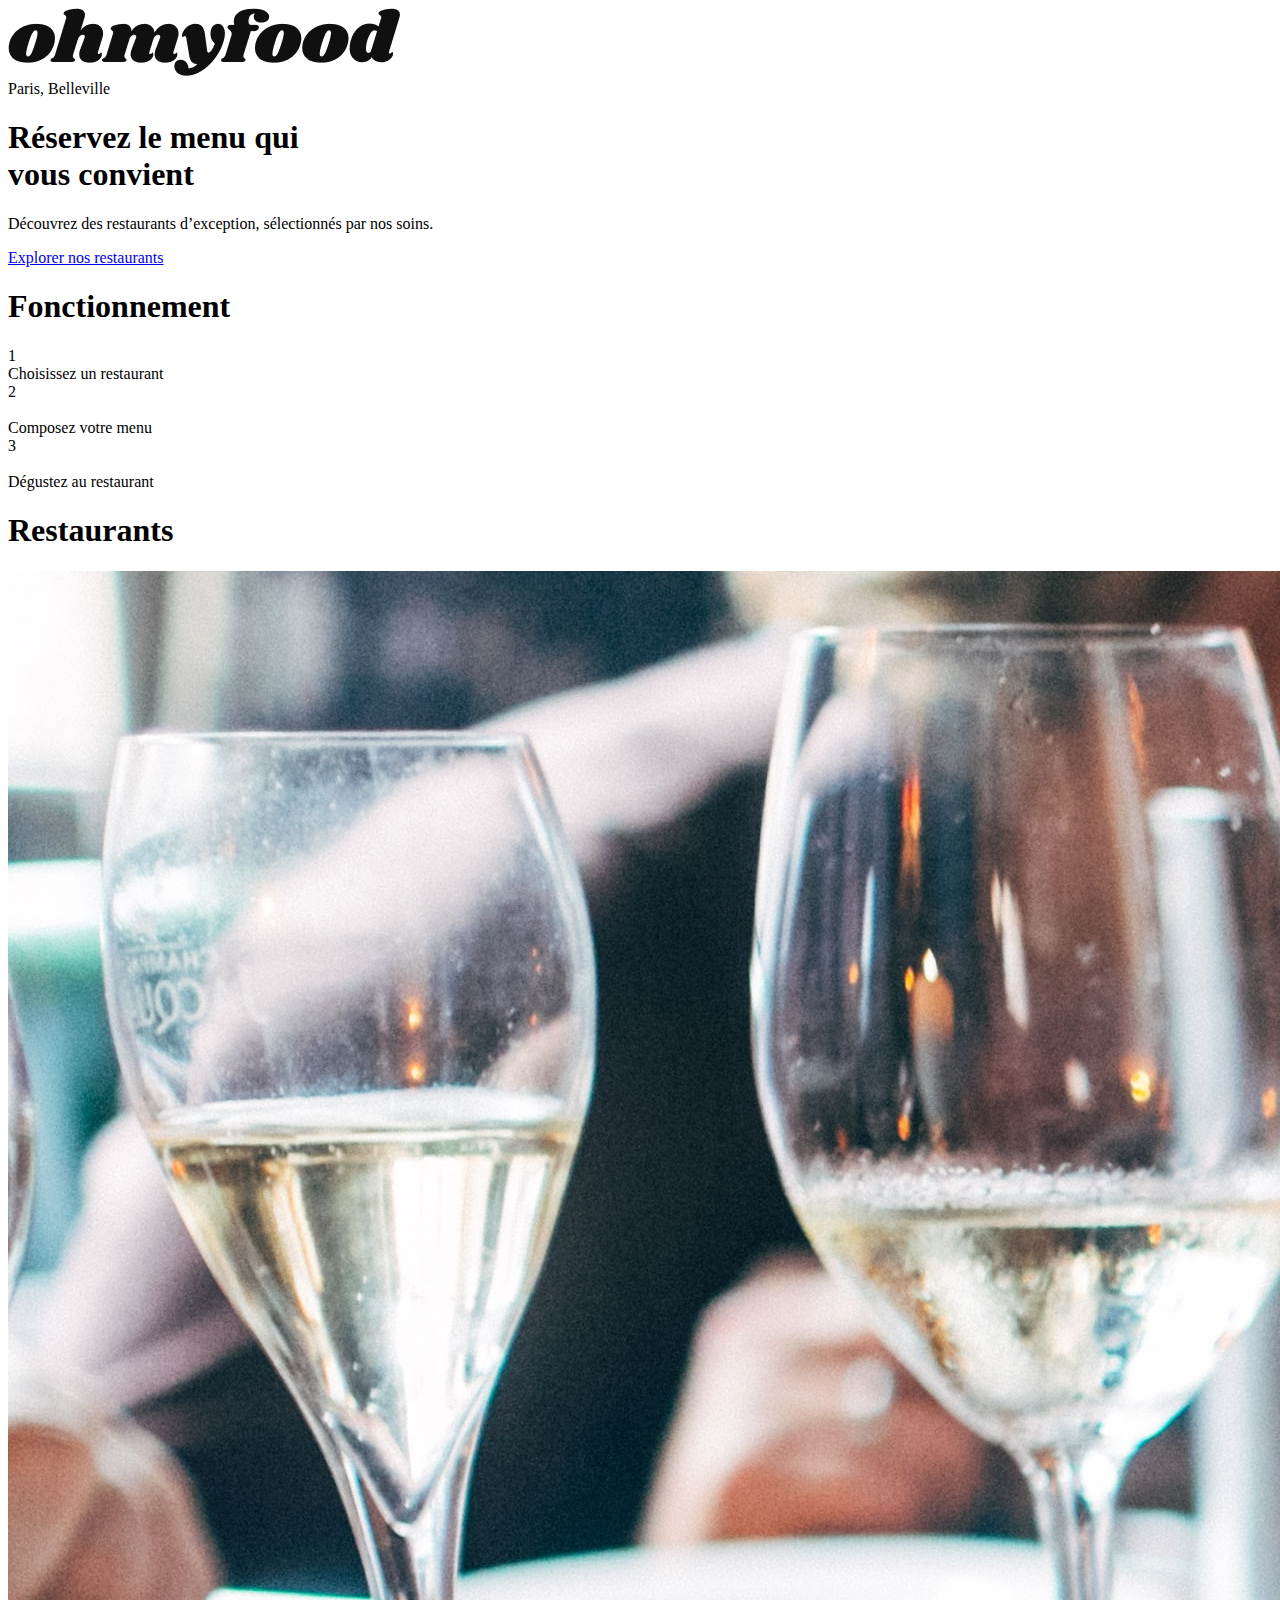
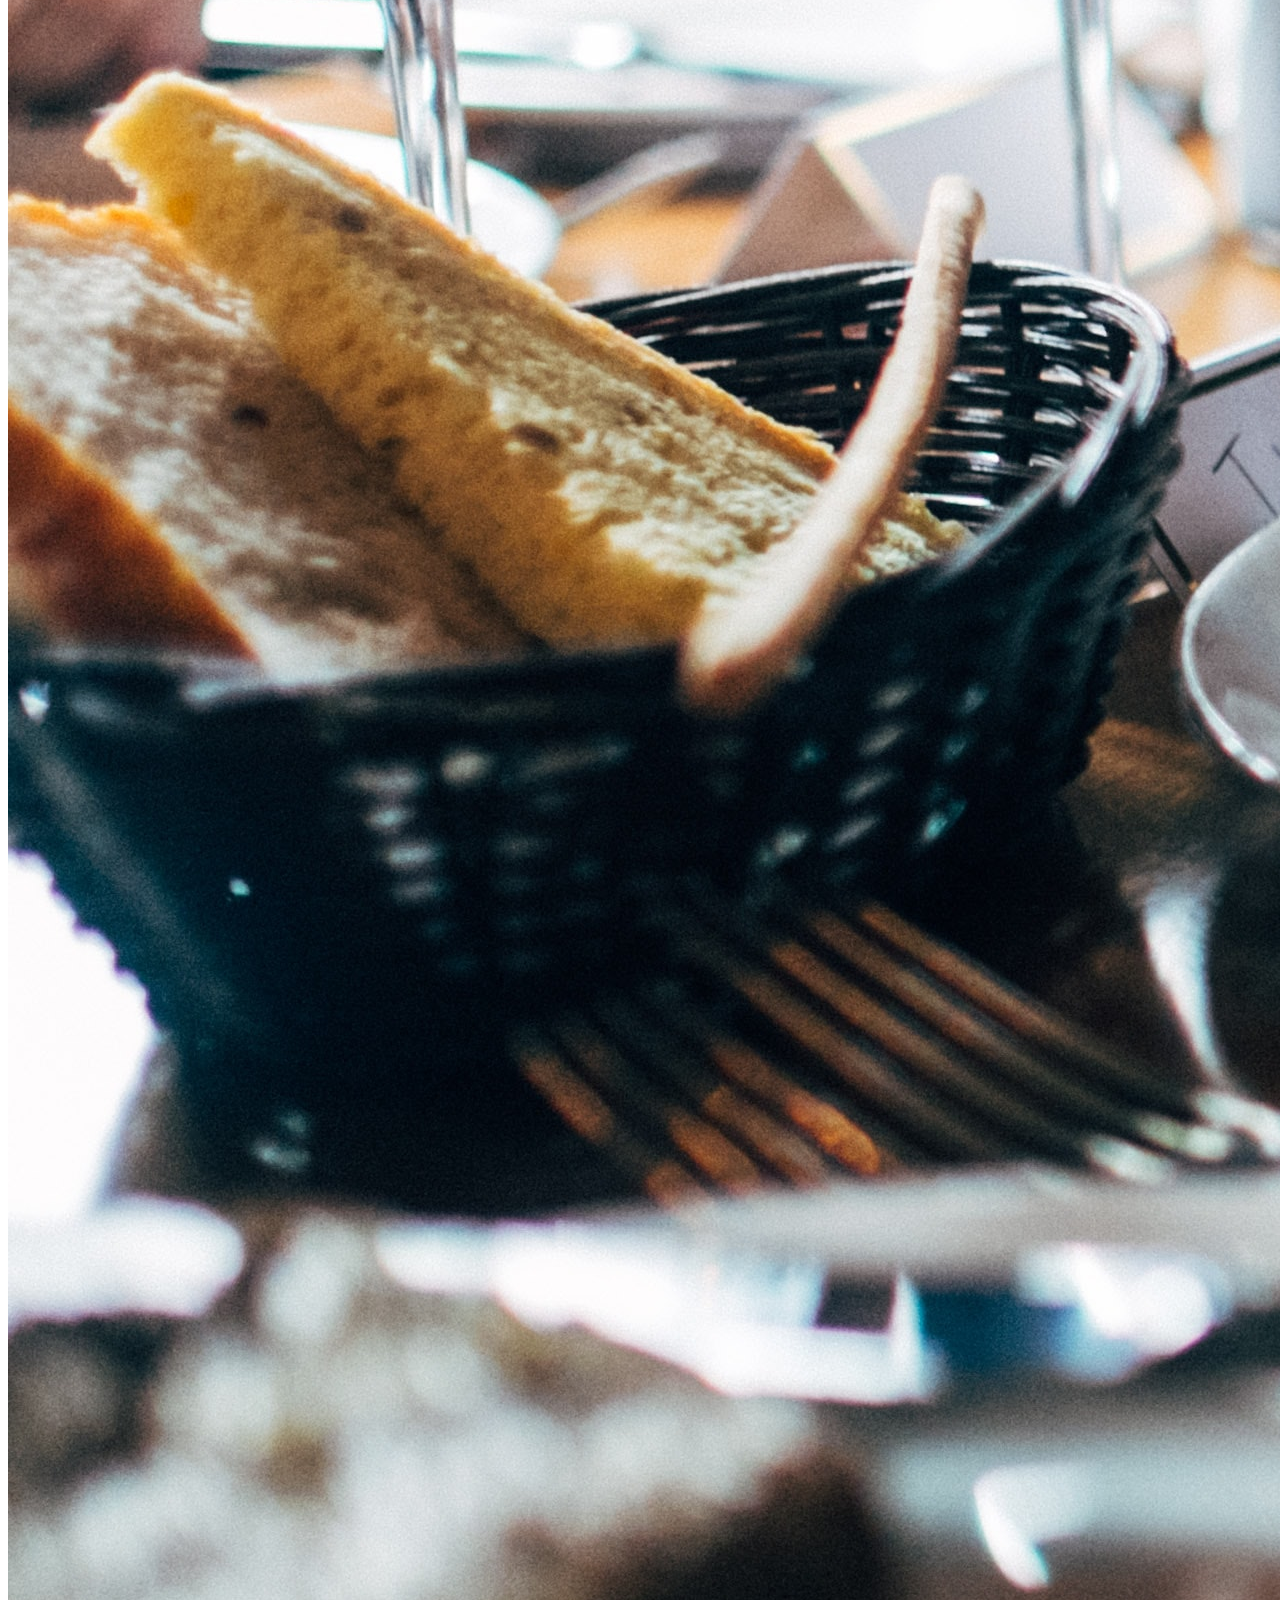
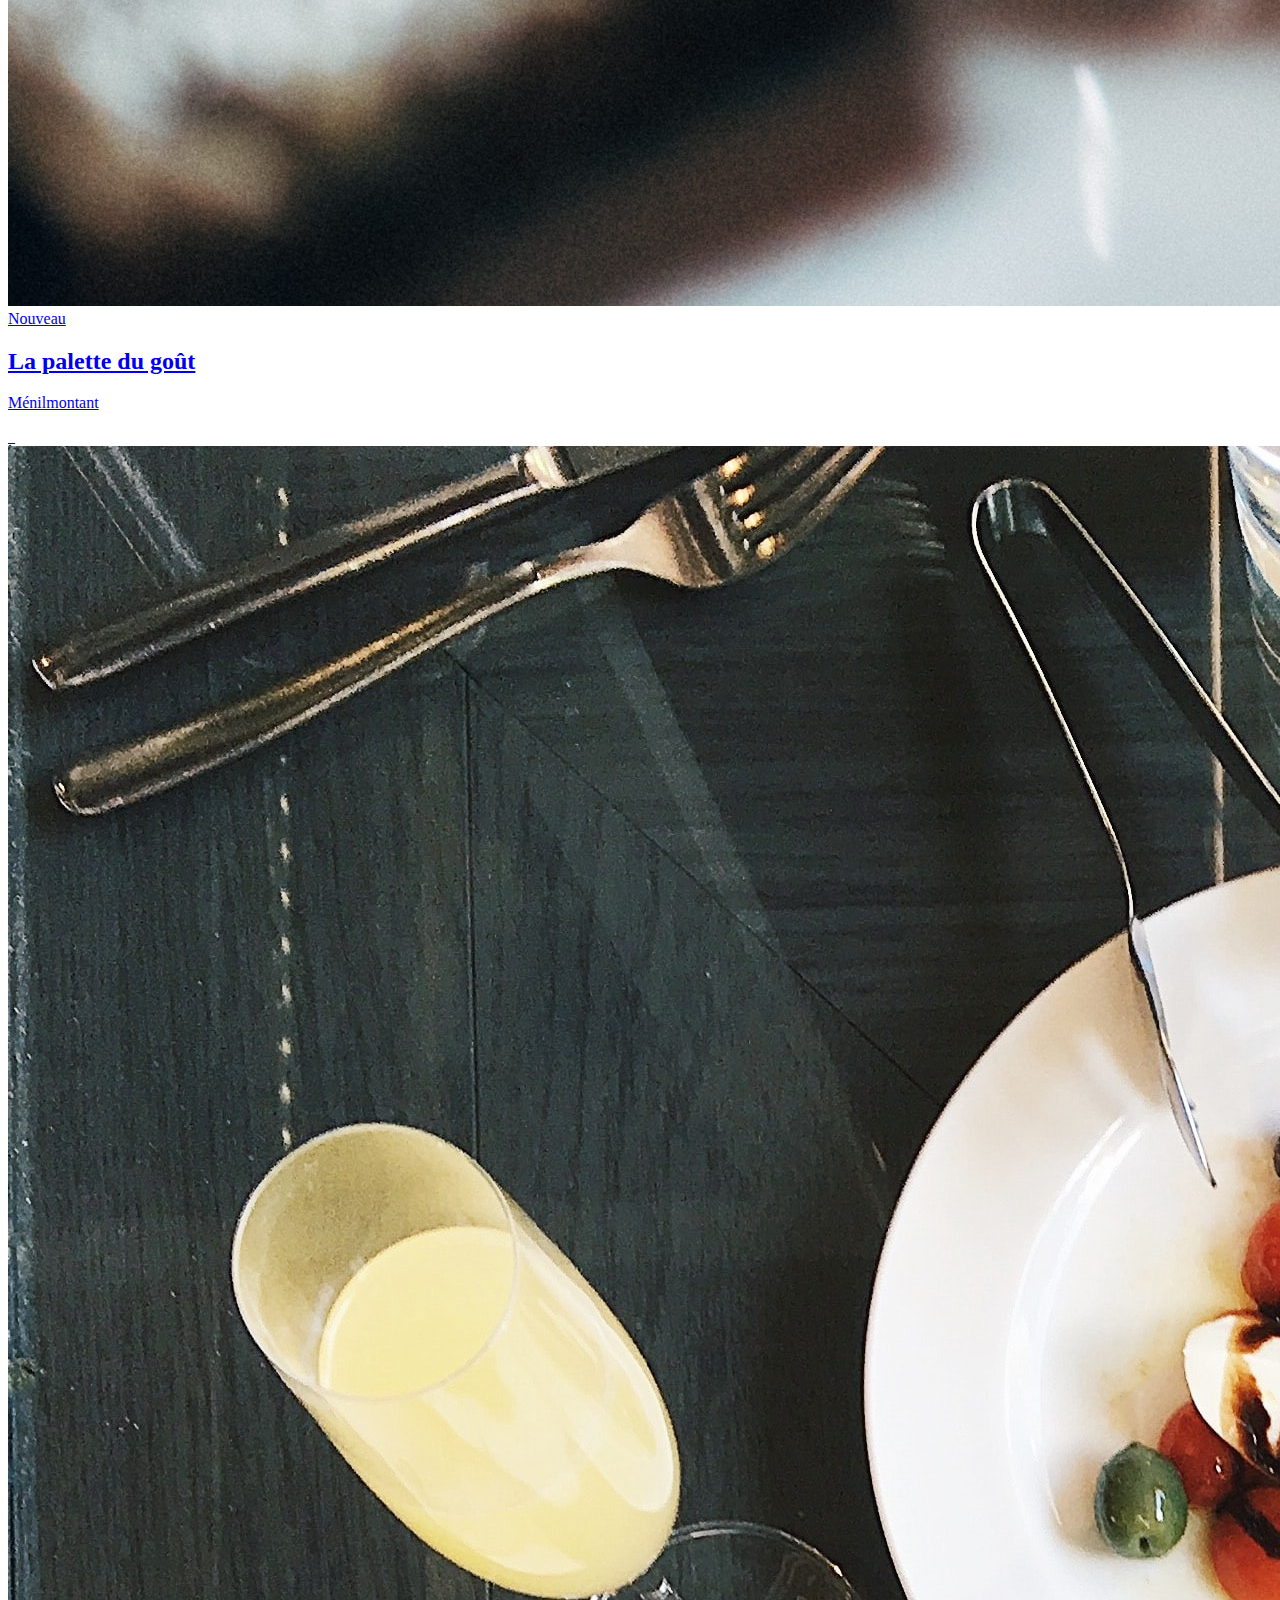
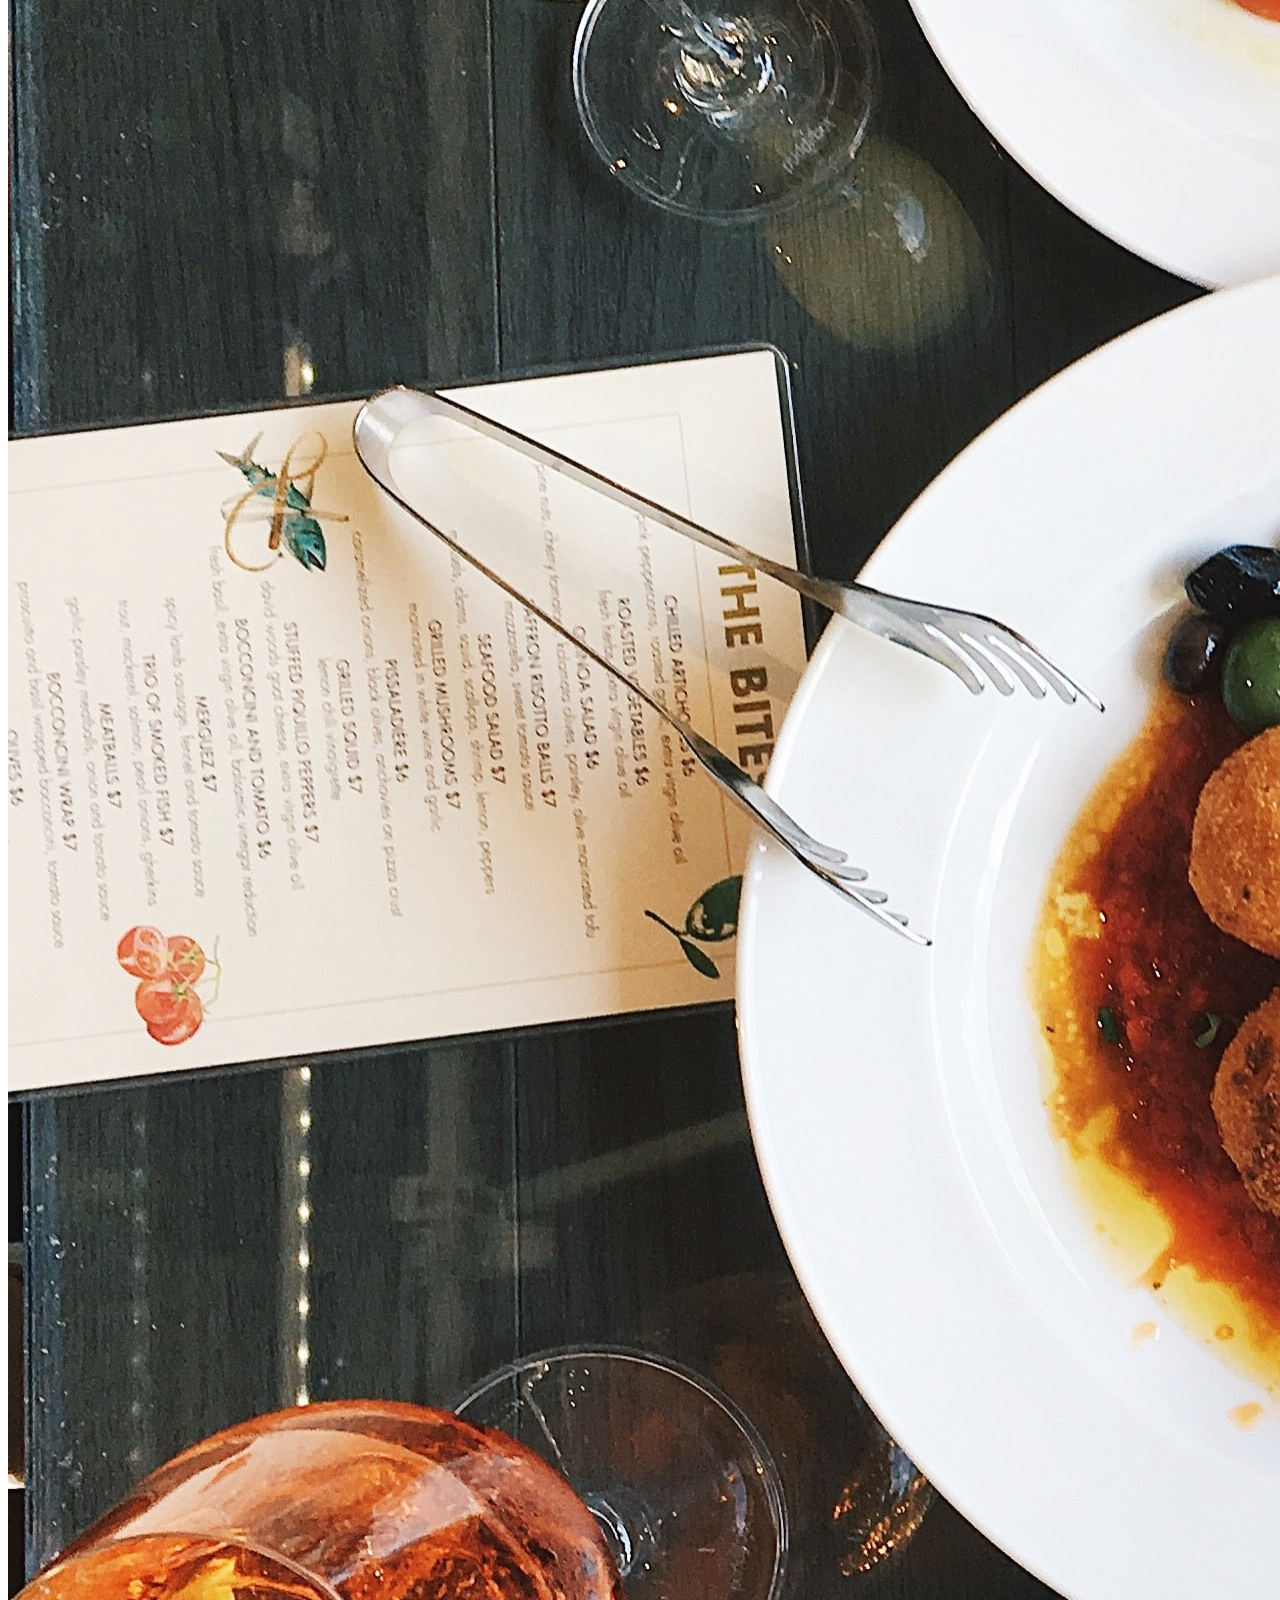
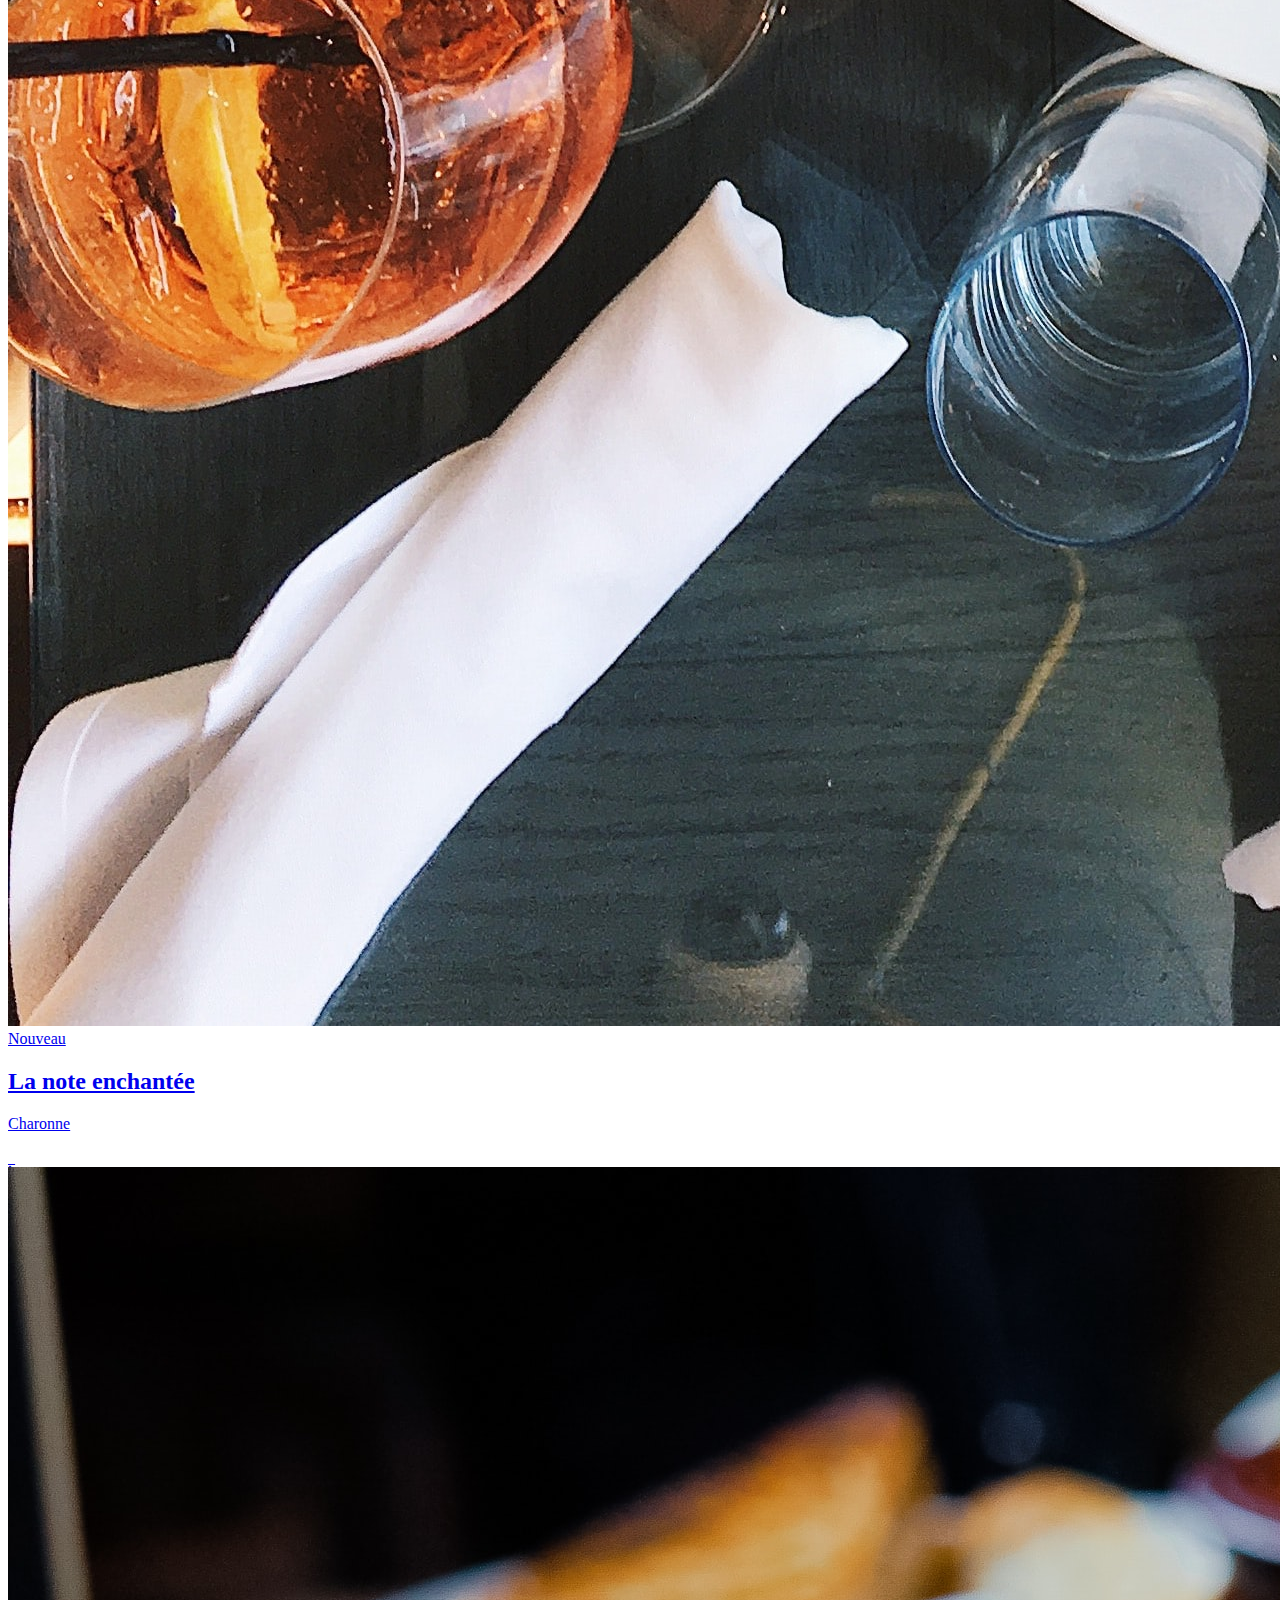
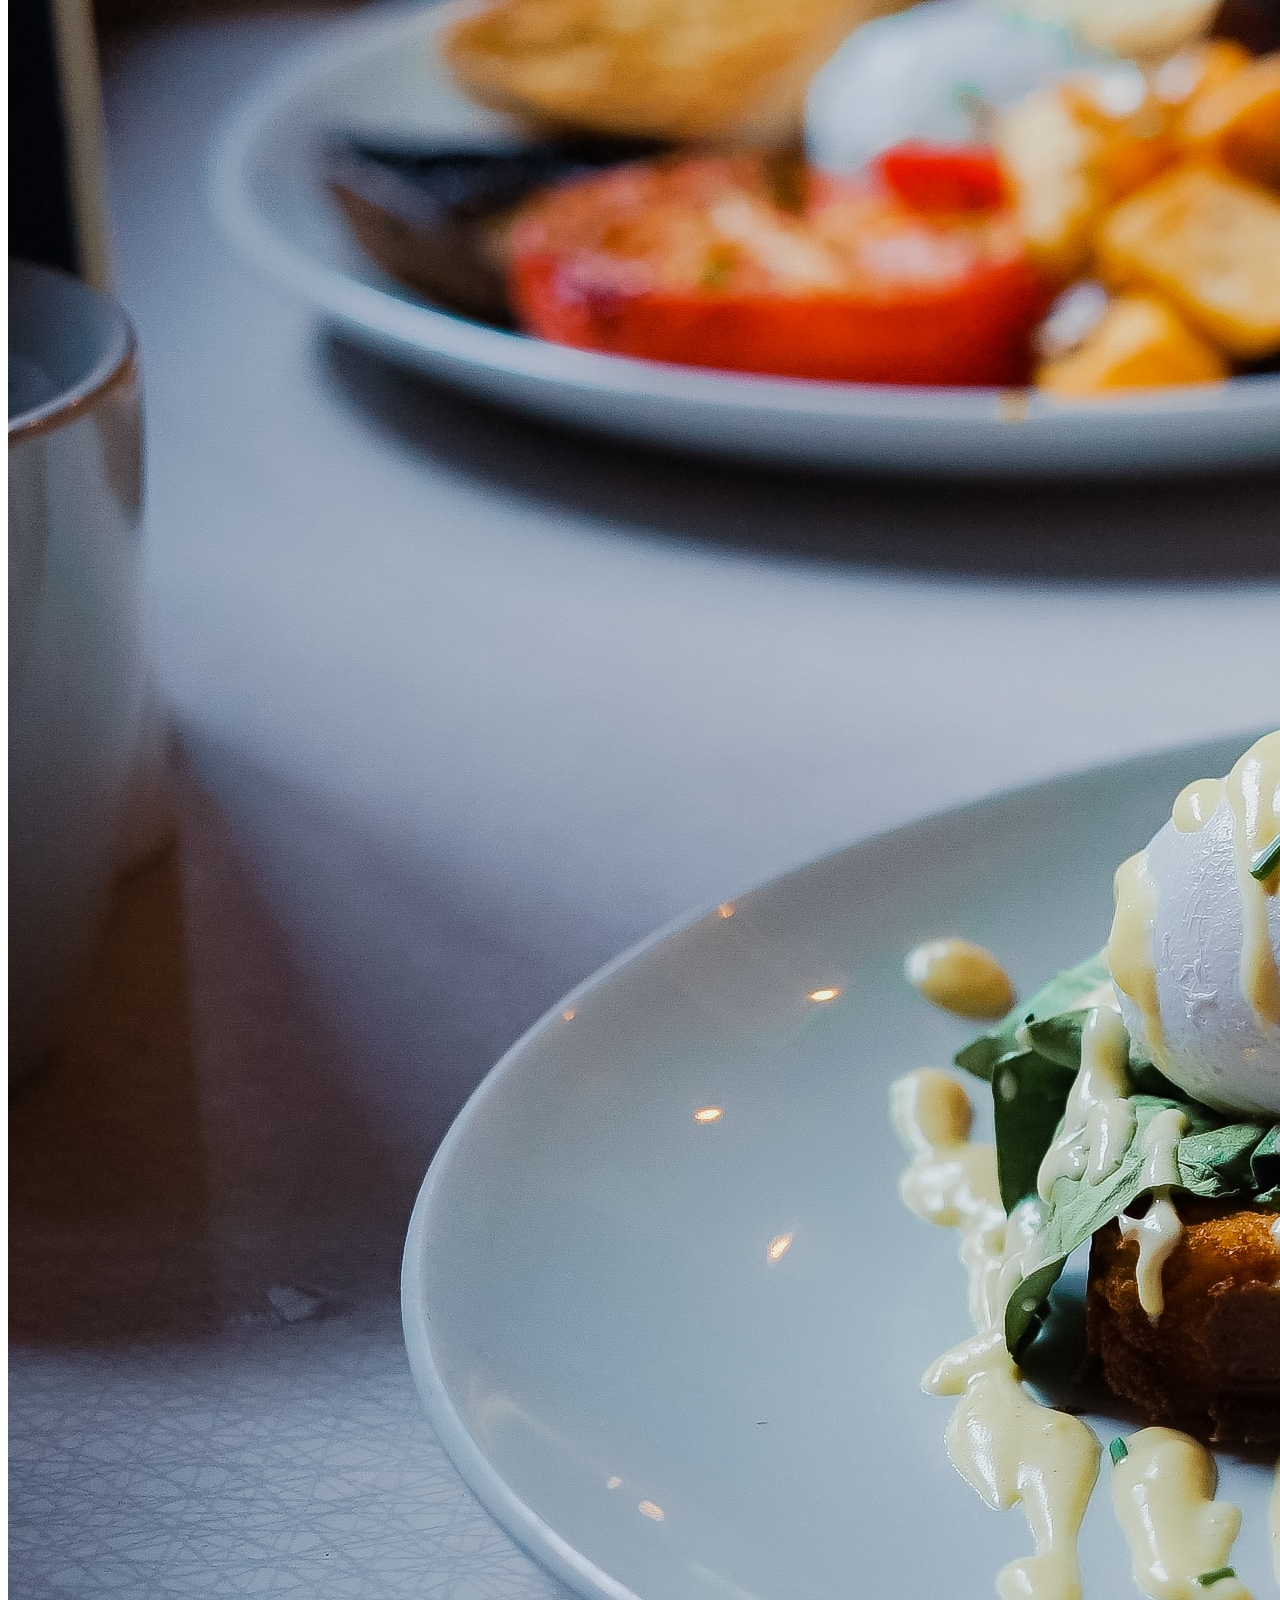
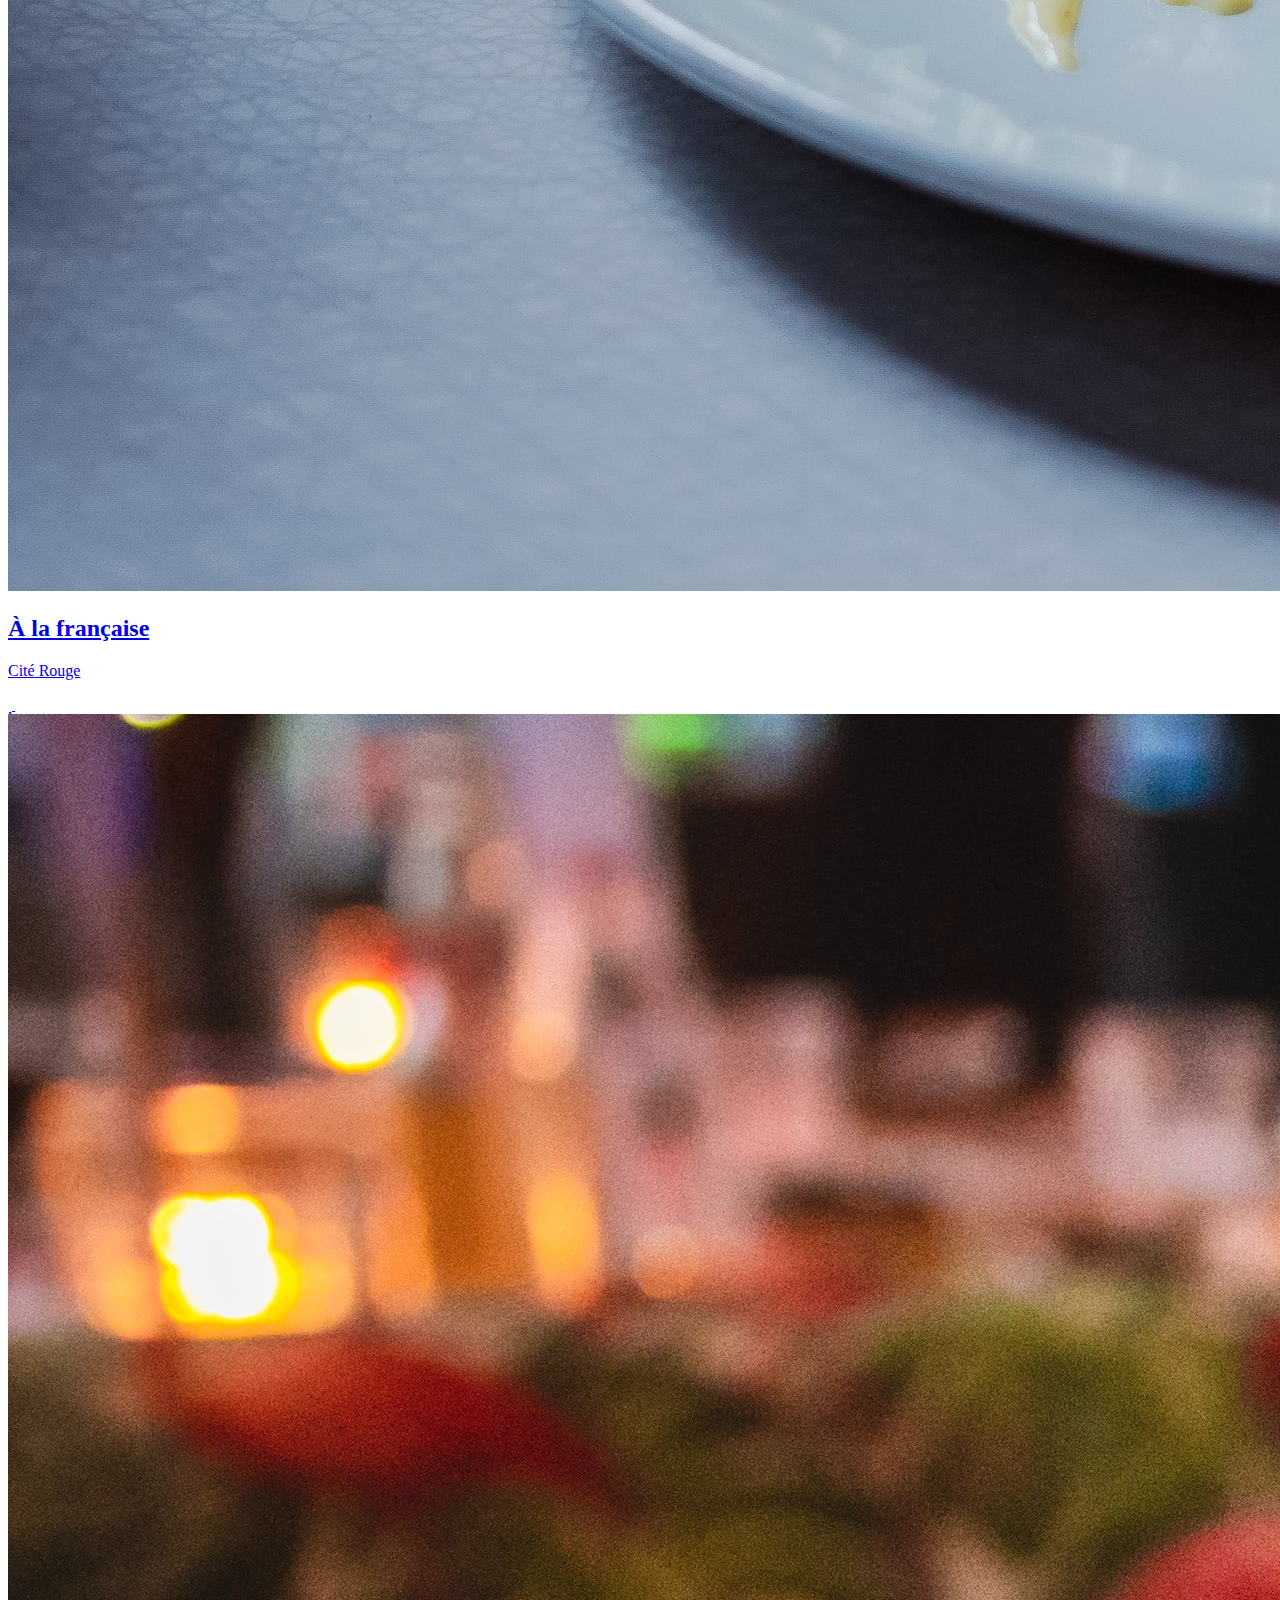
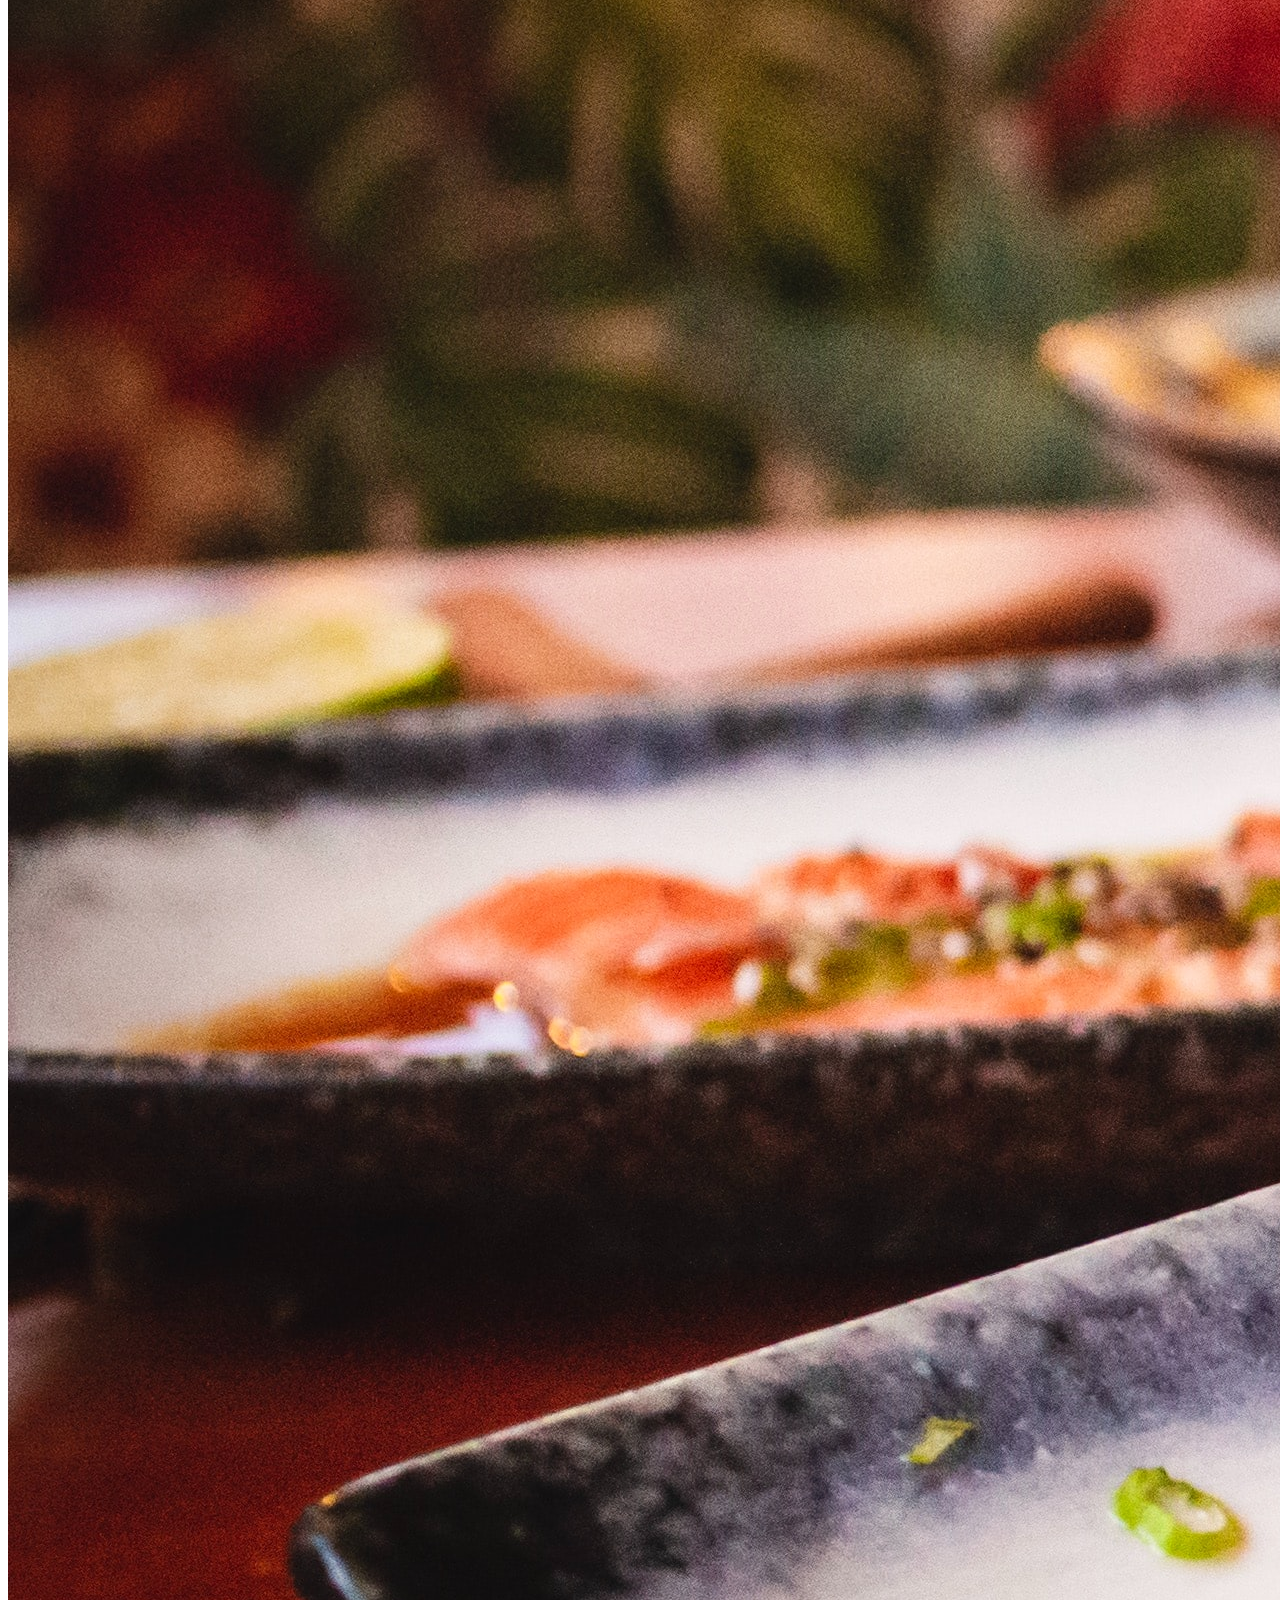
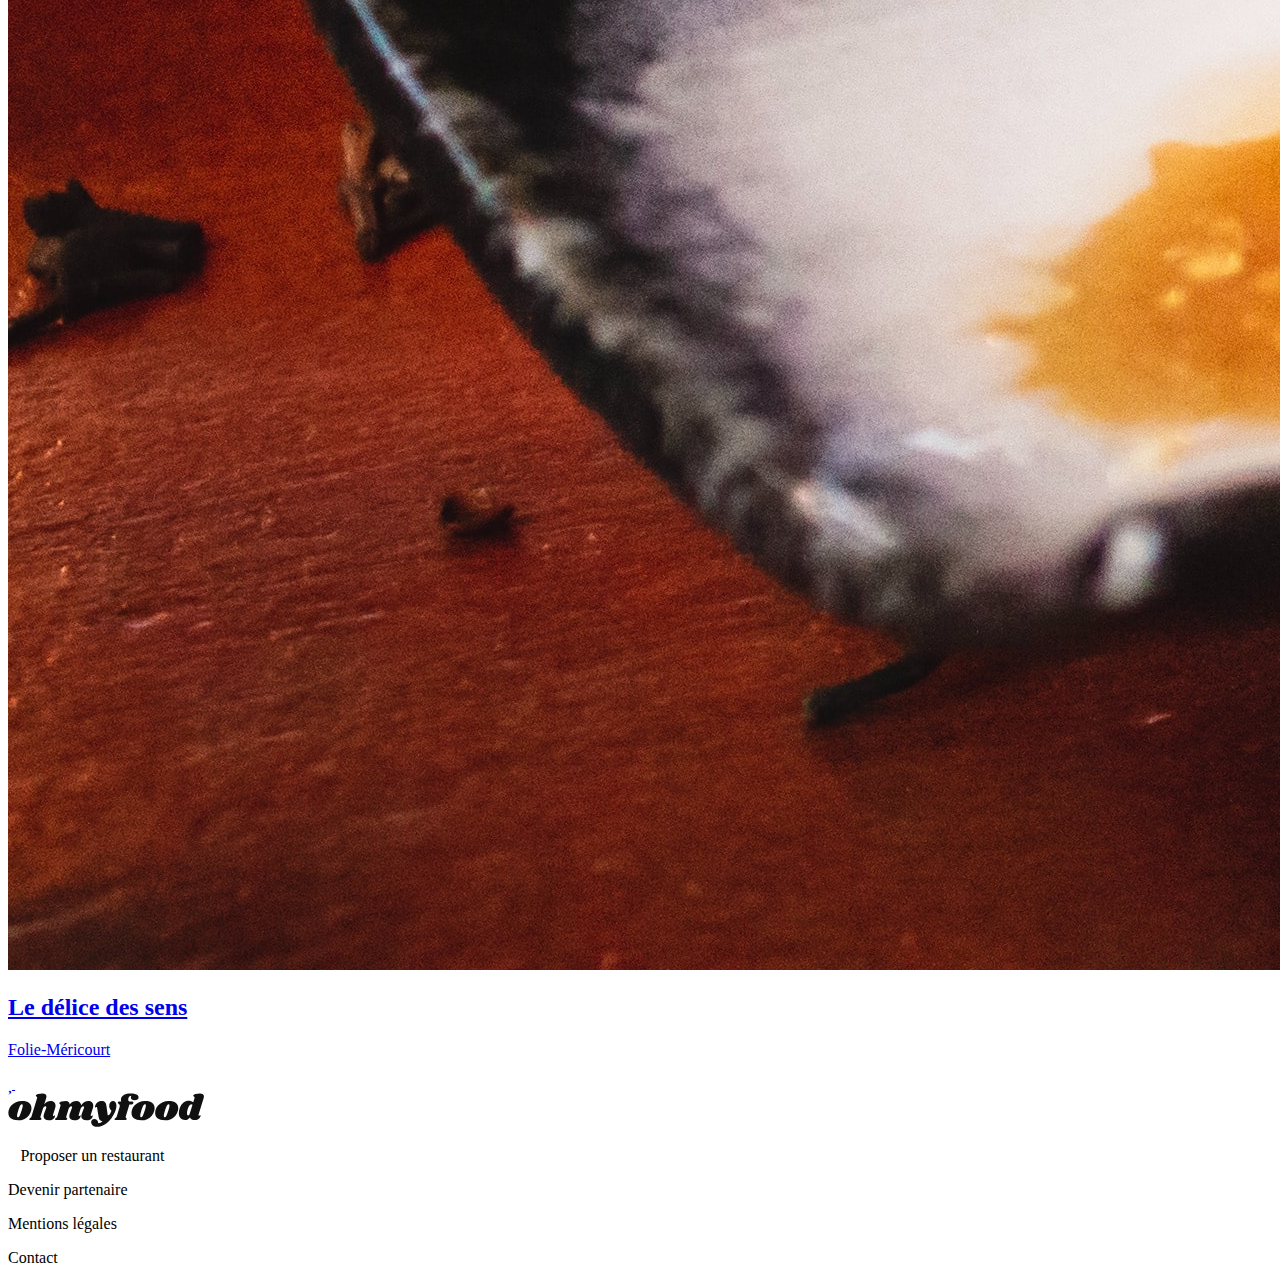
==== Home-page.html @ de5a3b02 "La pallette du gout - header" ====
<!DOCTYPE html>
<html lang="fr">

<head>
    <meta charset="UTF-8">
    <meta name="viewport" content="width=device-width, initial-scale=1.0">
    <title>oh-my-food</title>
    <link rel="stylesheet" type="text/css" href="style.css">
    <link rel="stylesheet" href="https://use.fontawesome.com/releases/v5.1.0/css/all.css">
    <link rel="preconnect" href="https://fonts.googleapis.com">
    <link rel="preconnect" href="https://fonts.gstatic.com" crossorigin>
    <link href="https://fonts.googleapis.com/css2?family=Roboto:wght@300&display=swap" rel="stylesheet">
    <link rel="stylesheet" href="https://cdnjs.cloudflare.com/ajax/libs/font-awesome/6.2.1/css/all.min.css"
        integrity="sha512-MV7K8+y+gLIBoVD59lQIYicR65iaqukzvf/nwasF0nqhPay5w/9lJmVM2hMDcnK1OnMGCdVK+iQrJ7lzPJQd1w=="
        crossorigin="anonymous" referrerpolicy="no-referrer" />   
</head>

<body>
    <div class="container">
        <header class="container-logo">
                <div class="logo"><img src="images/logo/ohmyfood.png" alt="logo-ohmyfood"></div> 
    
            </header>
        <main>

            <div class="location">
                <div class="icon"><i class="fa-solid fa-location-dot"></i></div>
                <div class="location-text">Paris, Belleville</div>
            </div>

            <div class="reservation">
                <h1>Réservez le menu qui <br>vous convient</h1>
                <p class="description">Découvrez des restaurants d’exception, sélectionnés par nos soins.</p>
                <a href="explorer"><div class="btn-explorer">Explorer nos restaurants</div></a>
            </div>

            <div class="fonctionnement">
                <h1>Fonctionnement</h1>
                <div class="fonc-etapes">
                    <div class="cercle">1</div>
                    <div class="fonc-btn">
                        <div class="icon"><i class="fa-solid fa-mobile-screen-button fa-lg"></i></div>
                        <div class="btn-text">Choisissez un restaurant</div>
                    </div>
                </div>

                <div class="fonc-etapes">
                    <div class="cercle">2</div>
                    <div class="fonc-btn">
                        <div class="icon"><i class="fa-solid fa-list-ul"></i></div>
                        <div class="btn-text">Composez votre menu</div>
                    </div>
                </div>

                <div class="fonc-etapes">
                    <div class="cercle">3</div>
                    <div class="fonc-btn">
                        <div class="icon"><i class="fa-solid fa-store"></i></div>
                        <div class="btn-text">Dégustez au restaurant</div>
                    </div>
                </div>

            </div>

            <div class="restaurants">
                <h1>Restaurants</h1>
                    
                <section class="resto-cards">
                    <a href="Menu-La palette du gout.html">
                    <article class="card">
                        <img src="images/restaurants/jay-wennington-N_Y88TWmGwA-unsplash.jpg" alt="La palette du goût" ><div class="nouveau">Nouveau</div>
                        <div class="card-content">
                            <div class="card-txt">
                                    <h2 class="card-title">La palette du goût</h2> 
                                    <p class="card-subtitle">Ménilmontant</p>
                            </div>
                            <div class="heart"><i class="fa-regular fa-heart fa-lg"></i></div>
                        </div>
                    </article>
                    </a>

                    <a href="#">
                    <article class="card">
                        <img src="images/restaurants/stil-u2Lp8tXIcjw-unsplash.jpg" alt="La note enchantée"><div class="nouveau">Nouveau</div>
                        <div class="card-content">
                            <div class="card-txt">
                                    <h2 class="card-title">La note enchantée</h2>
                                    <p class="card-subtitle">Charonne</p>
                            </div> 
                        <div class="heart"><i class="fa-regular fa-heart fa-lg"></i></div>       
                        </div>  
                    </article>
                    </a>

                    <a href="#">
                    <article class="card">
                        <img src="images/restaurants/toa-heftiba-DQKerTsQwi0-unsplash.jpg" alt="À la française">
                        <div class="card-content">
                            <div class="card-txt">
                                    <h2 class="card-title">À la française</h2>
                                    <p class="card-subtitle">Cité Rouge</p> 
                            </div> 
                        <div class="heart"><i class="fa-regular fa-heart fa-lg"></i></div>    
                        </div>
                    </article>
                    </a>

                    <a href="#">
                    <article class="card">
                        <img src="images/restaurants/louis-hansel-shotsoflouis-qNBGVyOCY8Q-unsplash.jpg" alt="Le délice des sens">
                        <div class="card-content">
                            <div class="card-txt">
                                    <h2 class="card-title">Le délice des sens</h2>
                                    <p class="card-subtitle">Folie-Méricourt</p>   
                            </div>
                        <div class="heart"><i class="fa-regular fa-heart fa-lg"></i></div> 
                        </div>
                    </article>
                    </a>
                </section>

            </div>

            

        </main>

        <footer>
            <div class="footer-logo"><img src="images/logo/ohmyfood@2x.svg" alt="logo-ohmyfood"></div>
            <div class="footer-elements">
                <p><i class="fa-solid fa-utensils"></i>Proposer un restaurant</p>
                <p><i class="fa-solid fa-handshake-angle"></i>Devenir partenaire</p>
                <p>Mentions légales</p>
                <p>Contact</p>
            </div>
            
        </footer>

    </div>
</body>

</html>
---- style.css ----
@media (max-width: 767.98px) {
  * {
    font-family: 'Roboto', sans-serif;
  }
  * a {
    text-decoration: none;
  }
  * h1 {
    font-size: 24px;
    font-weight: 900;
    margin: 0;
  }
  * .icon {
    display: flex;
    align-items: center;
  }
  .container {
    display: flex;
    justify-content: center;
    flex-direction: column;
    width: 100%;
  }
  body {
    display: flex;
    justify-content: center;
    display: flex;
    align-items: flex-start;
    gap: 35px;
    align-self: stretch;
    width: 100%;
    margin: 0;
  }
  .container-logo {
    box-shadow: 0px 2px 4px 0px rgba(0, 0, 0, 0.15);
    position: sticky;
    z-index: 999;
  }
  .logo {
    display: flex;
    padding: 14px 89px 13px 89px;
    justify-content: center;
    align-items: center;
  }
  .logo img {
    width: 197px;
    height: 36px;
    padding: 0px 19px 0px 16px;
  }
  .location {
    display: flex;
    justify-content: center;
    background: var(--Grey-2, #EAEAEA);
    width: 100%;
    height: 50px;
    gap: 17px;
    align-content: center;
  }
  .fa-location-dot {
    display: flex;
    width: 22px;
    height: 16px;
    fill: var(--Grey, #353535);
  }
  .location-text {
    display: flex;
    font-family: Roboto;
    font-size: 16px;
    font-style: normal;
    font-weight: 500;
    line-height: normal;
    align-items: center;
  }
  .reservation {
    display: flex;
    align-items: center;
    justify-content: center;
    flex-direction: column;
    align-content: center;
    background: var(--Background, #F6F6F6);
    height: 300px;
  }
  .reservation h1 {
    width: 275px;
    height: 68px;
    text-align: center;
  }
  .reservation .description {
    width: 315px;
    height: 46px;
    font-size: 18px;
    font-style: normal;
    text-align: center;
    font-weight: 300;
    color: var(--Grey, #353535);
    margin: 0;
  }
  .reservation .btn-explorer {
    width: 218px;
    height: 50px;
    border-radius: 25px;
    background: var(--Button-Gradient, linear-gradient(360deg, #9356DC -11.44%, #FF79DA 123.93%));
    box-shadow: 0px 4px 10px 0px rgba(0, 0, 0, 0.25);
    display: flex;
    color: var(--White, #FFF);
    text-align: center;
    flex-direction: column;
    justify-content: center;
    margin-top: 30px;
  }
  /*Section fontionnement*/
  .fonctionnement {
    display: flex;
    padding-left: 20px;
    flex-direction: column;
  }
  .fonctionnement h1 {
    width: 275px;
    height: 31px;
    padding-top: 48px;
  }
  .fonctionnement .fonc-etapes {
    display: flex;
    gap: 15px;
    flex-direction: row;
    align-items: center;
    padding: 15px;
  }
  .fonctionnement .fonc-etapes .cercle {
    width: 24px;
    height: 24px;
    border-radius: 20px;
    background: #9356DC;
    position: absolute;
    z-index: 1;
    display: flex;
    justify-content: center;
    align-items: center;
    color: white;
    margin: -10px;
  }
  .fonctionnement .fonc-etapes .fonc-btn {
    display: flex;
    height: 72.379px;
    width: 100%;
    gap: 25px;
    padding-left: 30px;
    border-radius: 20px;
    background: var(--Background, #F6F6F6);
    box-shadow: 0px 4px 15px 0px rgba(0, 0, 0, 0.15);
  }
  .fonctionnement .fonc-etapes .fonc-btn .btn-text {
    display: flex;
    align-items: center;
  }
  .fonctionnement .fonc-etapes .fonc-btn .icon i {
    color: #7E7E7E;
  }
  /*Section restaurants*/
  .restaurants {
    display: flex;
    flex-direction: column;
    padding: 50px 20px 50px;
    background: #F6F6F6;
    gap: 20px;
  }
  .restaurants a {
    text-decoration: none;
    color: black;
    width: 100%;
  }
  .restaurants .resto-cards {
    display: flex;
    width: 100%;
    flex-wrap: wrap;
    gap: 20px;
  }
  .restaurants .resto-cards .card {
    background-color: white;
    border-radius: 20px;
    filter: drop-shadow(0px 3px 15px rgba(0, 0, 0, 0.1));
    width: 100%;
  }
  .restaurants .resto-cards .card .nouveau {
    position: absolute;
    margin-top: -220px;
    margin-left: 70%;
    z-index: 1;
    color: green;
    width: 80px;
    height: 29px;
    background: var(--Green, #99E2D0);
    box-shadow: 0px 2px 4px 0px rgba(0, 0, 0, 0.15);
    border-radius: 2px;
    display: flex;
    align-items: center;
    justify-content: center;
    font-size: 14px;
    font-weight: 500;
  }
  .restaurants .resto-cards .card img {
    width: 100%;
    height: 231px;
    object-fit: cover;
    border-top-right-radius: 20px;
    border-top-left-radius: 20px;
  }
  .restaurants .resto-cards .card .card-content {
    display: flex;
    flex-direction: row;
  }
  .restaurants .resto-cards .card .card-content .card-txt {
    display: flex;
    flex-direction: column;
    padding: 13px;
    gap: 7px;
    width: 80%;
  }
  .restaurants .resto-cards .card .card-content .card-txt .card-title {
    font-size: 18px;
    font-weight: 700;
    margin: 0;
  }
  .restaurants .resto-cards .card .card-content .card-txt .card-subtitle {
    font-size: 17px;
    font-weight: 300;
    margin: 0;
  }
  .restaurants .resto-cards .card .card-content .heart {
    display: flex;
    align-self: center;
    justify-content: flex-end;
  }
  /*FOOTER*/
  footer {
    display: flex;
    flex-direction: column;
    background: var(--Grey, #353535);
    color: white;
    padding: 22px 25px;
    gap: 16px;
  }
  footer .footer-logo {
    display: flex;
    width: 139px;
    height: 27px;
    color: white;
    margin-left: -20px;
  }
  footer .footer-elements {
    display: flex;
    flex-direction: column;
    align-items: flex-start;
    gap: 7px;
  }
  footer .footer-elements p {
    margin: 0;
  }
  footer i {
    padding-right: 10px;
  }
  /*Page Menu*/
  .arrow {
    display: flex;
    align-items: center;
    align-content: center;
    padding-left: 10px;
  }
  .arrow a {
    text-decoration: none;
    color: black;
  }
  .header-image {
    display: flex;
    width: 375px;
    height: 275px;
  }
  .main-container {
    fill: var(--Background, #F6F6F6);
    display: inline-flex;
    flex-direction: column;
    align-items: center;
    gap: 40px;
    border-top-right-radius: 30px;
  }
  .main-container .container-title {
    display: flex;
    flex-direction: row;
    align-items: center;
    gap: 20px;
    padding: 20px;
  }
  .main-container .container-title .nom-resto {
    color: var(--Black, #101010);
    font-family: Shrikhand;
    font-size: 28px;
    font-weight: 400;
  }
  .entrees {
    display: flex;
    width: 100%;
    flex-direction: column;
  }
  .fonc-etapes {
    display: flex;
    gap: 15px;
    flex-direction: row;
    align-items: center;
    padding: 15px;
  }
  .fonc-btn {
    display: flex;
    height: 72.379px;
    width: 100%;
    gap: 25px;
    padding-left: 30px;
    border-radius: 20px;
    background: white;
    box-shadow: 0px 4px 15px 0px rgba(0, 0, 0, 0.15);
  }
  .fonc-btn .btn-text {
    display: flex;
    align-items: center;
  }
}
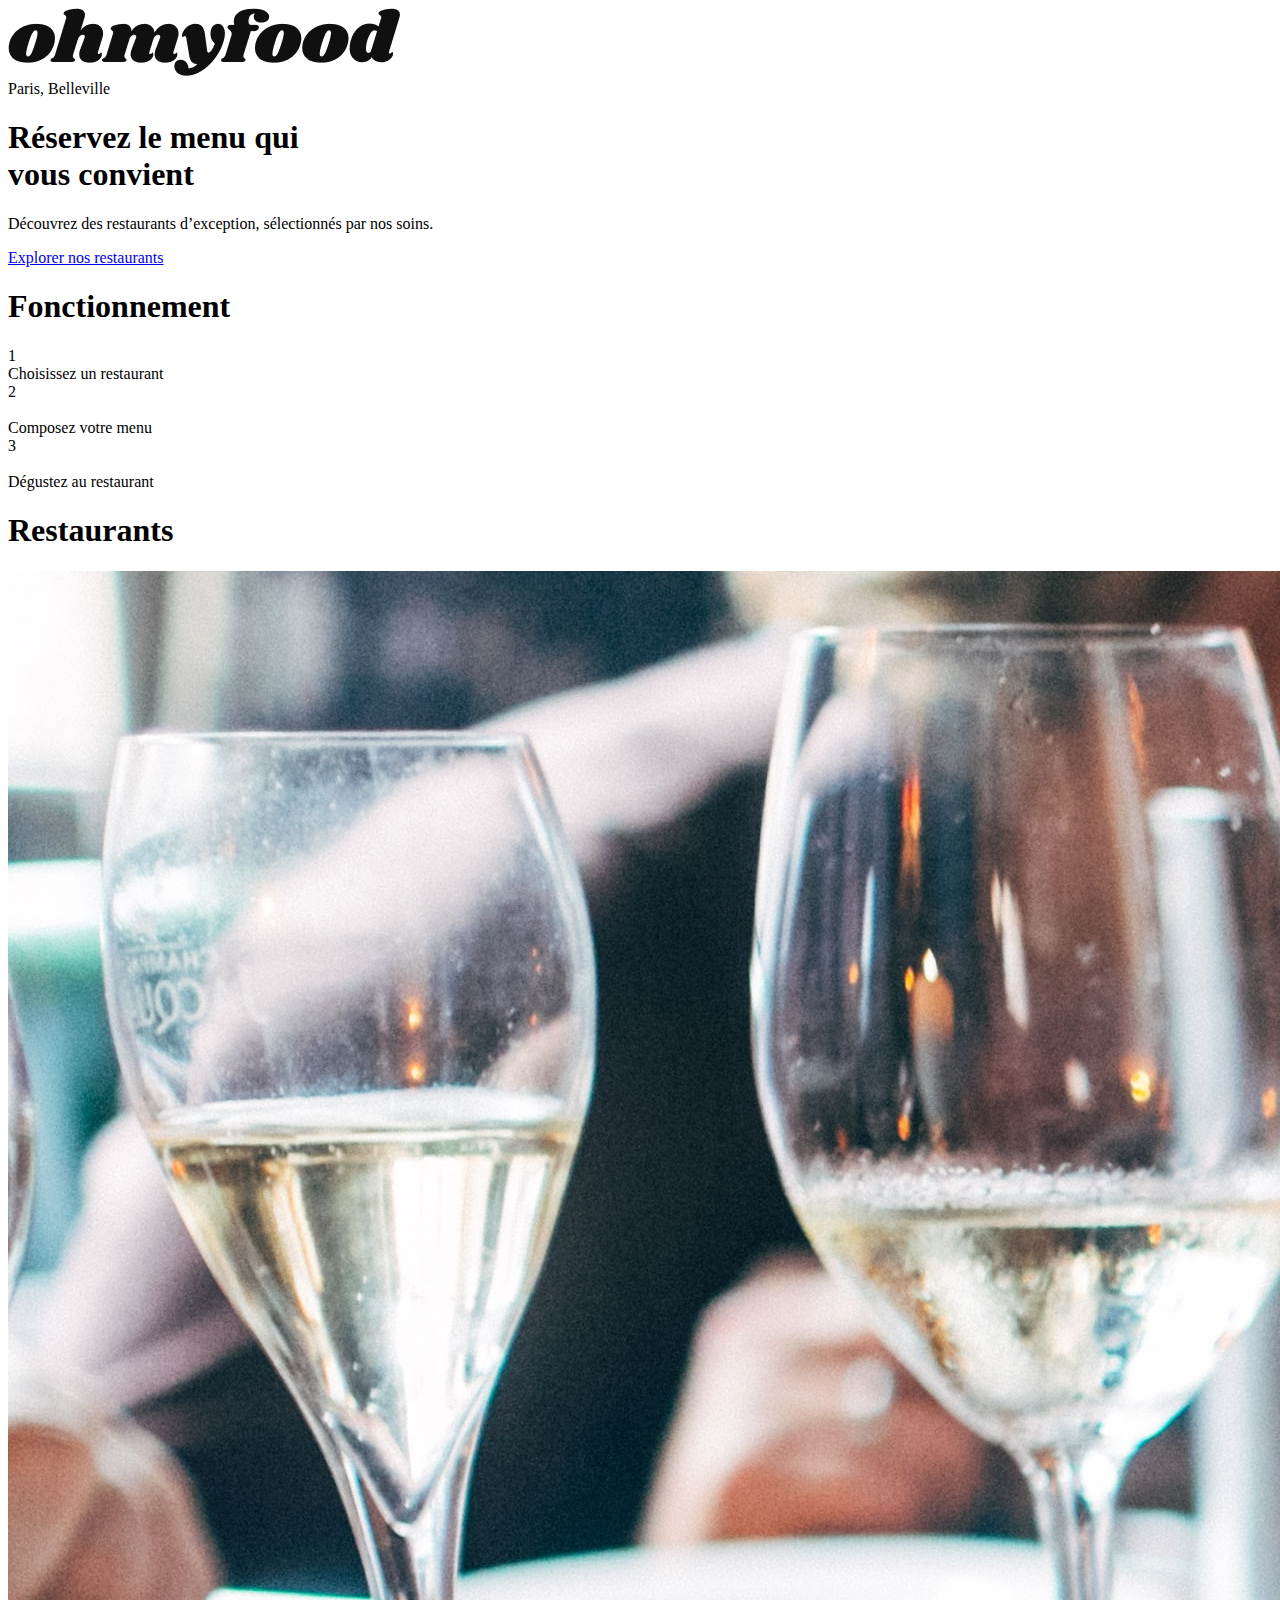
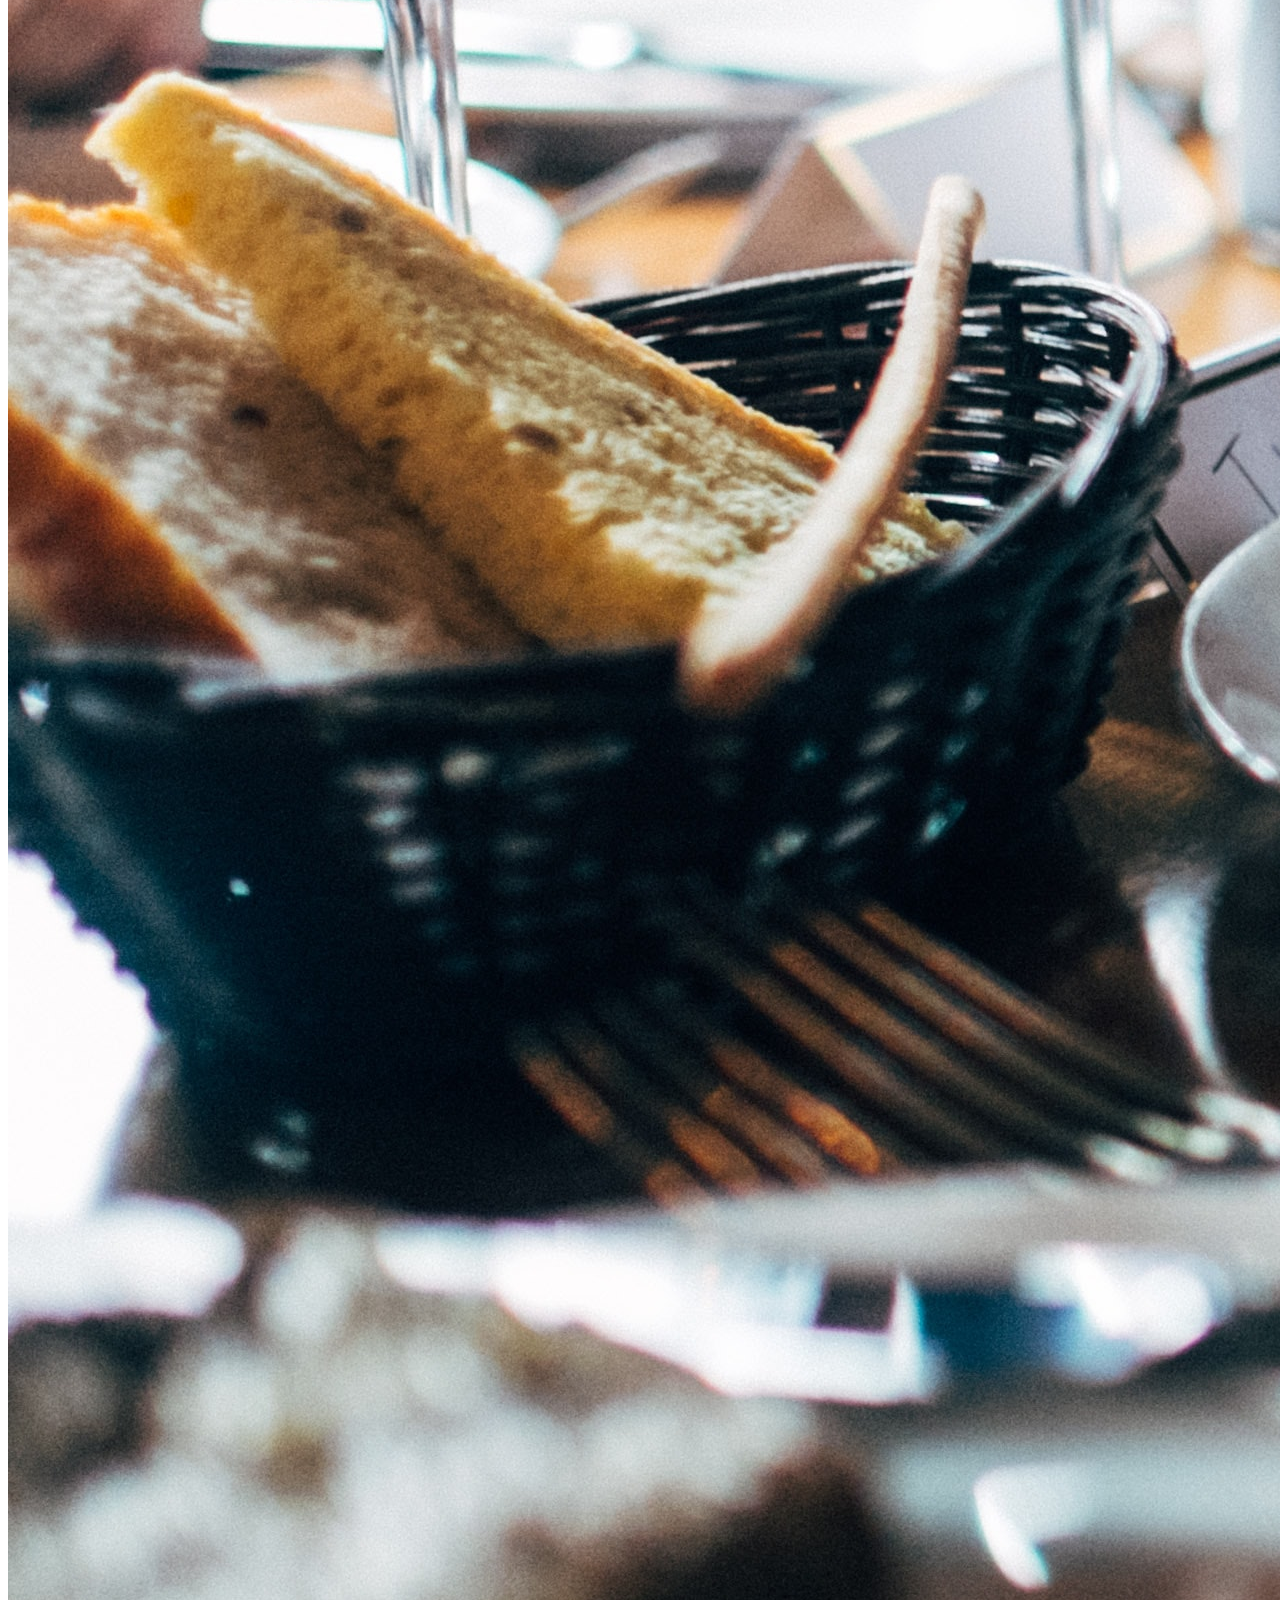
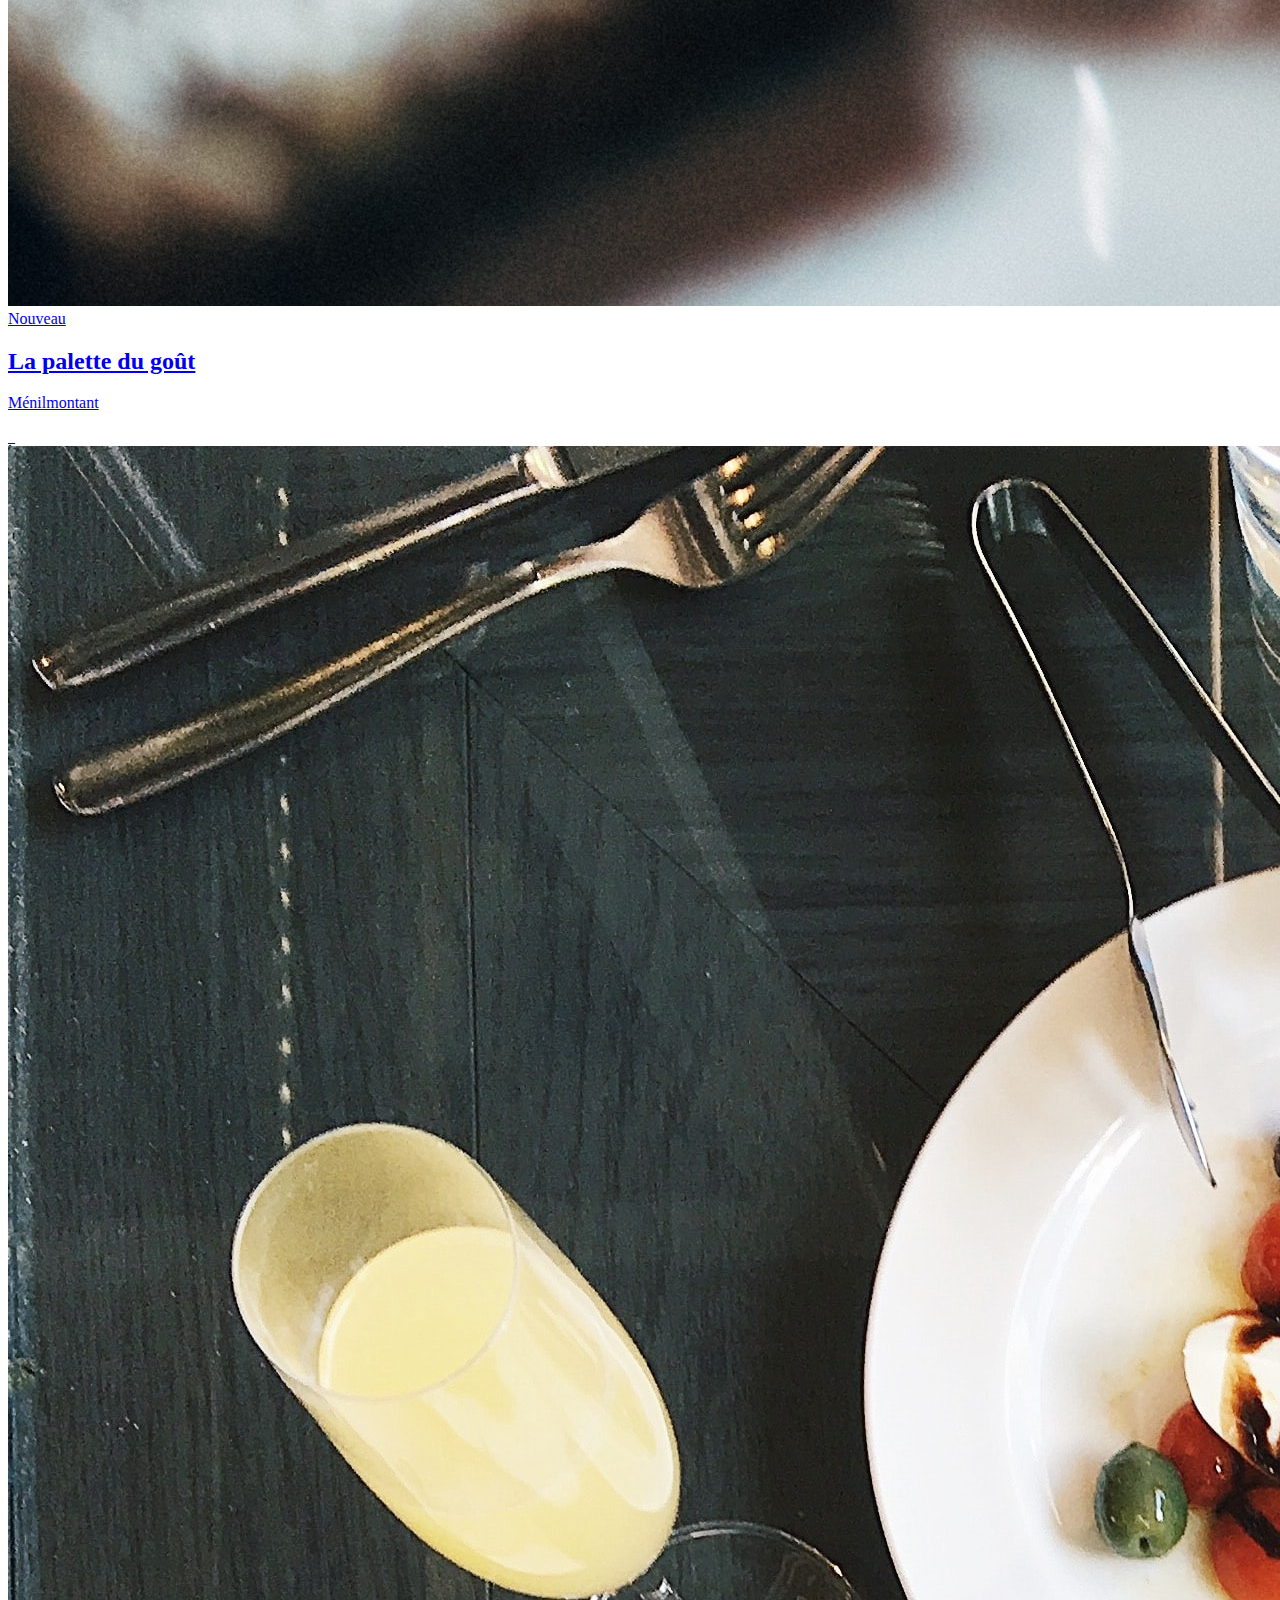
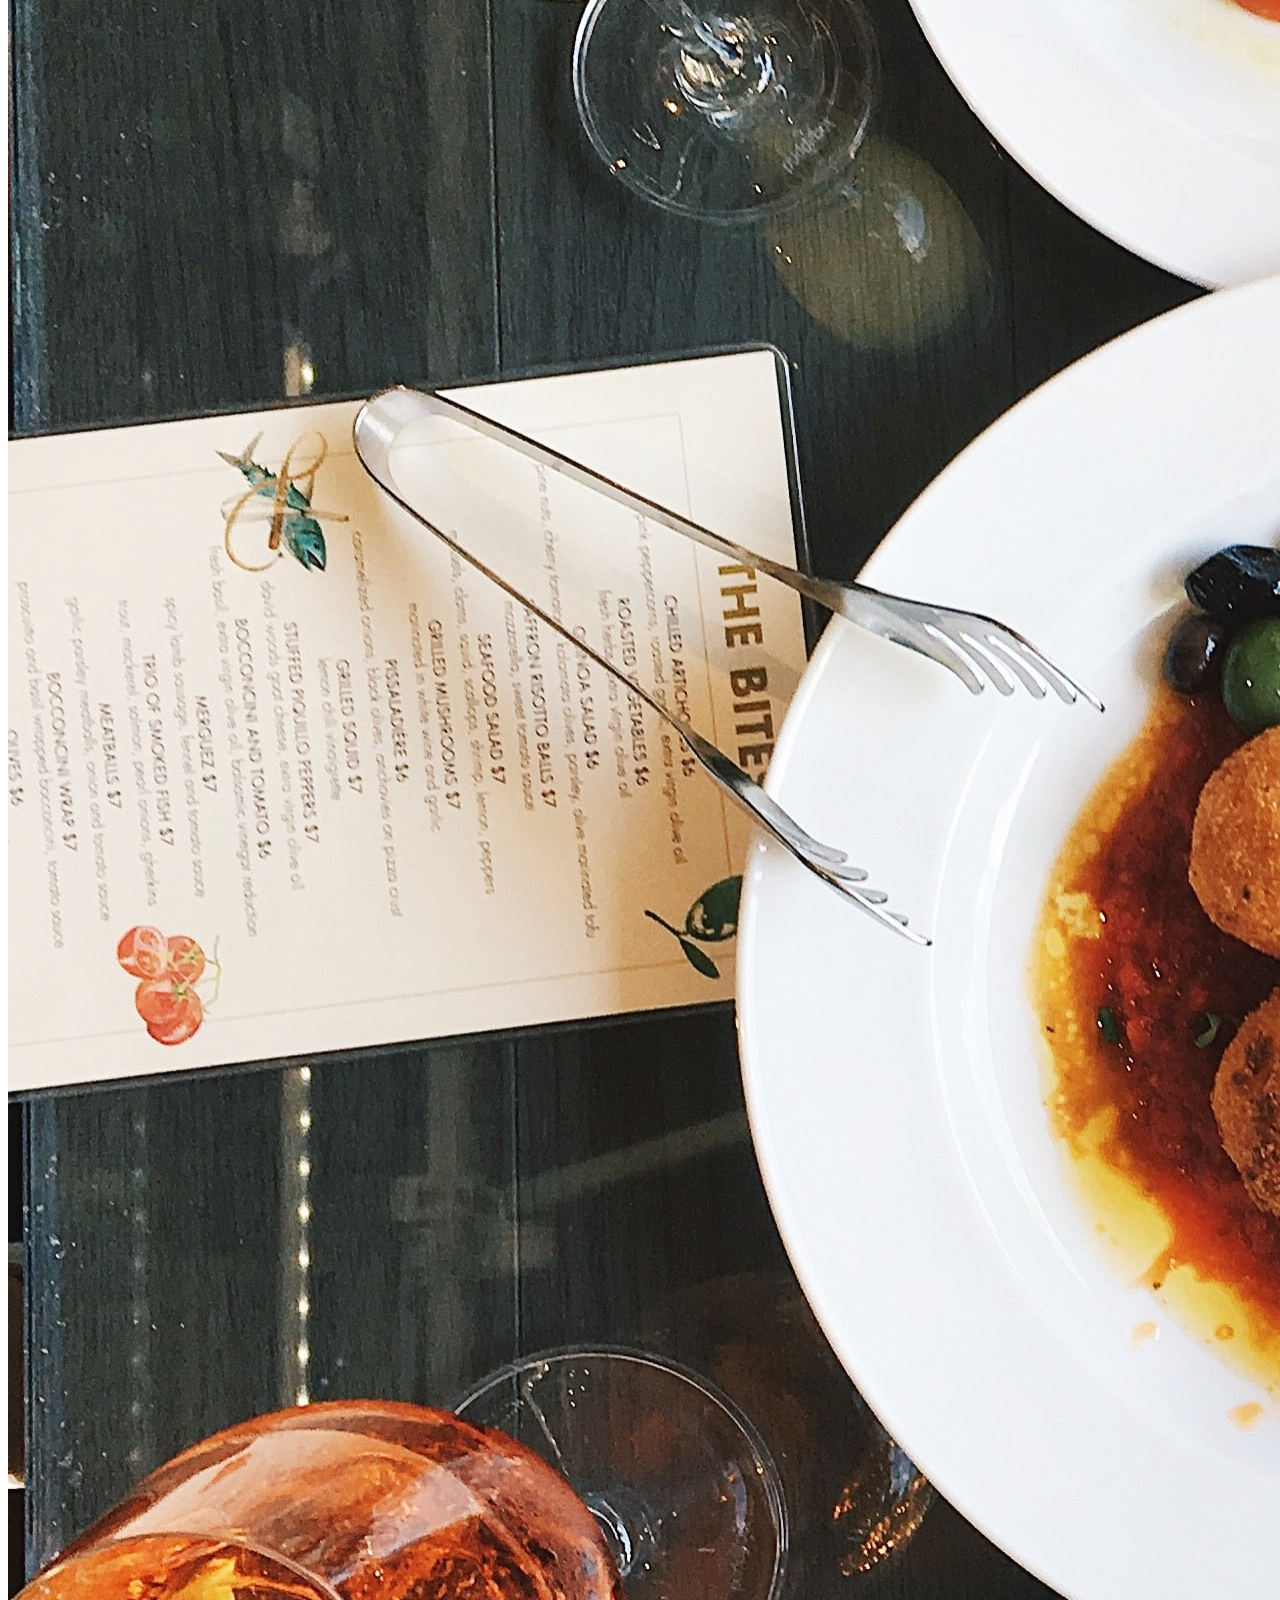
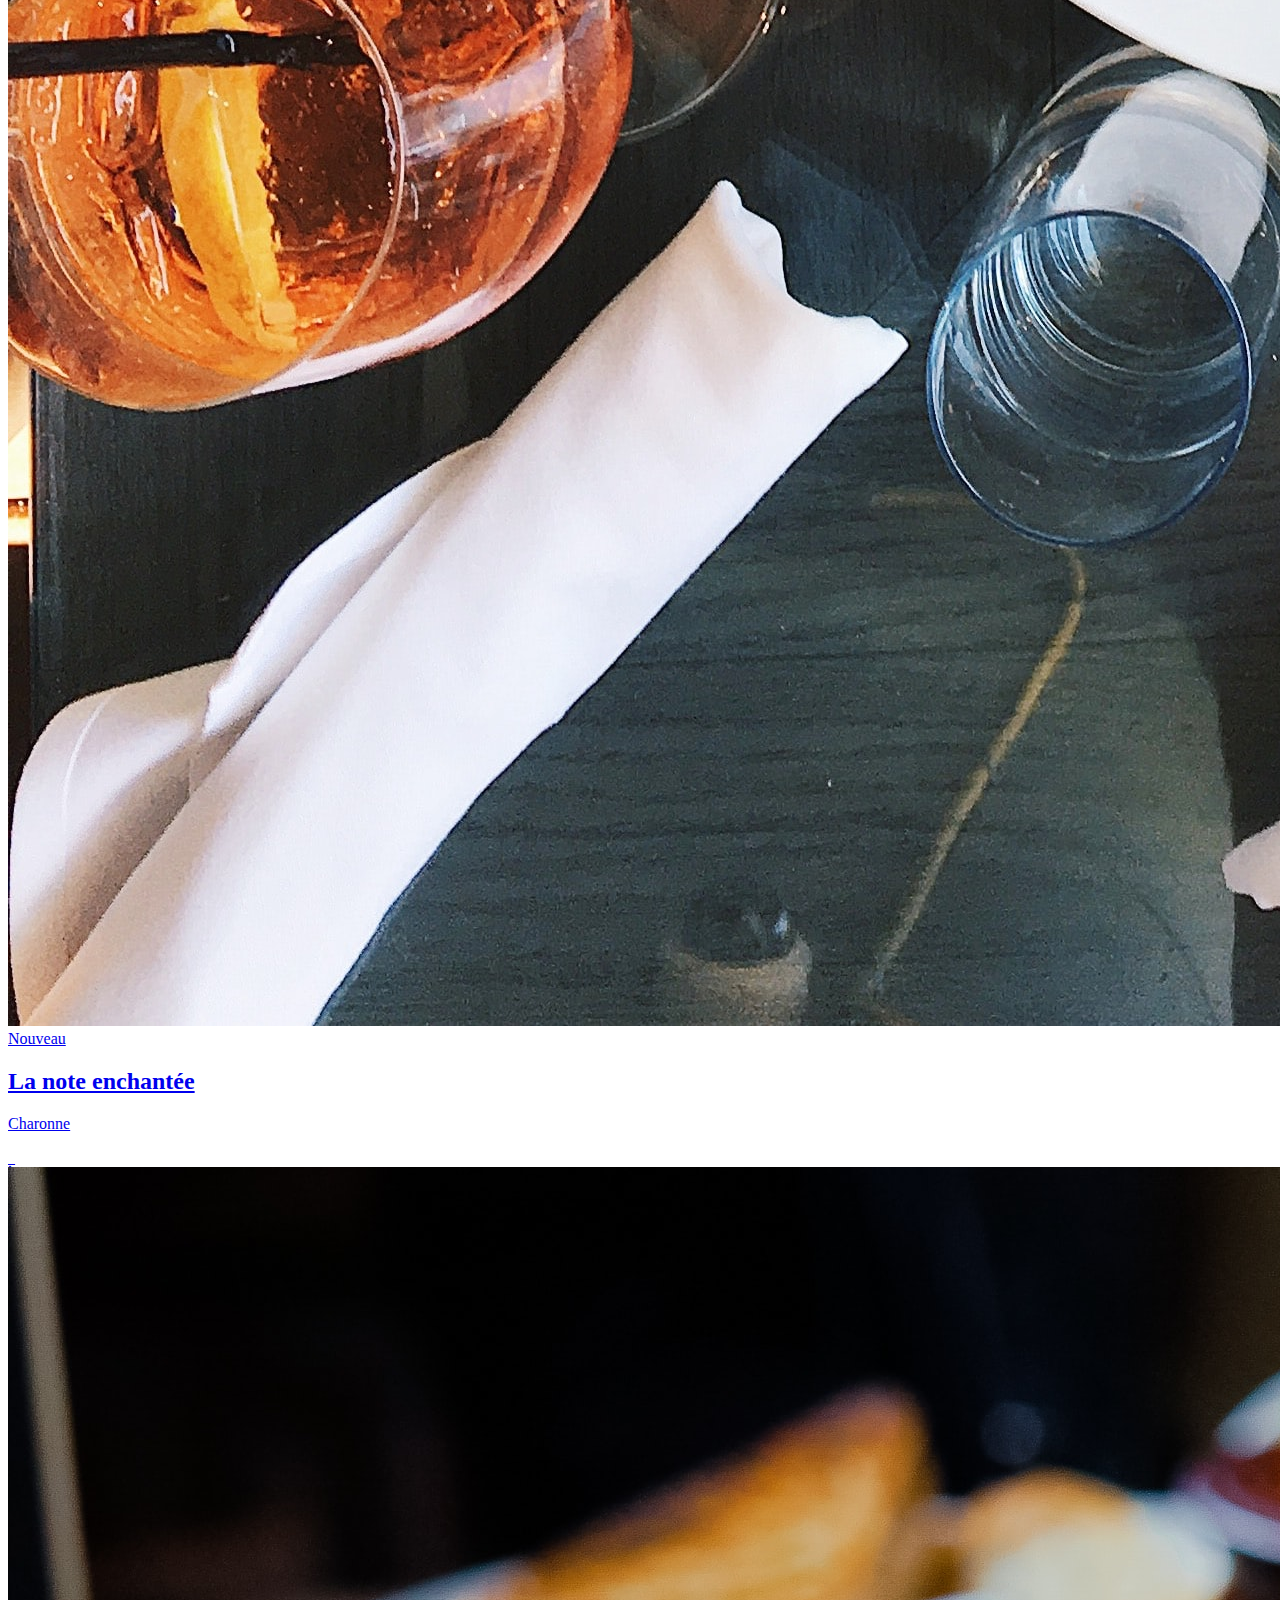
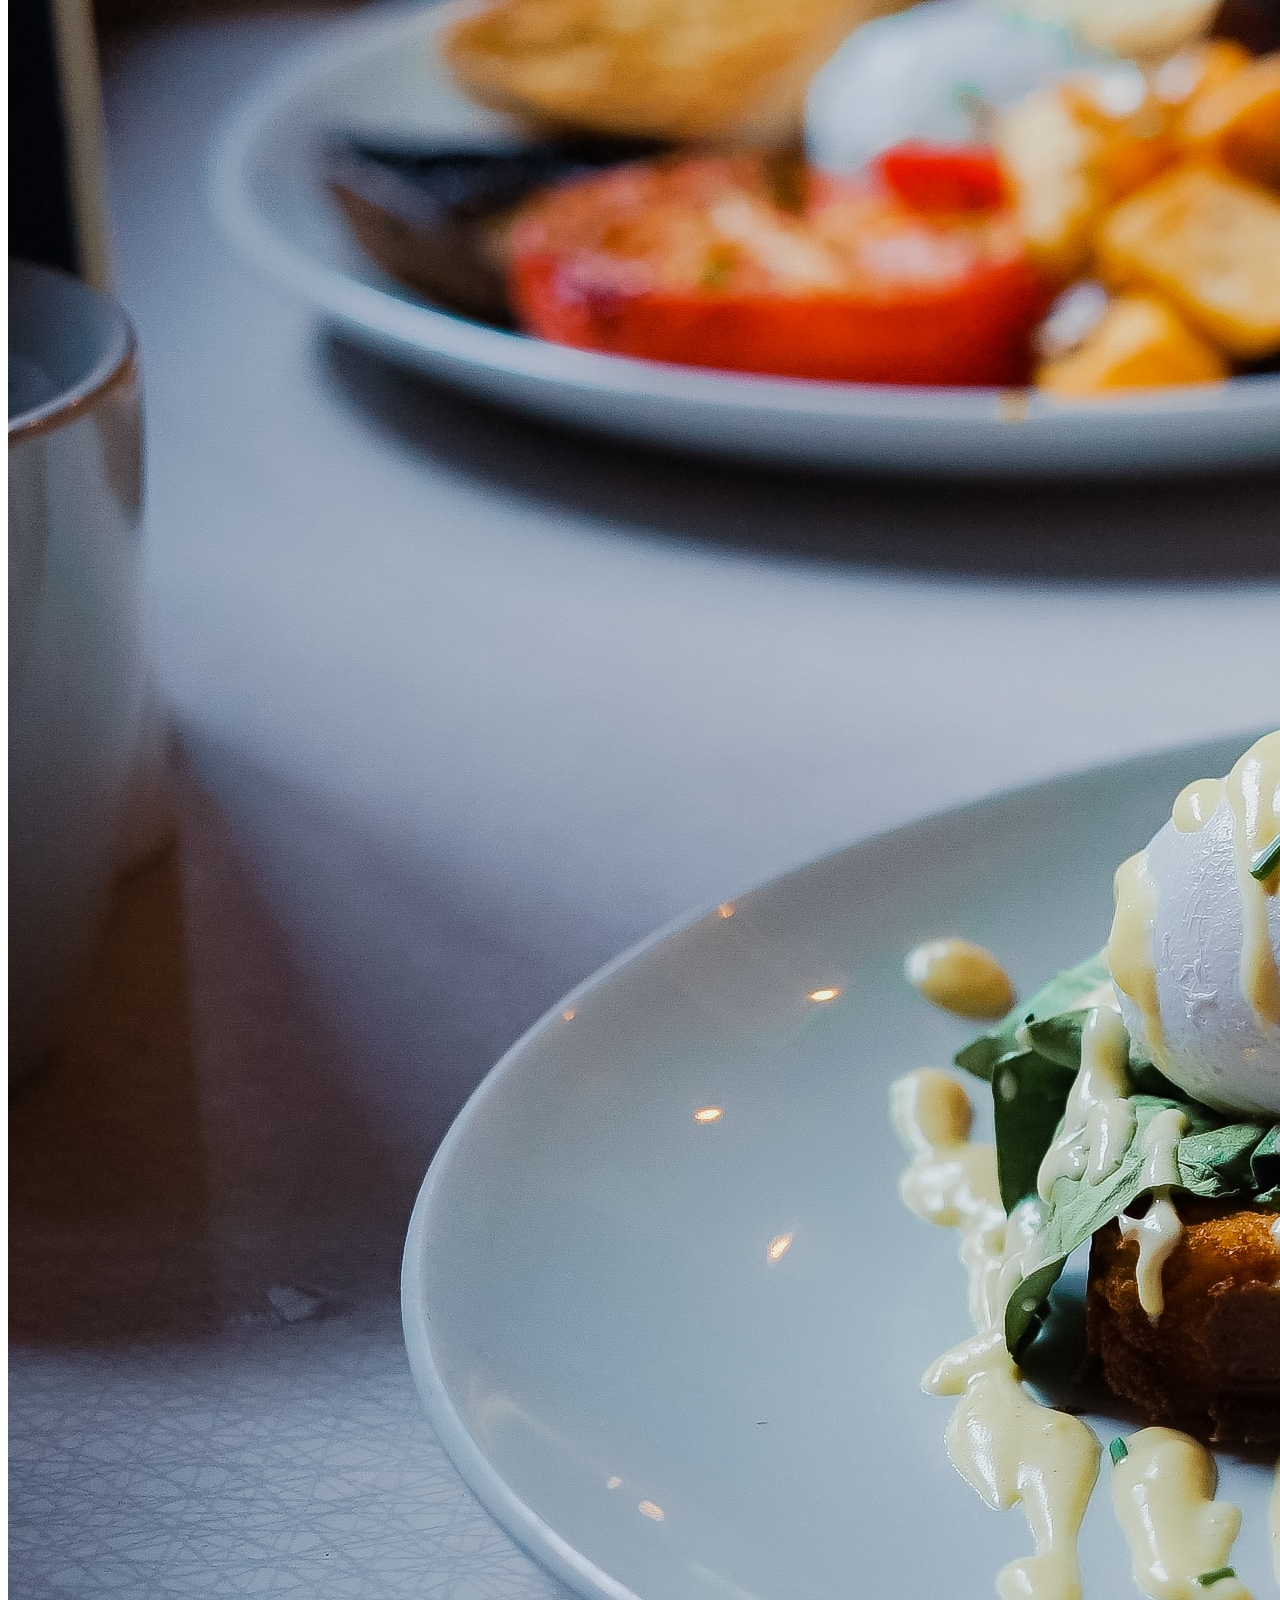
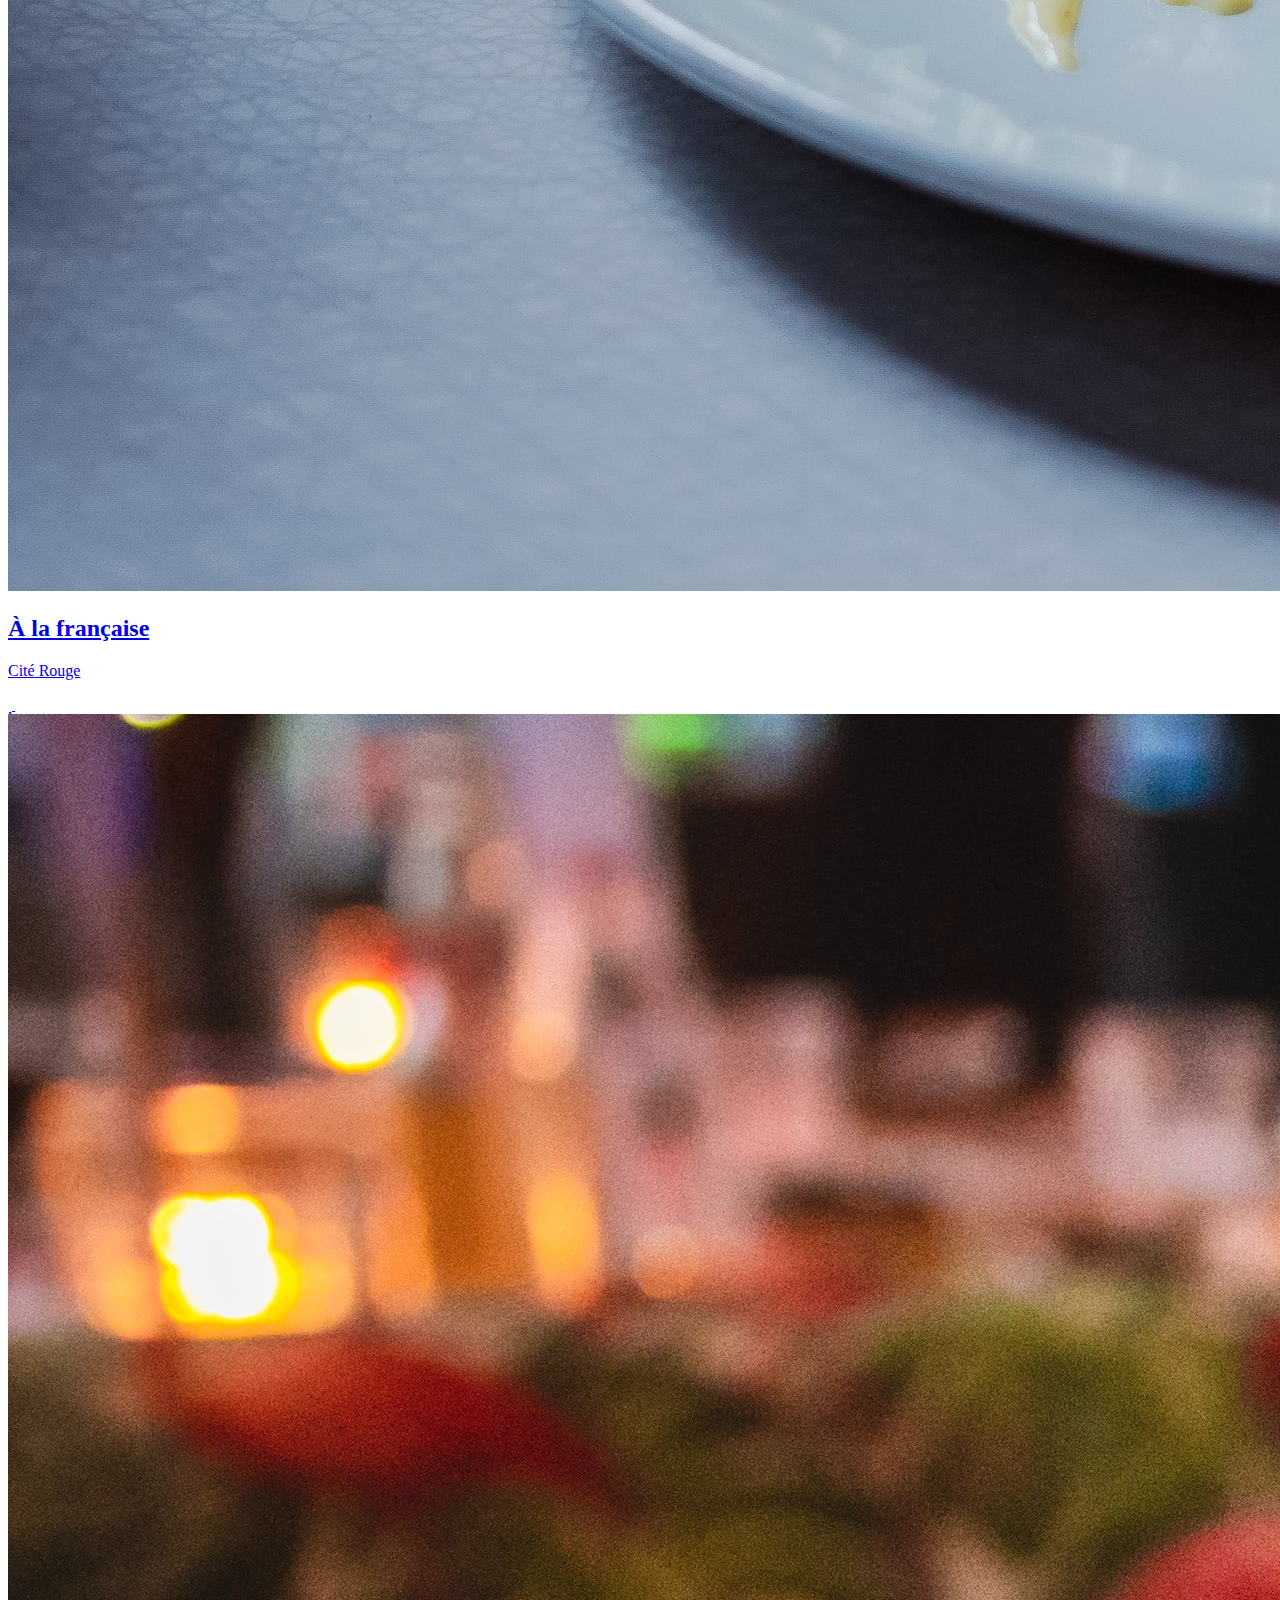
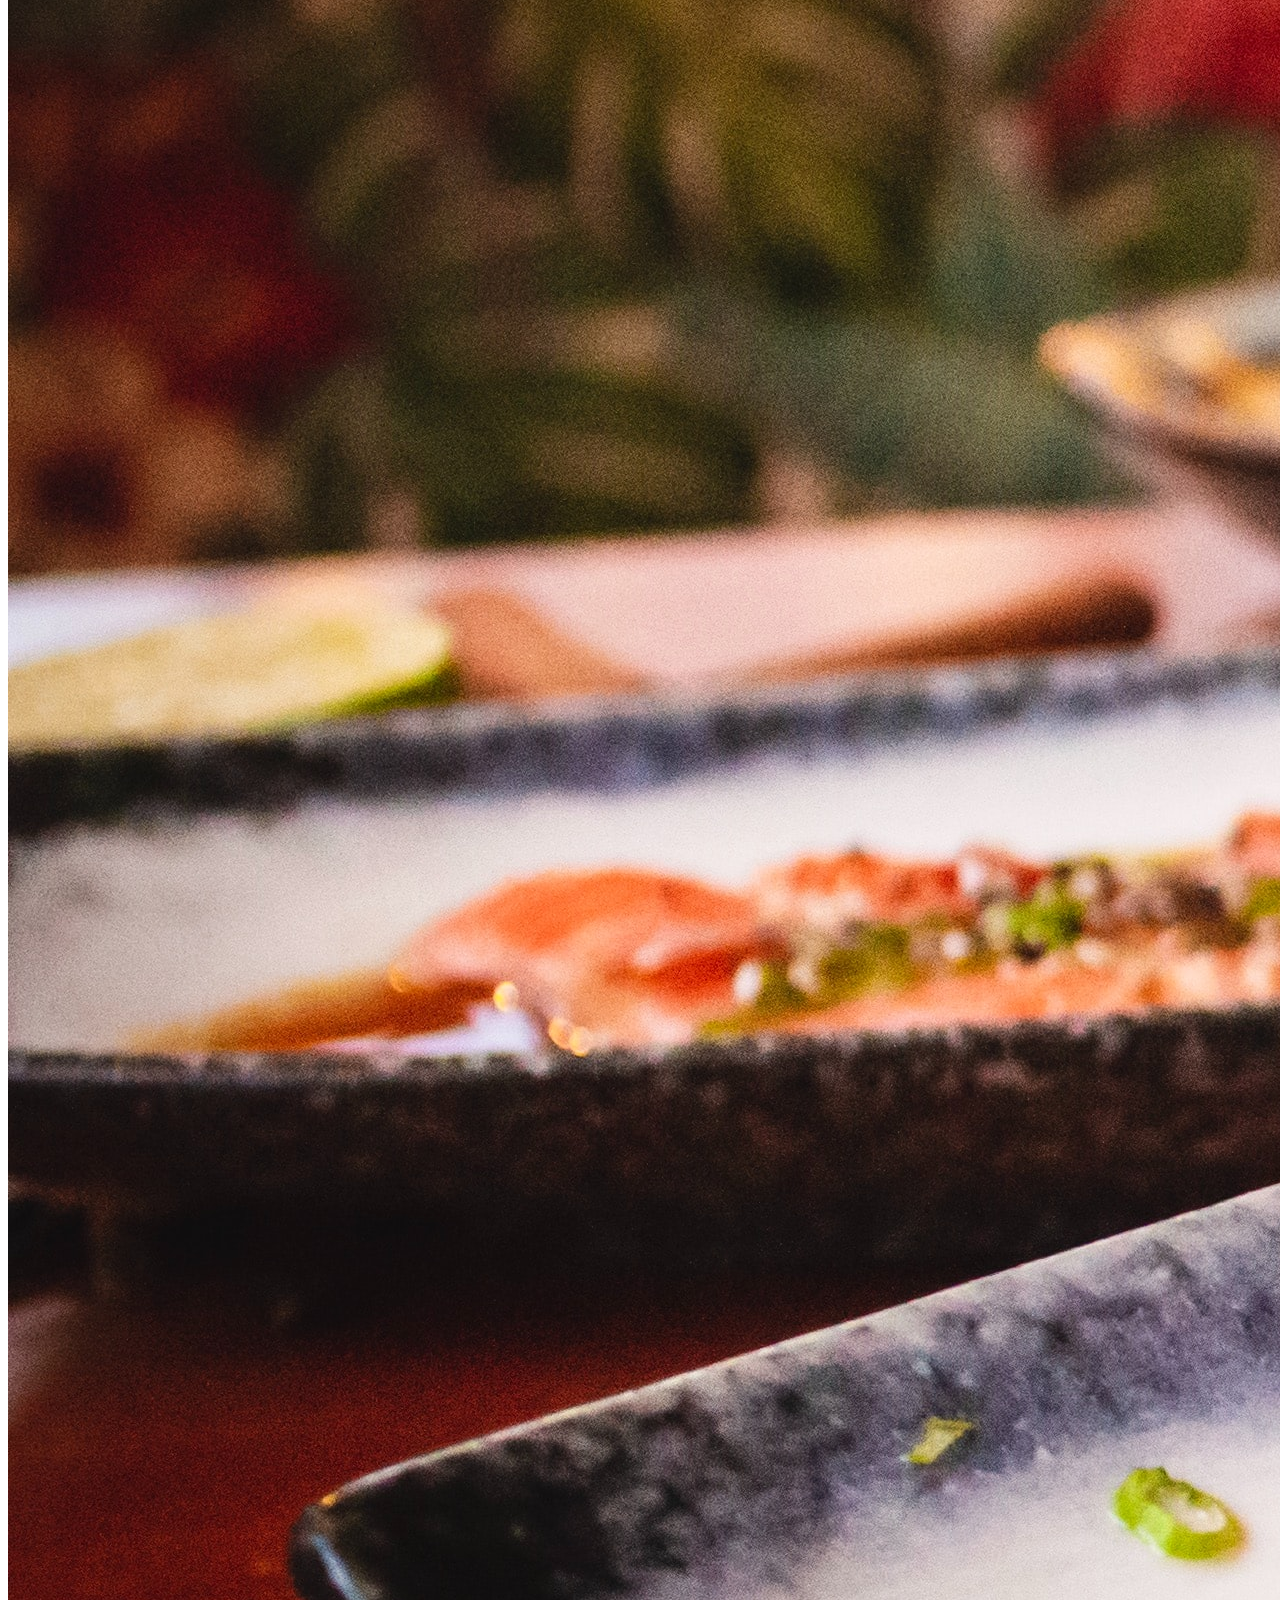
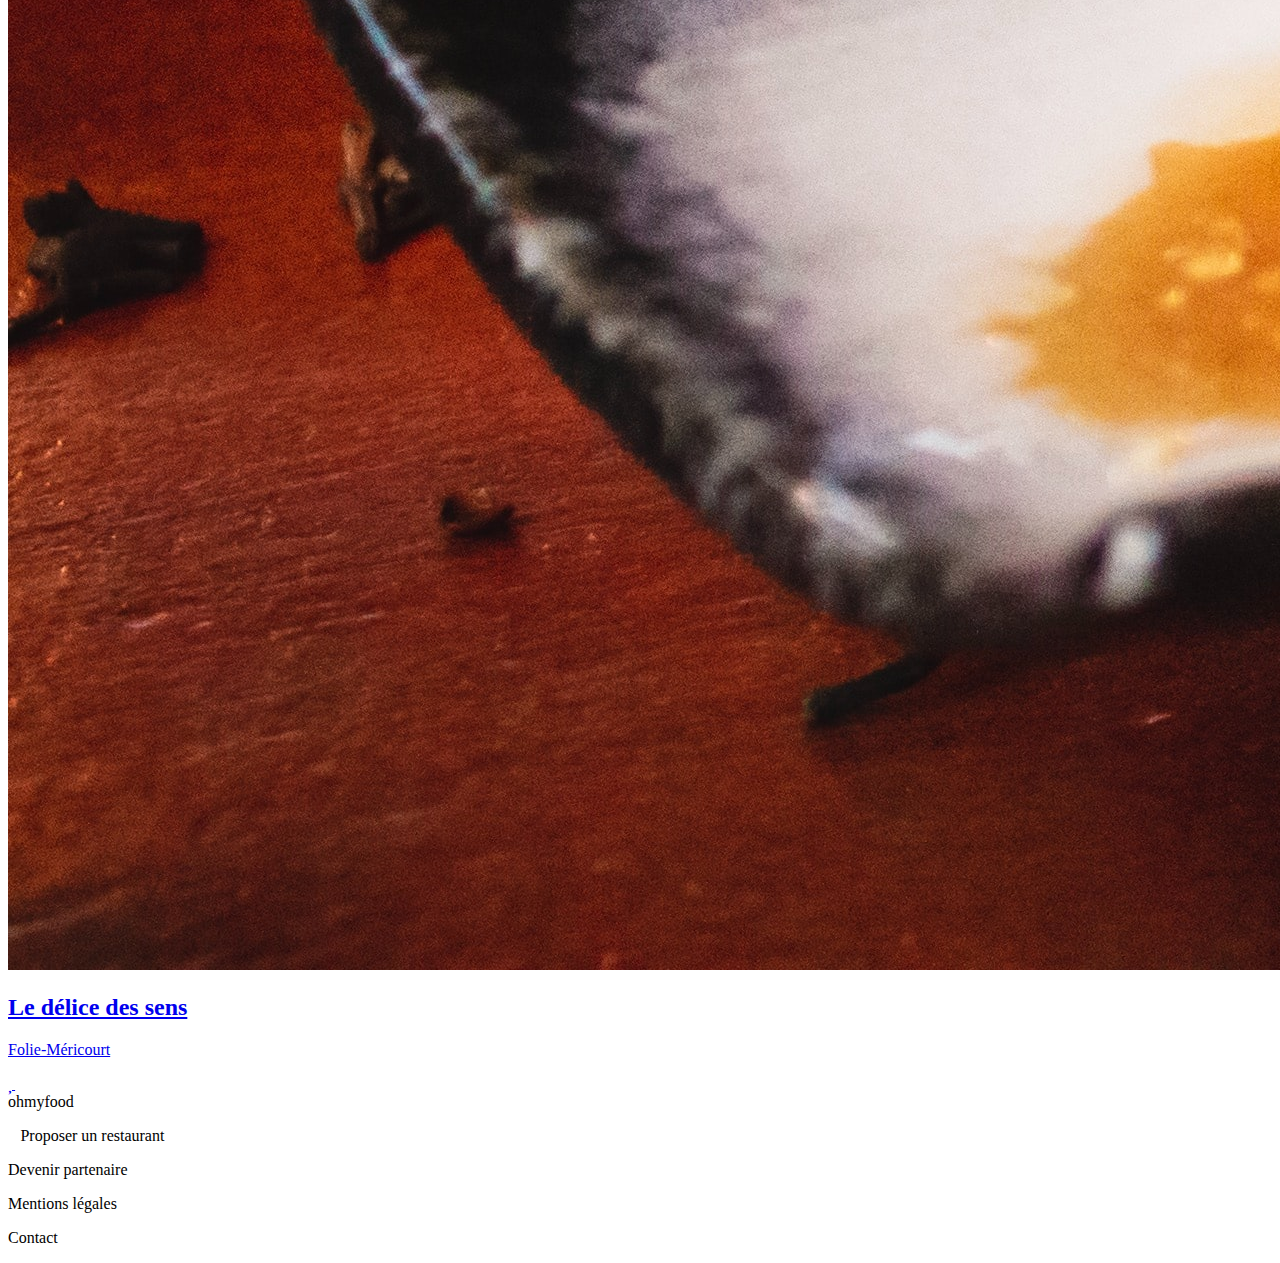
==== commit 93908a29: "5pages-mobile" ====
--- a/Home-page.html
+++ b/Home-page.html
@@ -13,6 +13,12 @@
     <link rel="stylesheet" href="https://cdnjs.cloudflare.com/ajax/libs/font-awesome/6.2.1/css/all.min.css"
         integrity="sha512-MV7K8+y+gLIBoVD59lQIYicR65iaqukzvf/nwasF0nqhPay5w/9lJmVM2hMDcnK1OnMGCdVK+iQrJ7lzPJQd1w=="
         crossorigin="anonymous" referrerpolicy="no-referrer" />   
+        <link rel="preconnect" href="https://fonts.googleapis.com">
+        <link rel="preconnect" href="https://fonts.gstatic.com" crossorigin>
+        <link href="https://fonts.googleapis.com/css2?family=Roboto:wght@100&display=swap" rel="stylesheet">
+        <link rel="preconnect" href="https://fonts.googleapis.com">
+        <link rel="preconnect" href="https://fonts.gstatic.com" crossorigin>
+        <link href="https://fonts.googleapis.com/css2?family=Shrikhand&display=swap" rel="stylesheet">
 </head>
 
 <body>
@@ -79,7 +85,7 @@
                     </article>
                     </a>
 
-                    <a href="#">
+                    <a href="Menu-La note enchantee.html">
                     <article class="card">
                         <img src="images/restaurants/stil-u2Lp8tXIcjw-unsplash.jpg" alt="La note enchantée"><div class="nouveau">Nouveau</div>
                         <div class="card-content">
@@ -92,7 +98,7 @@
                     </article>
                     </a>
 
-                    <a href="#">
+                    <a href="Menu-A la francaise.html">
                     <article class="card">
                         <img src="images/restaurants/toa-heftiba-DQKerTsQwi0-unsplash.jpg" alt="À la française">
                         <div class="card-content">
@@ -105,7 +111,7 @@
                     </article>
                     </a>
 
-                    <a href="#">
+                    <a href="Menu-Le delice des sens.html">
                     <article class="card">
                         <img src="images/restaurants/louis-hansel-shotsoflouis-qNBGVyOCY8Q-unsplash.jpg" alt="Le délice des sens">
                         <div class="card-content">
@@ -126,7 +132,7 @@
         </main>
 
         <footer>
-            <div class="footer-logo"><img src="images/logo/ohmyfood@2x.svg" alt="logo-ohmyfood"></div>
+            <div class="footer-logo">ohmyfood</div>
             <div class="footer-elements">
                 <p><i class="fa-solid fa-utensils"></i>Proposer un restaurant</p>
                 <p><i class="fa-solid fa-handshake-angle"></i>Devenir partenaire</p>
--- a/style.css
+++ b/style.css
@@ -1,3 +1,4 @@
+@charset "UTF-8";
 @media (max-width: 767.98px) {
   * {
     font-family: 'Roboto', sans-serif;
@@ -37,9 +38,10 @@
   }
   .logo {
     display: flex;
-    padding: 14px 89px 13px 89px;
-    justify-content: center;
-    align-items: center;
+    justify-content: center;
+    align-items: center;
+    gap: 40px;
+    margin: 15px;
   }
   .logo img {
     width: 197px;
@@ -94,7 +96,7 @@
     color: var(--Grey, #353535);
     margin: 0;
   }
-  .reservation .btn-explorer {
+  .btn-explorer {
     width: 218px;
     height: 50px;
     border-radius: 25px;
@@ -241,10 +243,8 @@
   }
   footer .footer-logo {
     display: flex;
-    width: 139px;
-    height: 27px;
     color: white;
-    margin-left: -20px;
+    font-family: Shrikhand;
   }
   footer .footer-elements {
     display: flex;
@@ -261,9 +261,6 @@
   /*Page Menu*/
   .arrow {
     display: flex;
-    align-items: center;
-    align-content: center;
-    padding-left: 10px;
   }
   .arrow a {
     text-decoration: none;
@@ -271,16 +268,22 @@
   }
   .header-image {
     display: flex;
-    width: 375px;
+    width: 100%;
     height: 275px;
   }
+  .header-image img {
+    width: 100%;
+  }
   .main-container {
-    fill: var(--Background, #F6F6F6);
+    background-color: #F6F6F6;
     display: inline-flex;
     flex-direction: column;
     align-items: center;
-    gap: 40px;
-    border-top-right-radius: 30px;
+    border-top-right-radius: 40px;
+    border-top-left-radius: 40px;
+    width: 100%;
+    margin-top: -60px;
+    padding-bottom: 40px;
   }
   .main-container .container-title {
     display: flex;
@@ -288,6 +291,8 @@
     align-items: center;
     gap: 20px;
     padding: 20px;
+    justify-content: space-between;
+    width: 85%;
   }
   .main-container .container-title .nom-resto {
     color: var(--Black, #101010);
@@ -295,23 +300,49 @@
     font-size: 28px;
     font-weight: 400;
   }
-  .entrees {
-    display: flex;
-    width: 100%;
-    flex-direction: column;
+  .menu-plats {
+    display: flex;
+    width: 100%;
+    flex-direction: column;
+    gap: 12px;
+  }
+  .menu-plats .type-plat-txt {
+    text-transform: uppercase;
+    font-family: 'Roboto';
+    font-size: 16px;
+    font-weight: 500;
+    padding-right: 20px;
+    padding-left: 20px;
+    margin-bottom: 0;
+  }
+  .menu-plats .type-plat-txt::after {
+    content: "";
+    position: absolute;
+    background-color: #99E2D0;
+    height: 2px;
+    width: 40px;
+    display: flex;
+  }
+  .menu-plats .btn-tex† {
+    font-weight: 500;
   }
   .fonc-etapes {
     display: flex;
     gap: 15px;
     flex-direction: row;
     align-items: center;
-    padding: 15px;
+    padding-left: 15px;
+    padding-right: 15px;
+    width: 93%;
   }
   .fonc-btn {
-    display: flex;
+    align-items: center;
+    display: flex;
+    flex-direction: row;
+    justify-content: flex-start;
+    gap: 5px;
     height: 72.379px;
     width: 100%;
-    gap: 25px;
     padding-left: 30px;
     border-radius: 20px;
     background: white;
@@ -320,5 +351,22 @@
   .fonc-btn .btn-text {
     display: flex;
     align-items: center;
+    font-size: 17px;
+  }
+  .fonc-btn .description {
+    margin: 0;
+    font-size: 14px;
+  }
+  .fonc-btn .plat-info-prix {
+    display: flex;
+    flex-direction: row;
+    justify-content: space-between;
+  }
+  .fonc-btn .plat-info-prix .prix {
+    font-size: 13px;
+    font-weight: 700;
+  }
+  .fonc-btn .fonc-btn-menu {
+    width: 93%;
   }
 }
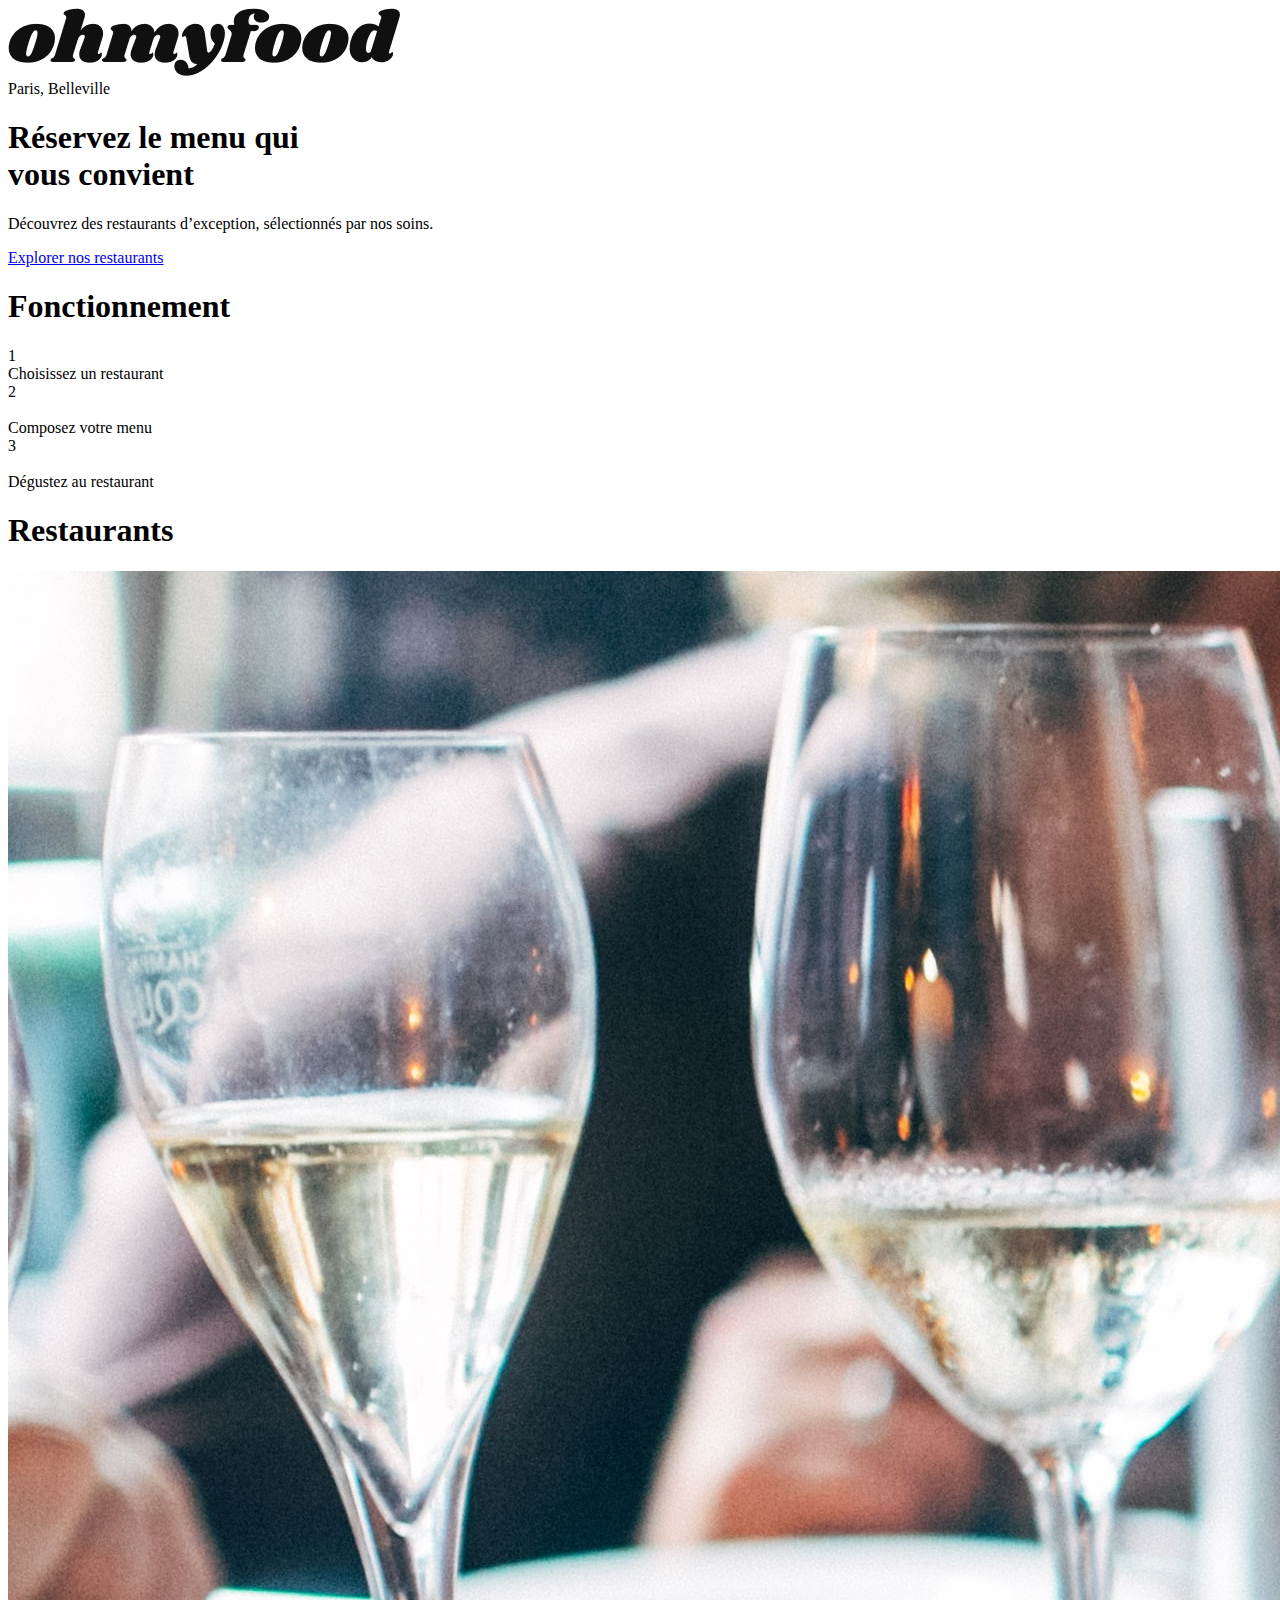
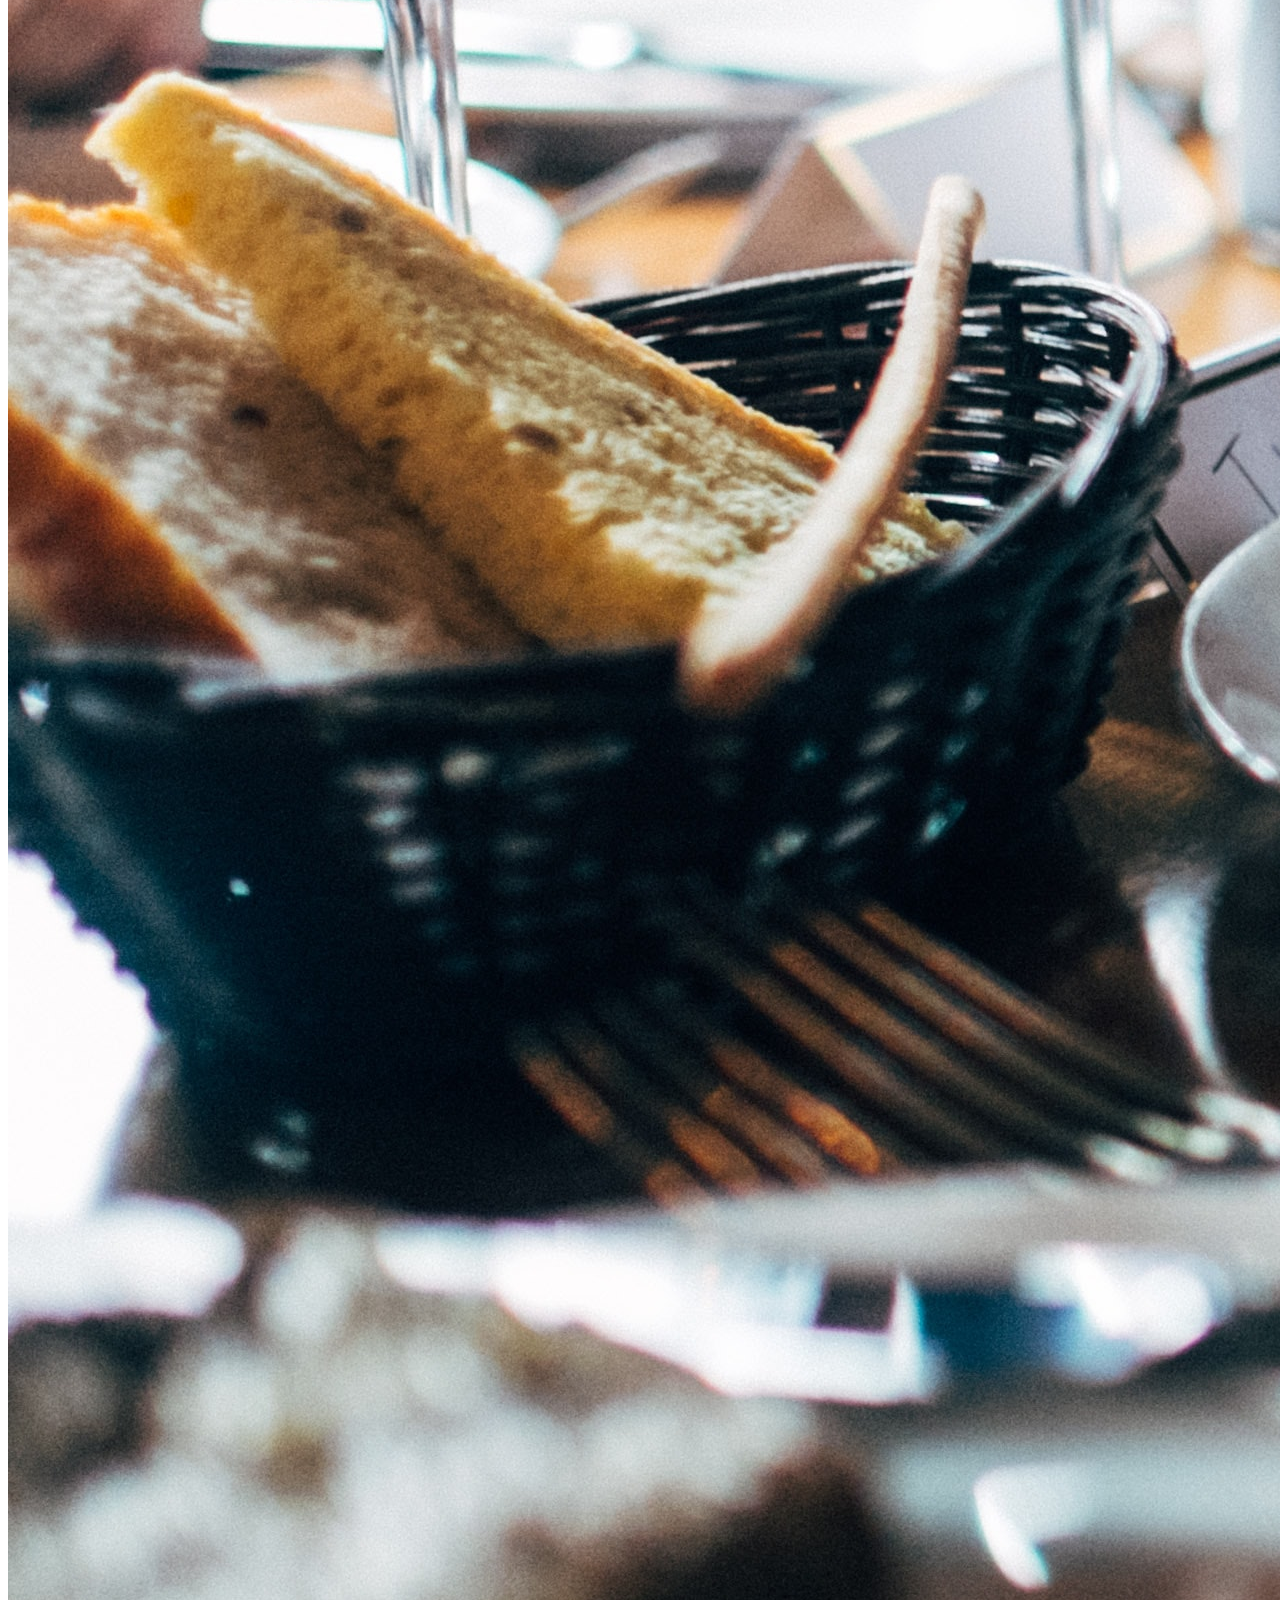
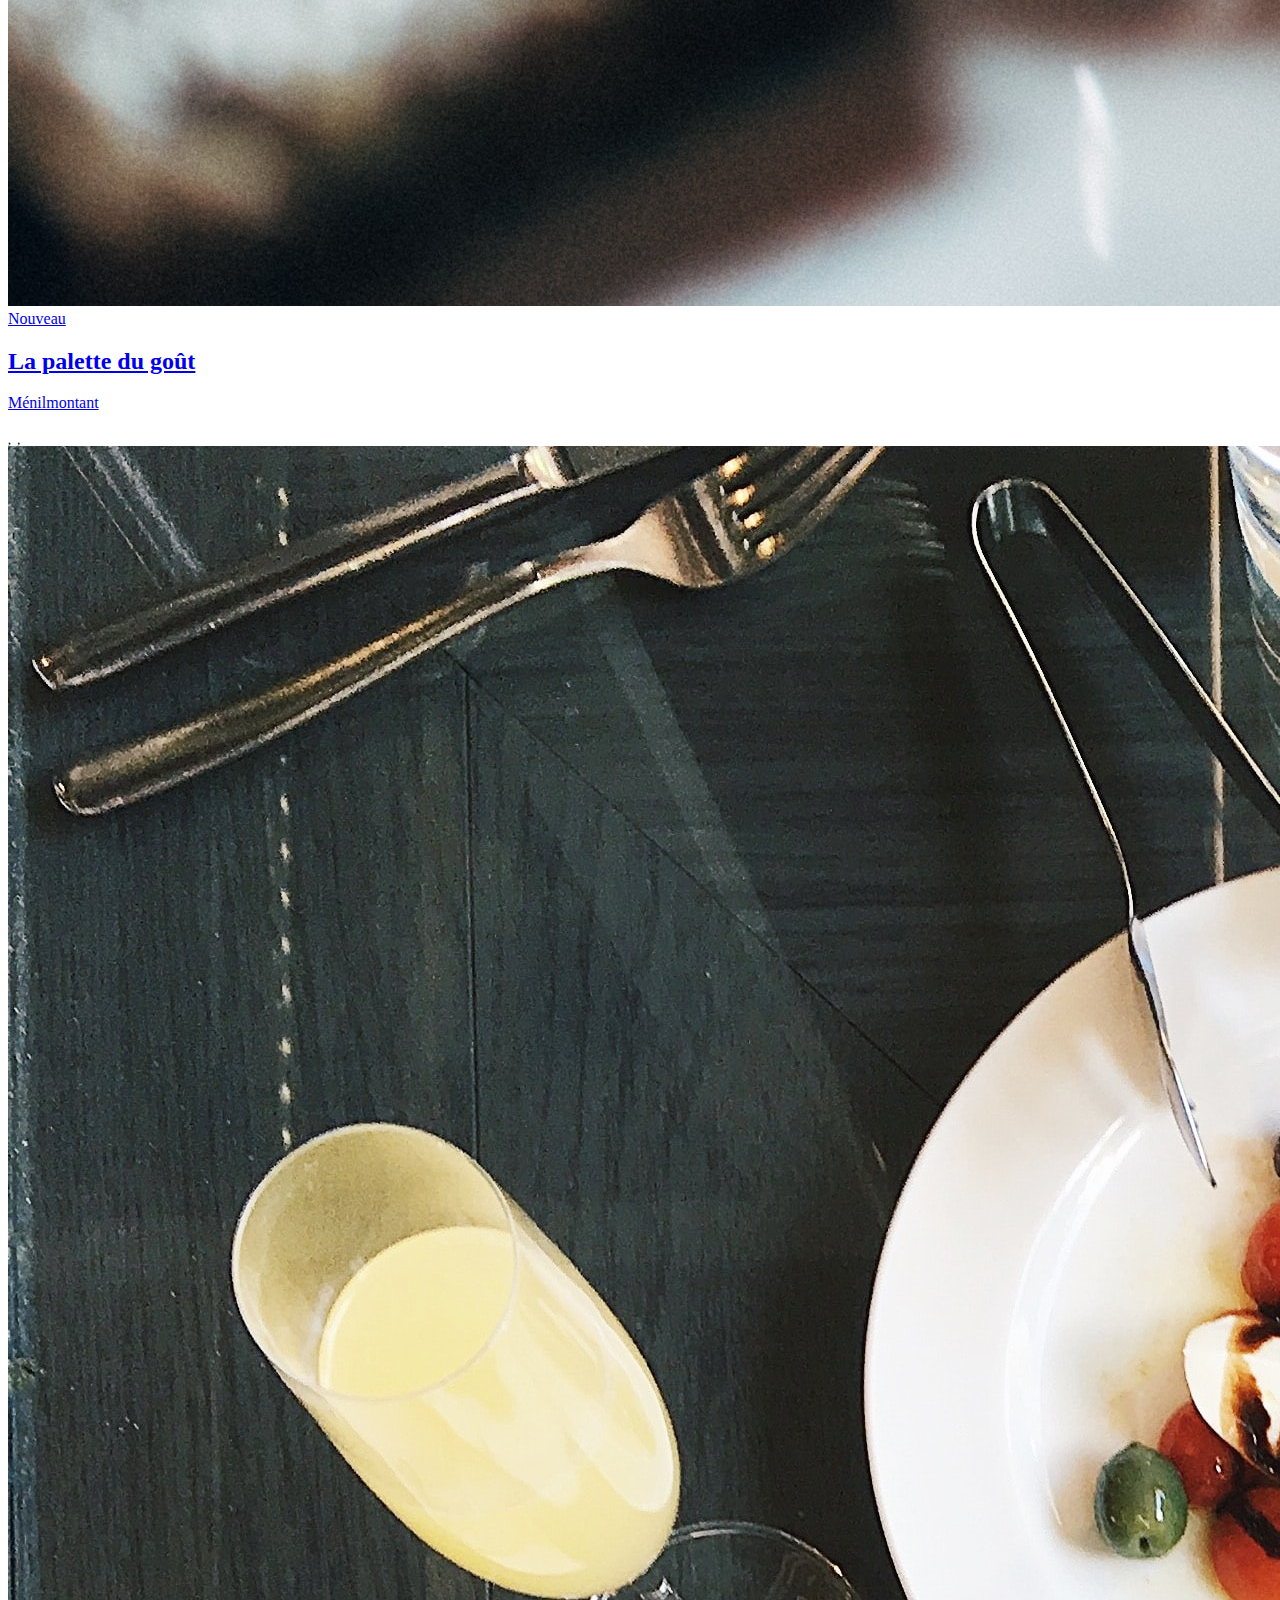
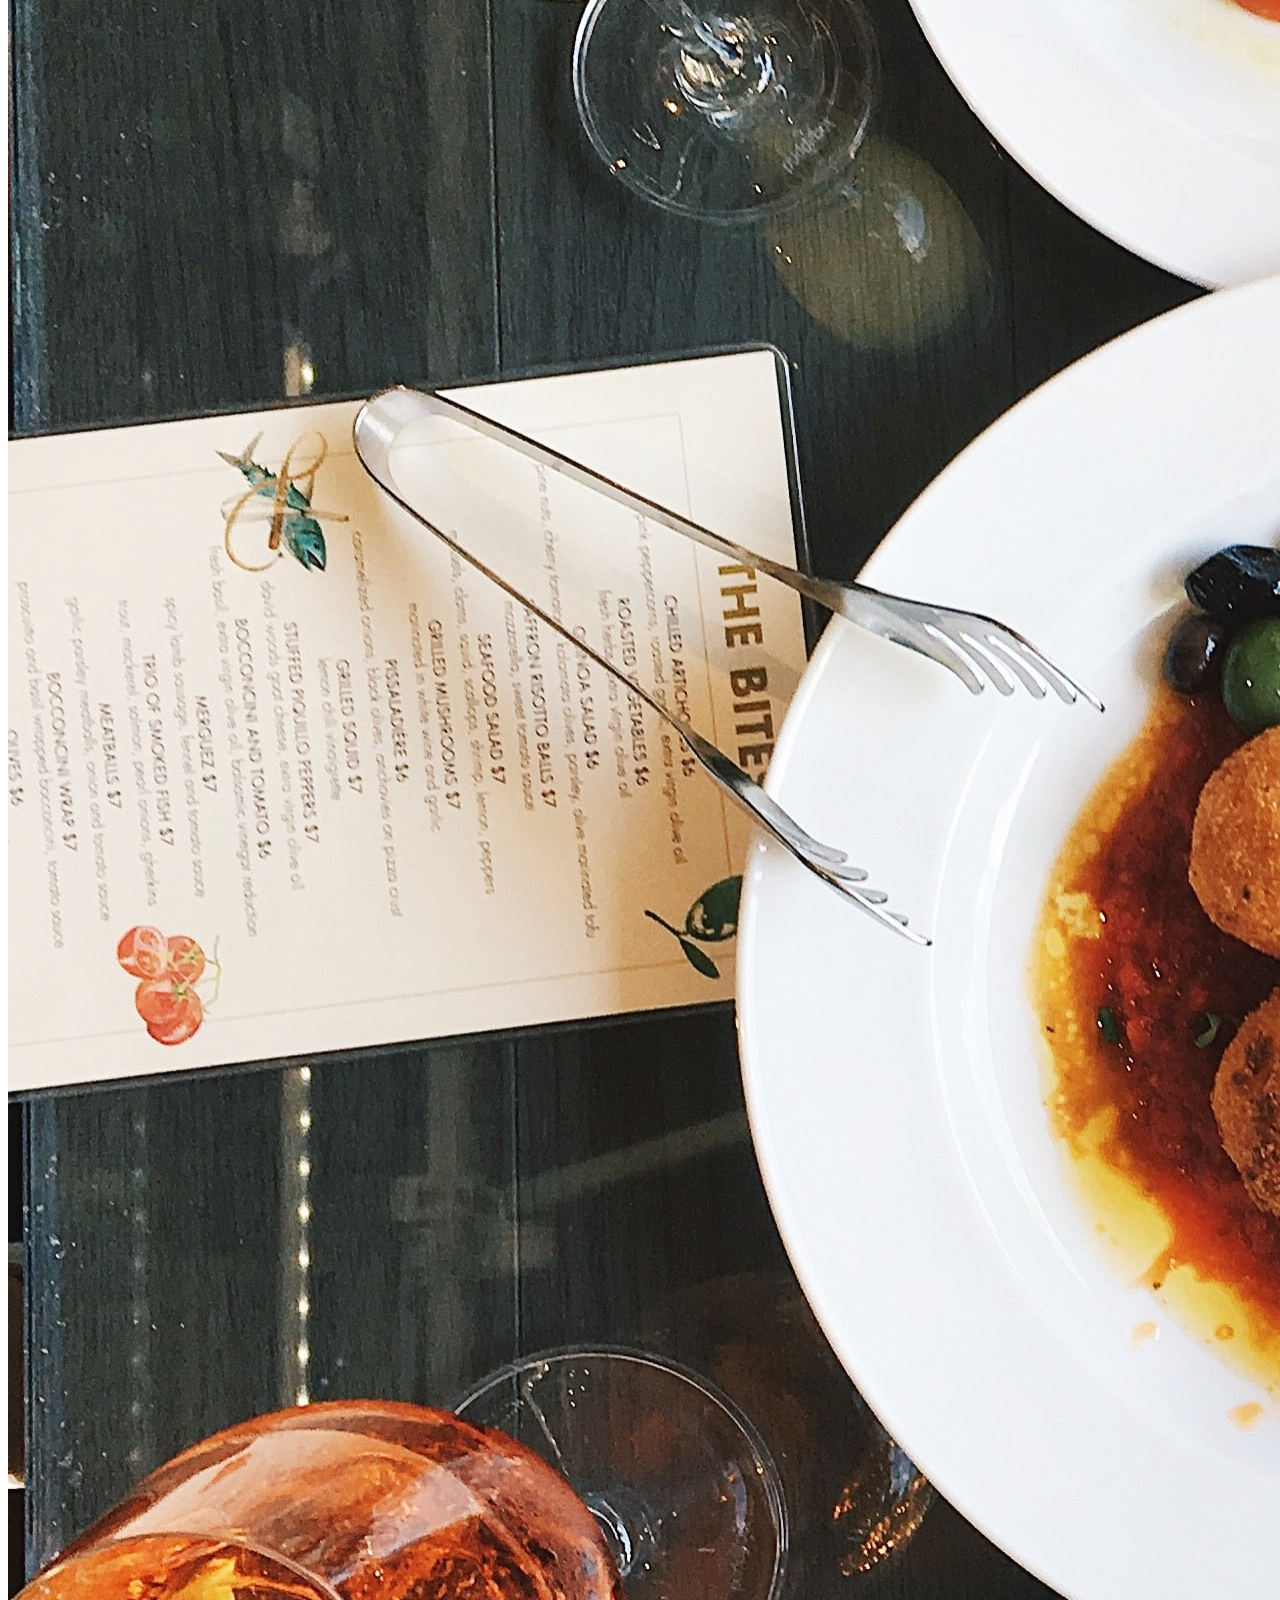
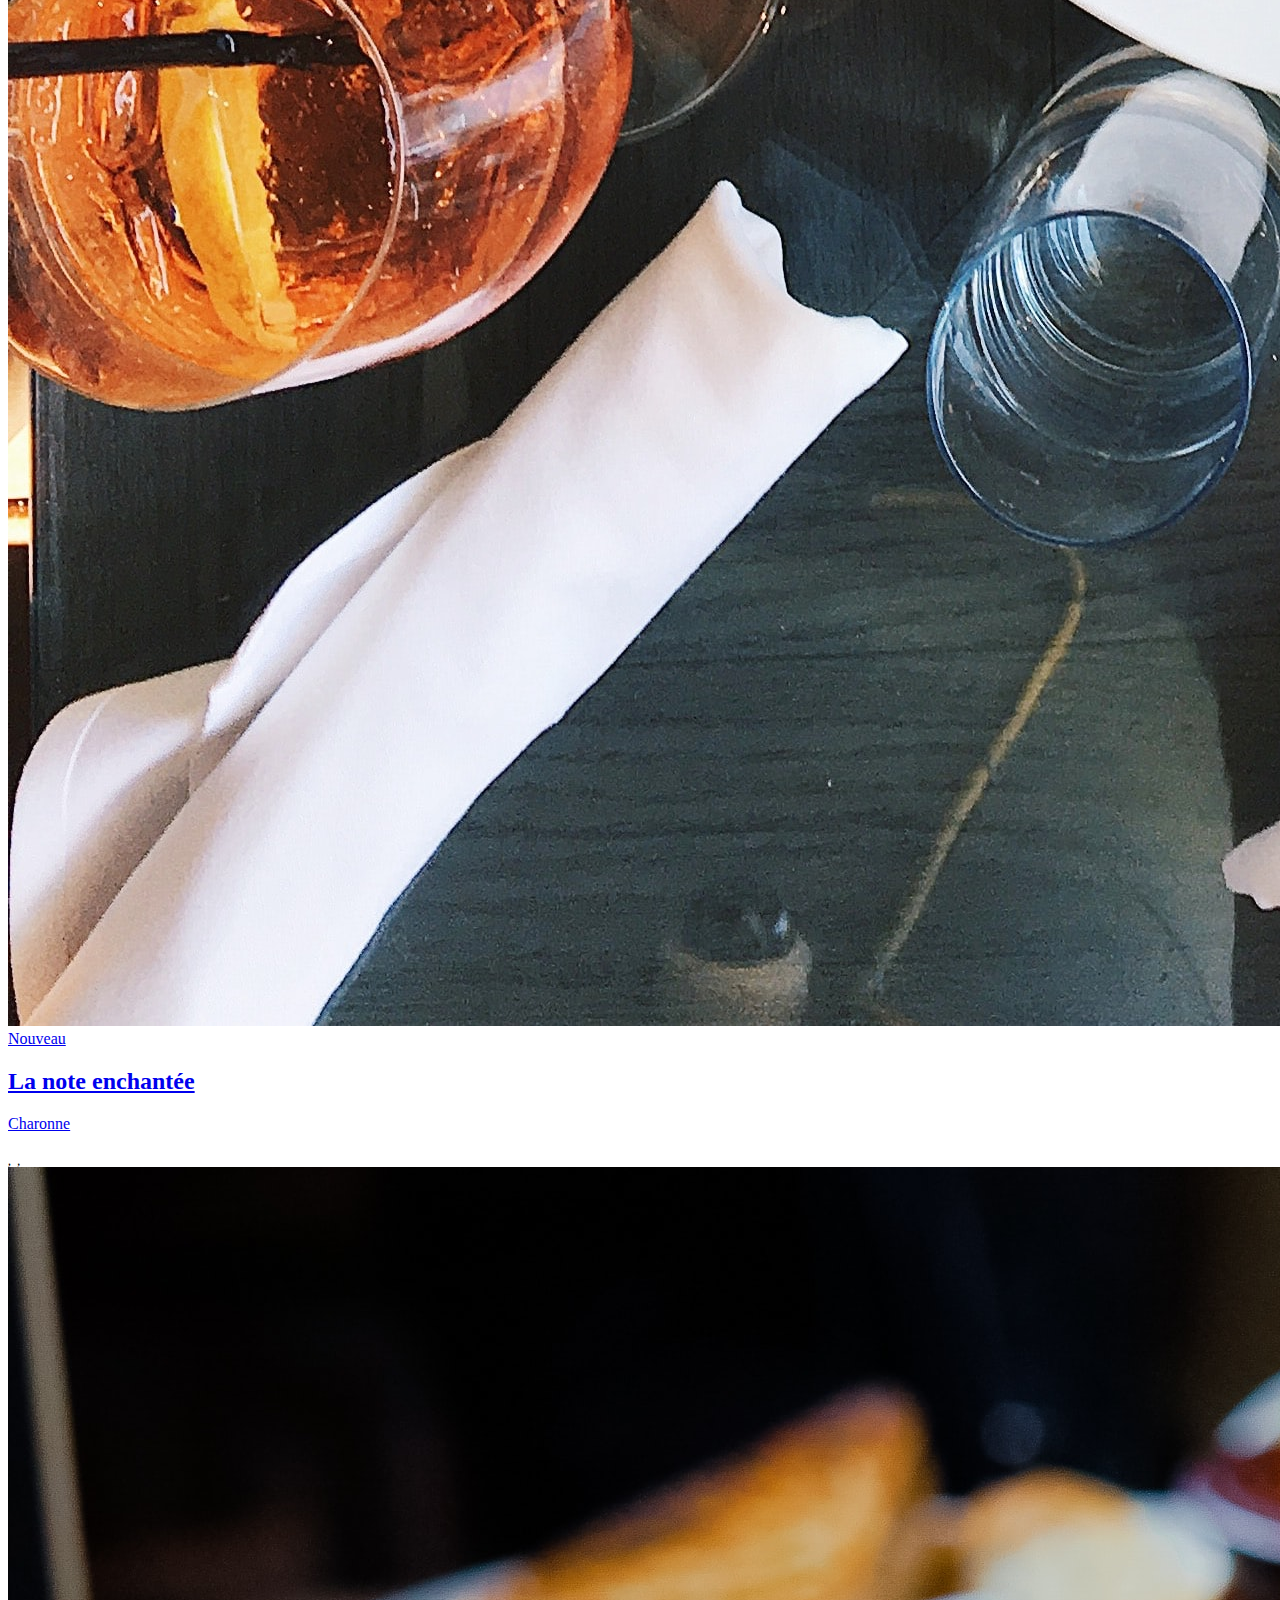
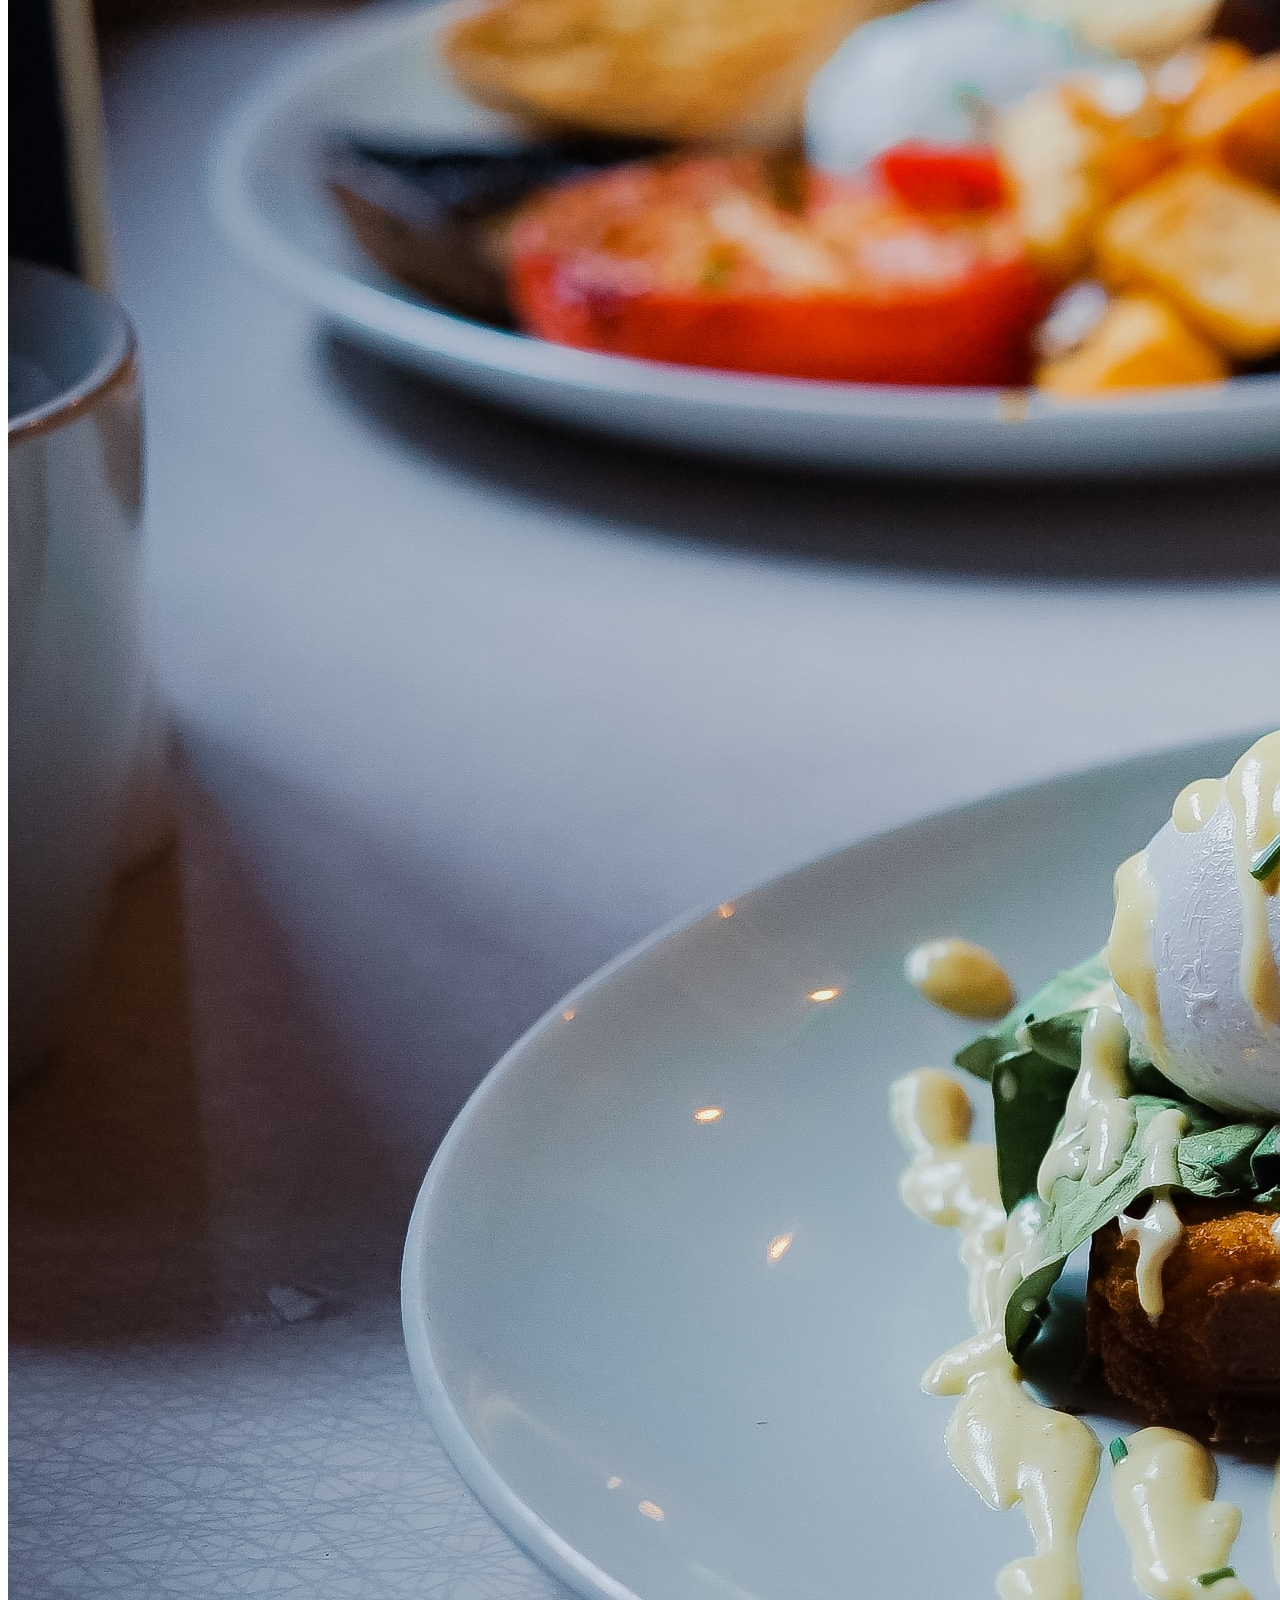
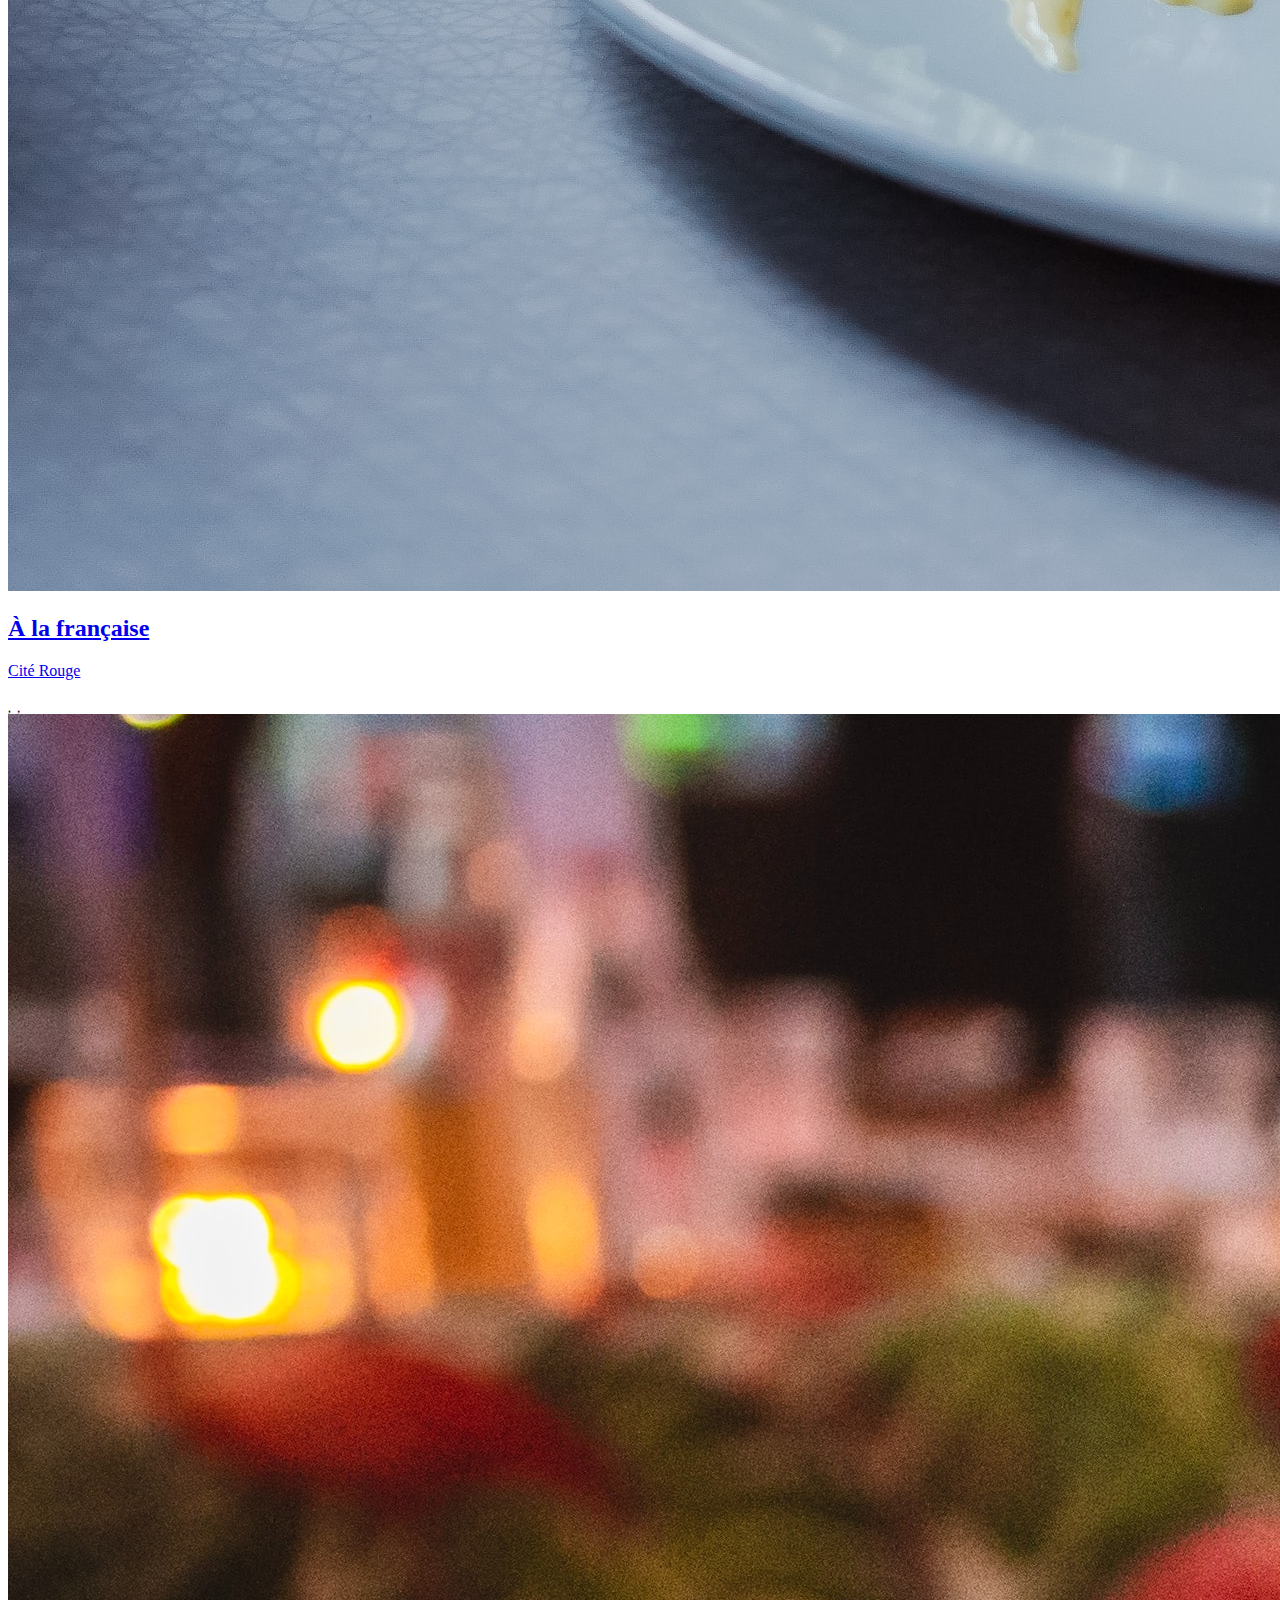
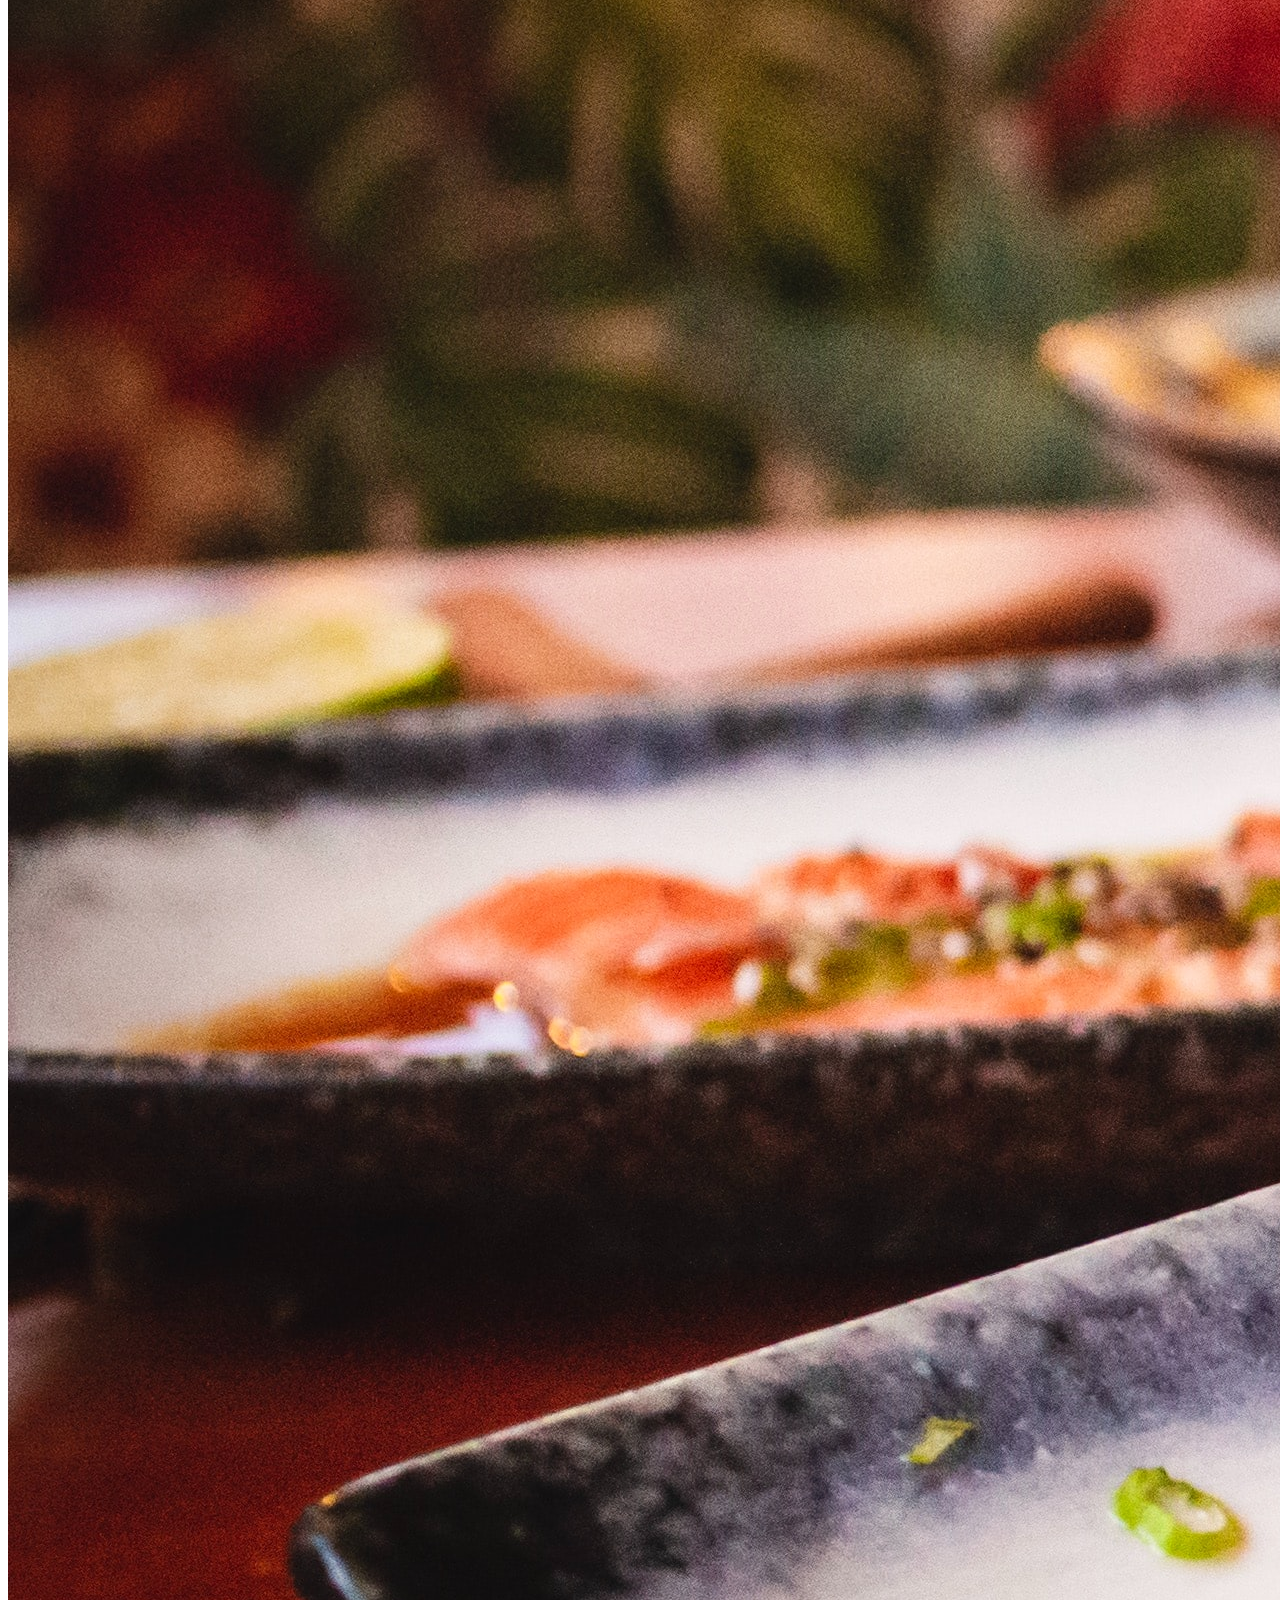
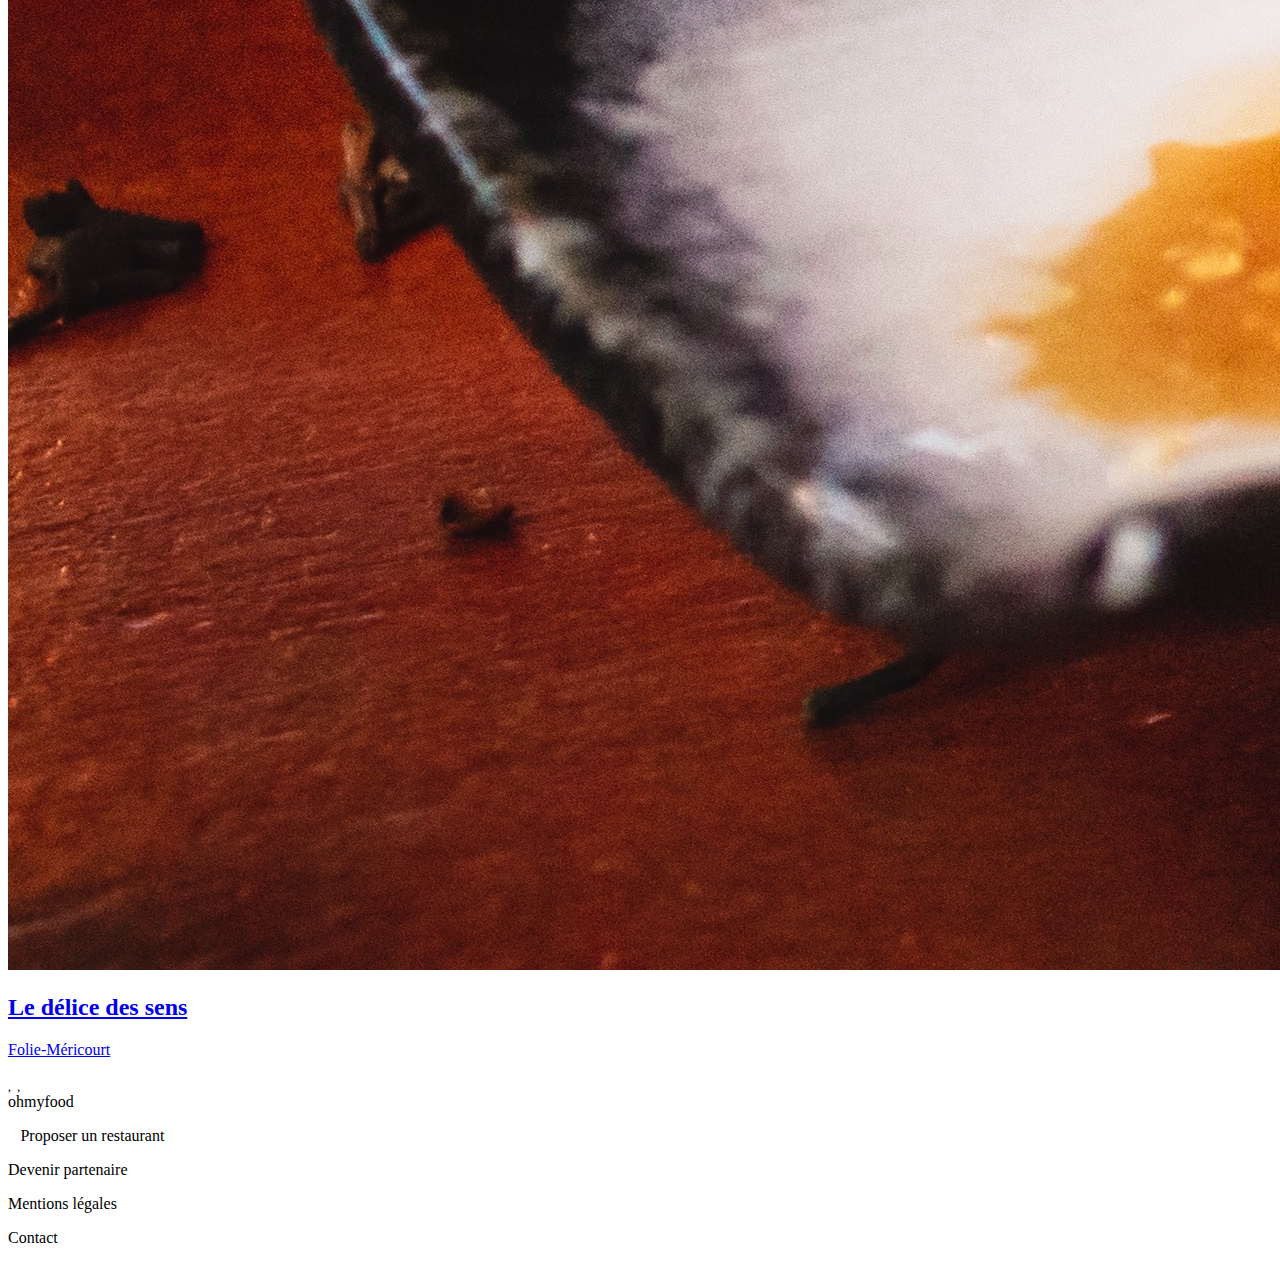
==== commit 6a07fbf4: "transition-1" ====
--- a/Home-page.html
+++ b/Home-page.html
@@ -80,10 +80,16 @@
                                     <h2 class="card-title">La palette du goût</h2> 
                                     <p class="card-subtitle">Ménilmontant</p>
                             </div>
-                            <div class="heart"><i class="fa-regular fa-heart fa-lg"></i></div>
+                        </a>
+                    
+                            <div class="heart">
+                                <i class="fa-regular fa-heart  heart-empty"></i>
+                                <i class="fa-solid fa-heart  heart-full"></i>
+                            </div>
+                            
                         </div>
                     </article>
-                    </a>
+                    
 
                     <a href="Menu-La note enchantee.html">
                     <article class="card">
@@ -93,10 +99,15 @@
                                     <h2 class="card-title">La note enchantée</h2>
                                     <p class="card-subtitle">Charonne</p>
                             </div> 
-                        <div class="heart"><i class="fa-regular fa-heart fa-lg"></i></div>       
+                    </a>
+                    <div class="heart">
+                        <i class="fa-regular fa-heart  heart-empty"></i>
+                        <i class="fa-solid fa-heart  heart-full"></i>
+                    </div>
+                         
                         </div>  
                     </article>
-                    </a>
+                    
 
                     <a href="Menu-A la francaise.html">
                     <article class="card">
@@ -106,10 +117,15 @@
                                     <h2 class="card-title">À la française</h2>
                                     <p class="card-subtitle">Cité Rouge</p> 
                             </div> 
-                        <div class="heart"><i class="fa-regular fa-heart fa-lg"></i></div>    
+                        </a>
+                        <div class="heart">
+                            <i class="fa-regular fa-heart  heart-empty"></i>
+                            <i class="fa-solid fa-heart  heart-full"></i>
+                        </div>
+
                         </div>
                     </article>
-                    </a>
+                    
 
                     <a href="Menu-Le delice des sens.html">
                     <article class="card">
@@ -119,10 +135,16 @@
                                     <h2 class="card-title">Le délice des sens</h2>
                                     <p class="card-subtitle">Folie-Méricourt</p>   
                             </div>
-                        <div class="heart"><i class="fa-regular fa-heart fa-lg"></i></div> 
+                    </a>
+
+                        <div class="heart">
+                                <i class="fa-regular fa-heart  heart-empty"></i>
+                                <i class="fa-solid fa-heart  heart-full"></i>
+                            </div>
+
                         </div>
                     </article>
-                    </a>
+                    
                 </section>
 
             </div>
--- a/style.css
+++ b/style.css
@@ -101,13 +101,18 @@
     height: 50px;
     border-radius: 25px;
     background: var(--Button-Gradient, linear-gradient(360deg, #9356DC -11.44%, #FF79DA 123.93%));
-    box-shadow: 0px 4px 10px 0px rgba(0, 0, 0, 0.25);
+    box-shadow: 0px 4px 20px 0px rgba(0, 0, 0, 0.25);
     display: flex;
     color: var(--White, #FFF);
     text-align: center;
     flex-direction: column;
     justify-content: center;
     margin-top: 30px;
+    transition: opacity 2s, box-shadow 2s;
+  }
+  .btn-explorer:hover {
+    opacity: 0.7;
+    box-shadow: 0px 4px 15px 0px rgba(0, 0, 0, 0.5);
   }
   /*Section fontionnement*/
   .fonctionnement {
@@ -227,10 +232,34 @@
     font-weight: 300;
     margin: 0;
   }
-  .restaurants .resto-cards .card .card-content .heart {
-    display: flex;
+  .heart-empty {
+    display: flex;
+    position: absolute;
     align-self: center;
     justify-content: flex-end;
+    font-size: 20px;
+    -webkit-text-stroke-color: black;
+    right: 25px;
+    margin-top: 25px;
+  }
+  .heart-empty:hover {
+    overflow: hidden;
+  }
+  .heart-full {
+    display: flex;
+    position: absolute;
+    align-self: center;
+    justify-content: flex-end;
+    -webkit-text-fill-color: transparent;
+    margin-top: 25px;
+    font-size: 20px;
+    -webkit-text-stroke-color: black;
+    -webkit-background-clip: text;
+    right: 25px;
+    transition: background-image 3s, padding-top 2s;
+  }
+  .heart-full:active {
+    background-image: linear-gradient(#9356DC, #FF79DA);
   }
   /*FOOTER*/
   footer {
@@ -335,6 +364,9 @@
     padding-right: 15px;
     width: 93%;
   }
+  .fonc-etapes a {
+    width: 93%;
+  }
   .fonc-btn {
     align-items: center;
     display: flex;
@@ -356,6 +388,10 @@
   .fonc-btn .description {
     margin: 0;
     font-size: 14px;
+    max-width: 70%;
+    overflow: hidden;
+    text-overflow: ellipsis;
+    white-space: nowrap;
   }
   .fonc-btn .plat-info-prix {
     display: flex;
@@ -369,4 +405,36 @@
   .fonc-btn .fonc-btn-menu {
     width: 93%;
   }
+  .check-mark-button {
+    position: relative;
+    display: flex;
+    justify-content: center;
+    align-items: center;
+    width: 59px;
+    height: 73px;
+    background: #99E2D0;
+    border-radius: 0px 15px 15px 0px;
+    overflow: hidden;
+    visibility: hidden;
+    margin-right: -50px;
+    animation: reverse__check-mark-button__appear 0.8s;
+    z-index: 0;
+  }
+  .check-mark-button i {
+    display: flex;
+    justify-content: center;
+    align-items: center;
+    background-color: #fff;
+    height: 20px;
+    width: 20px;
+    border-radius: 50%;
+    color: #99E2D0;
+  }
+  .fonc-btn:active {
+    margin-right: 1px;
+  }
+  a {
+    text-decoration: none;
+    color: #000;
+  }
 }
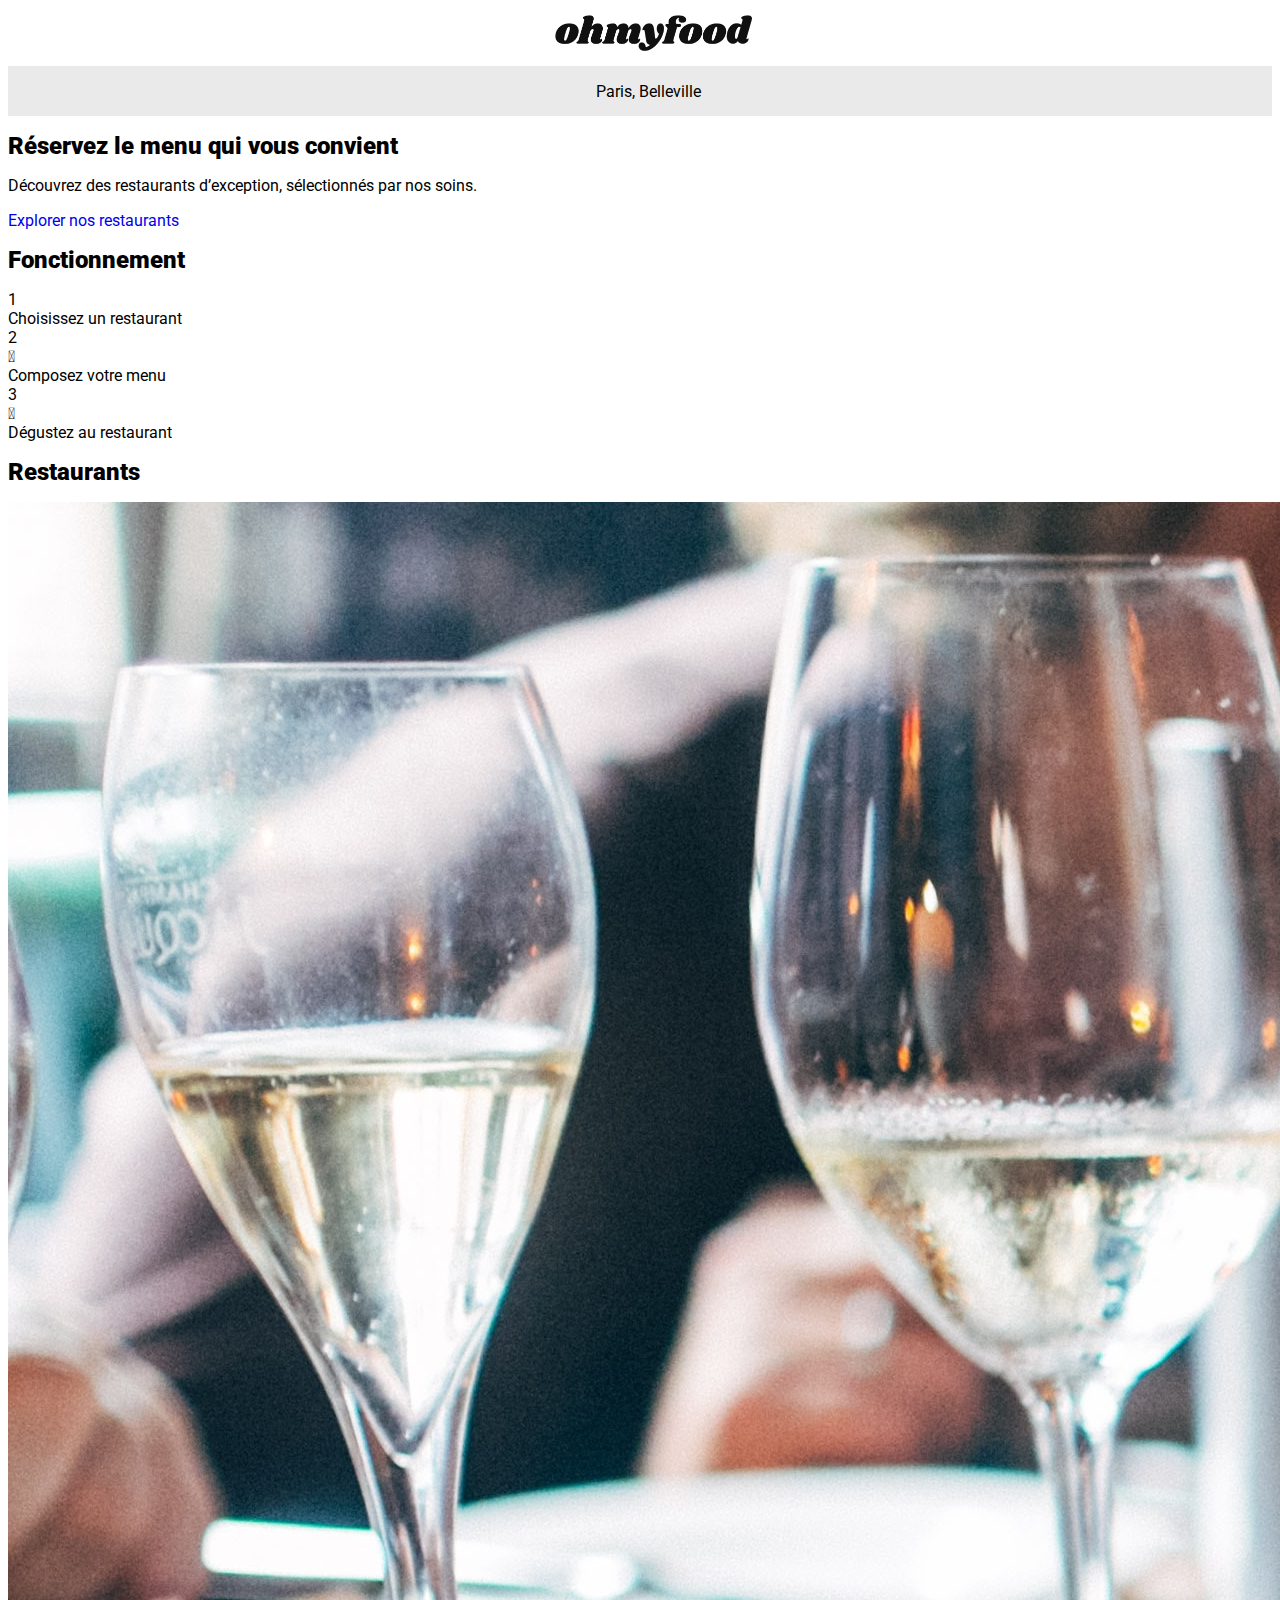
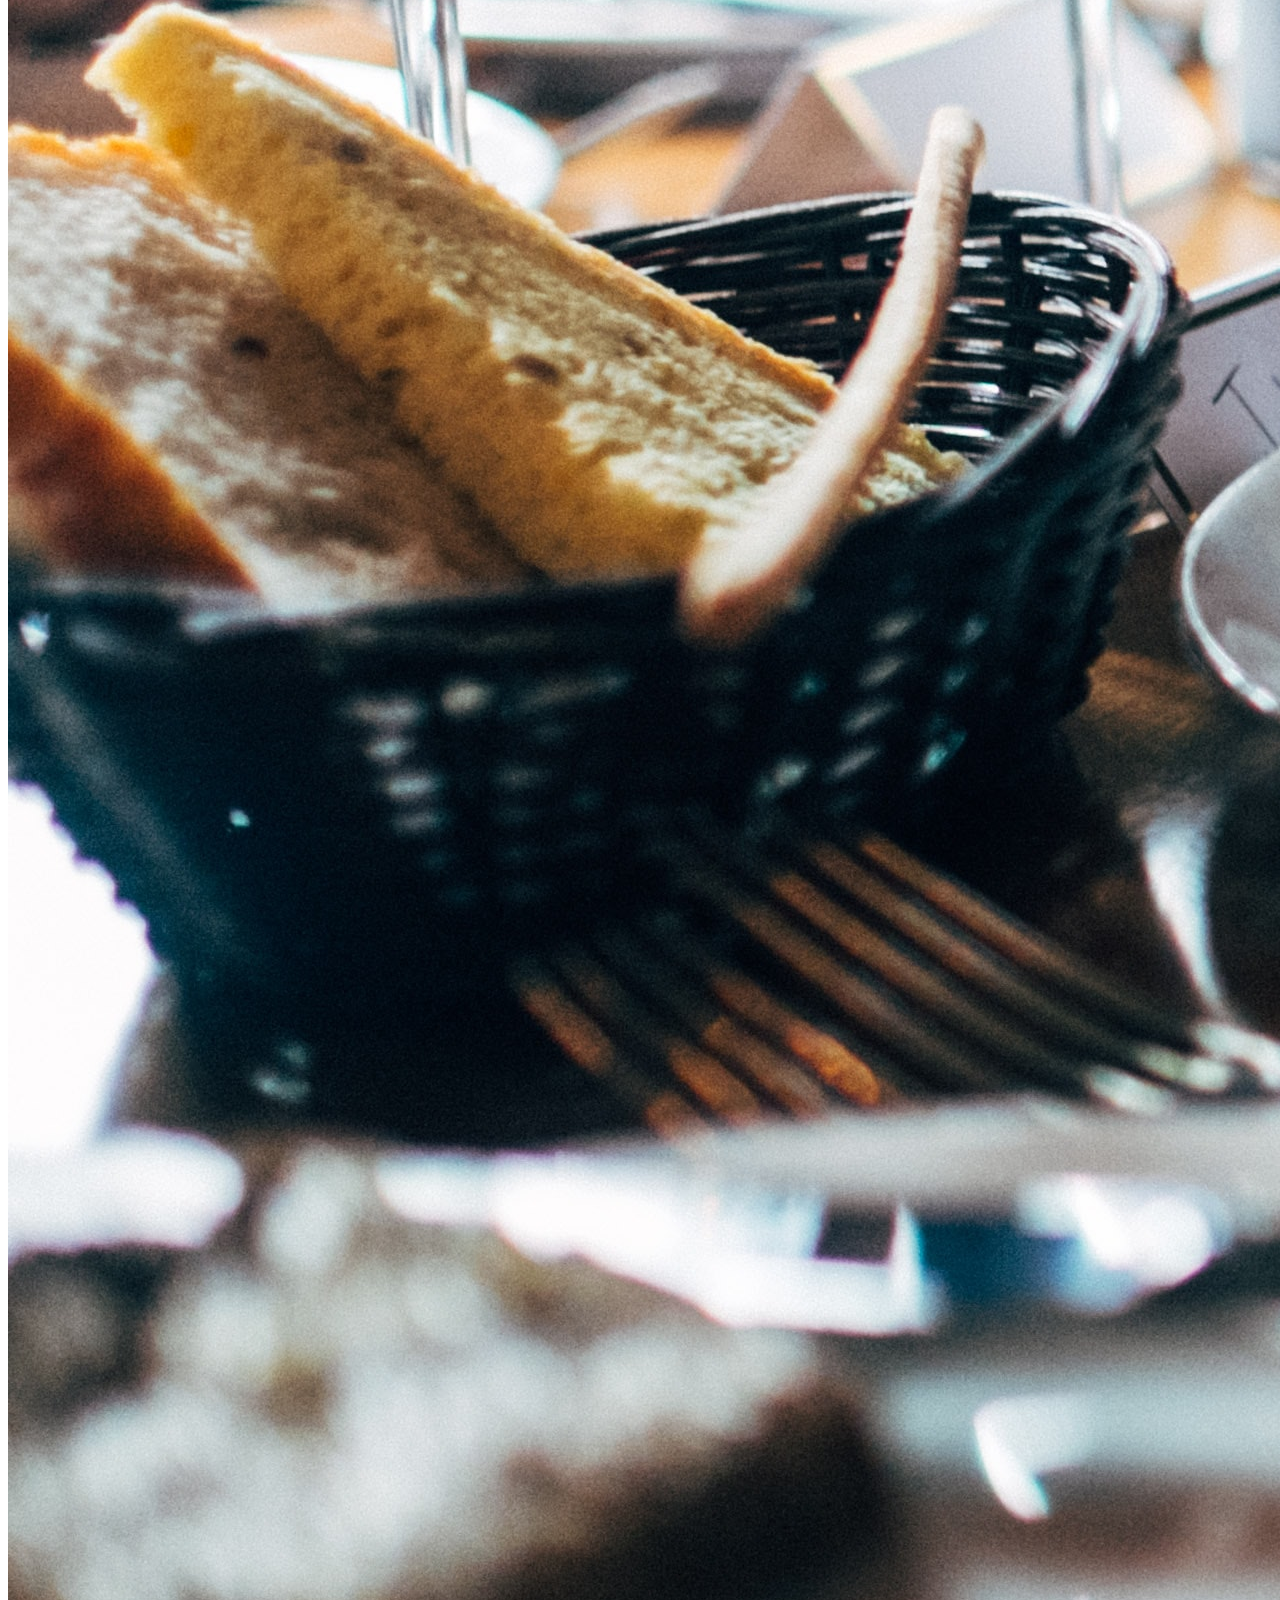
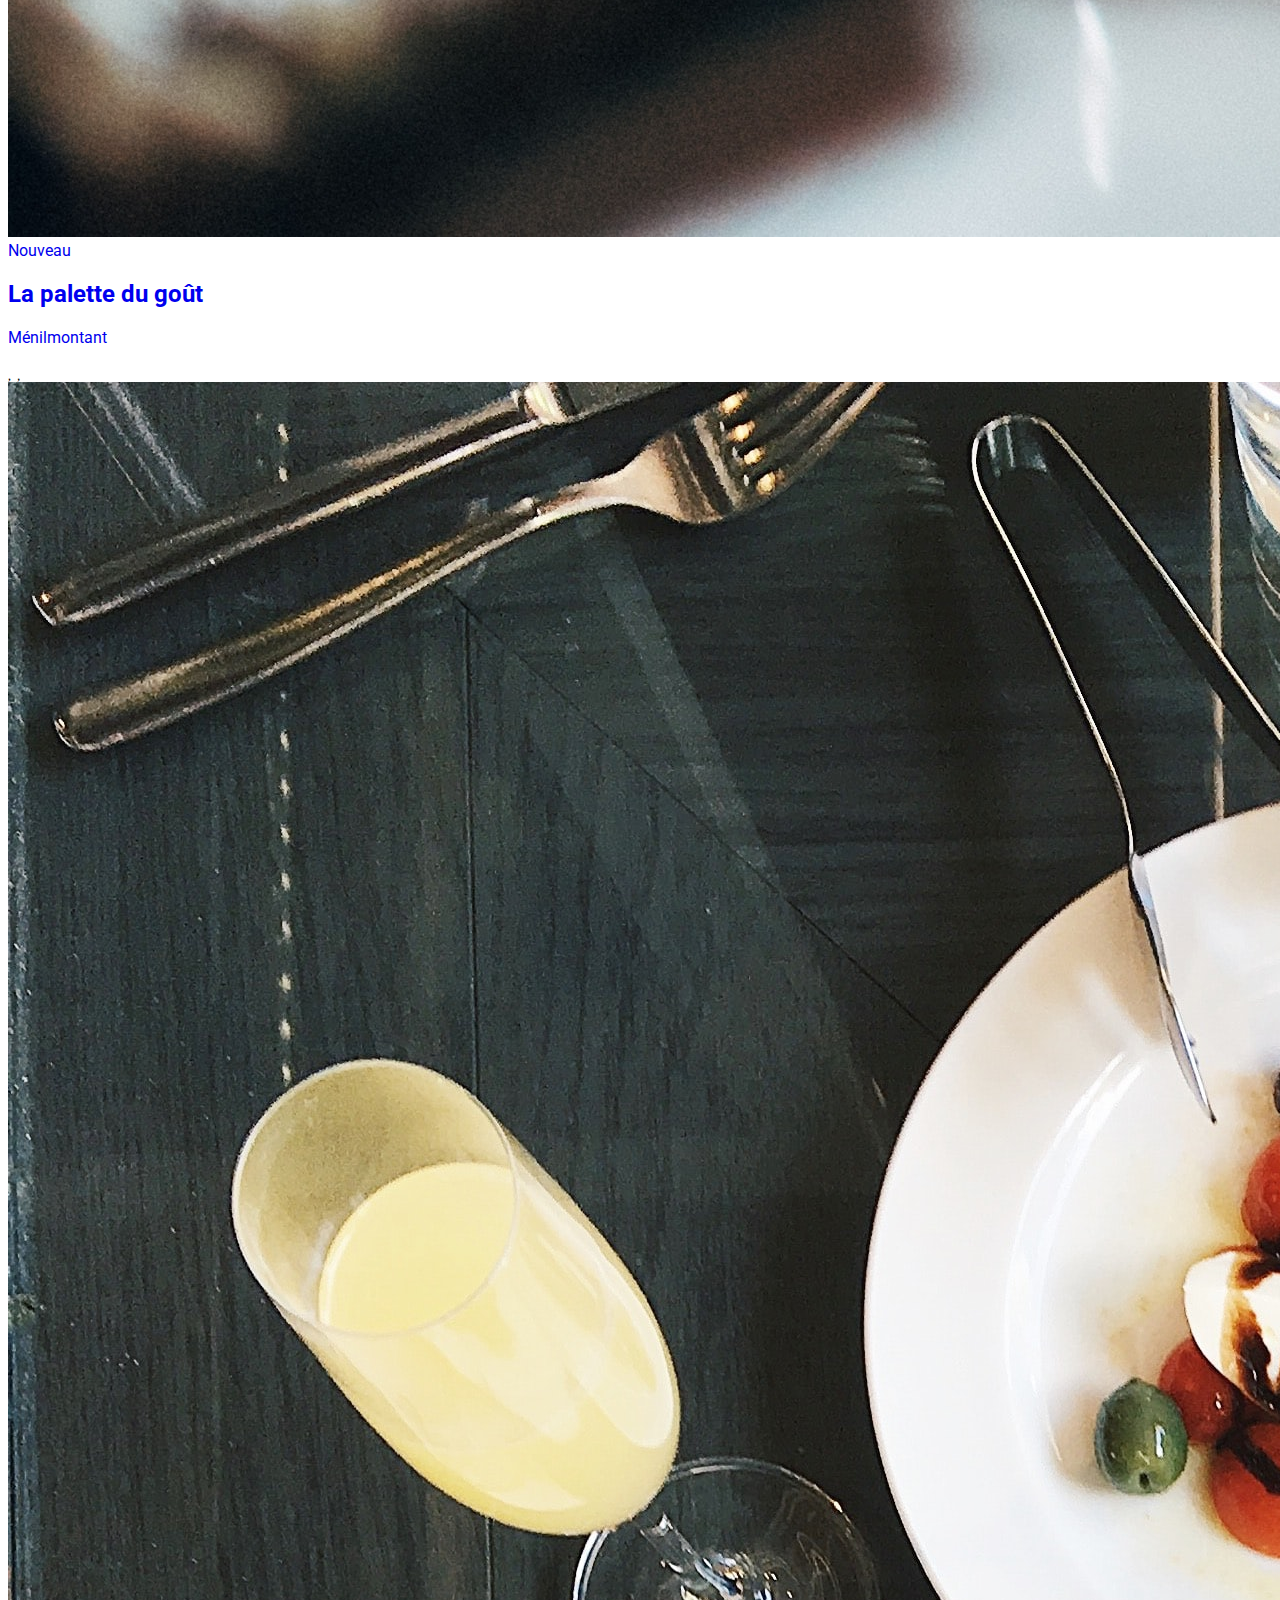
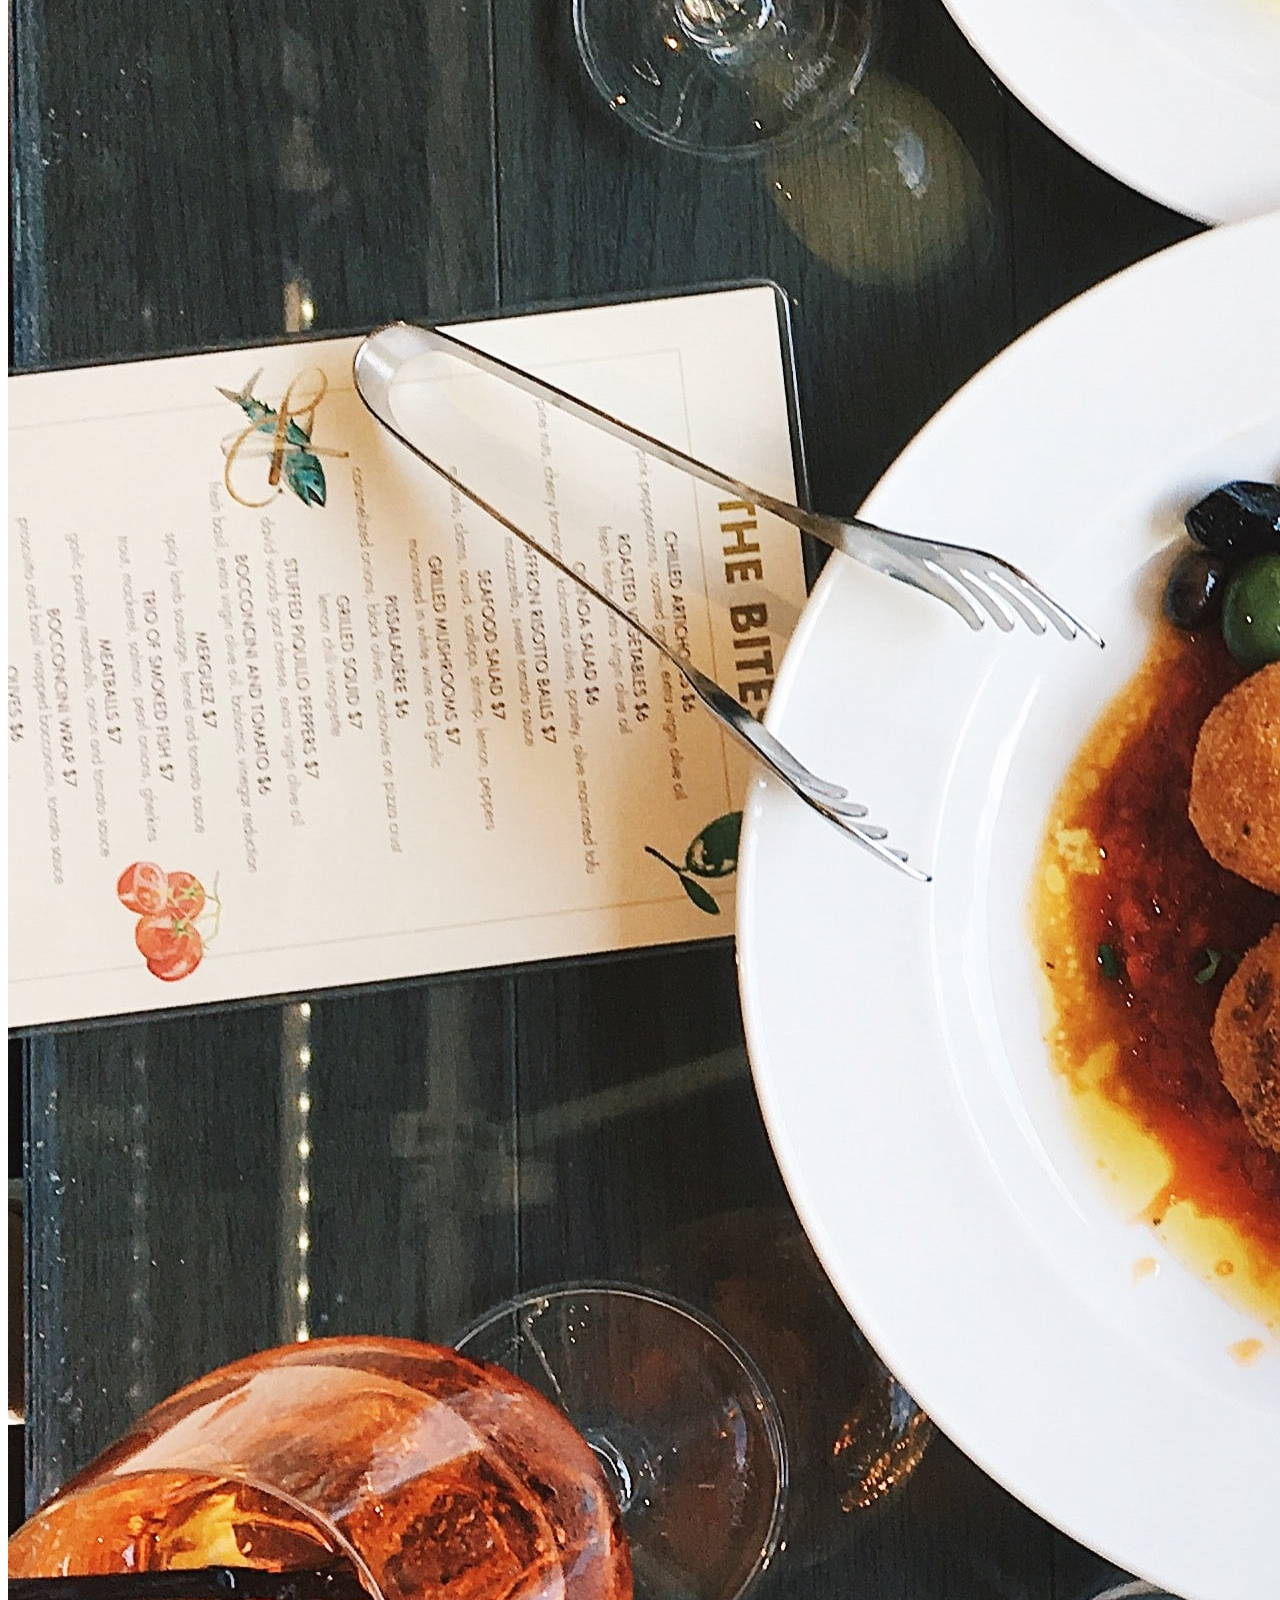
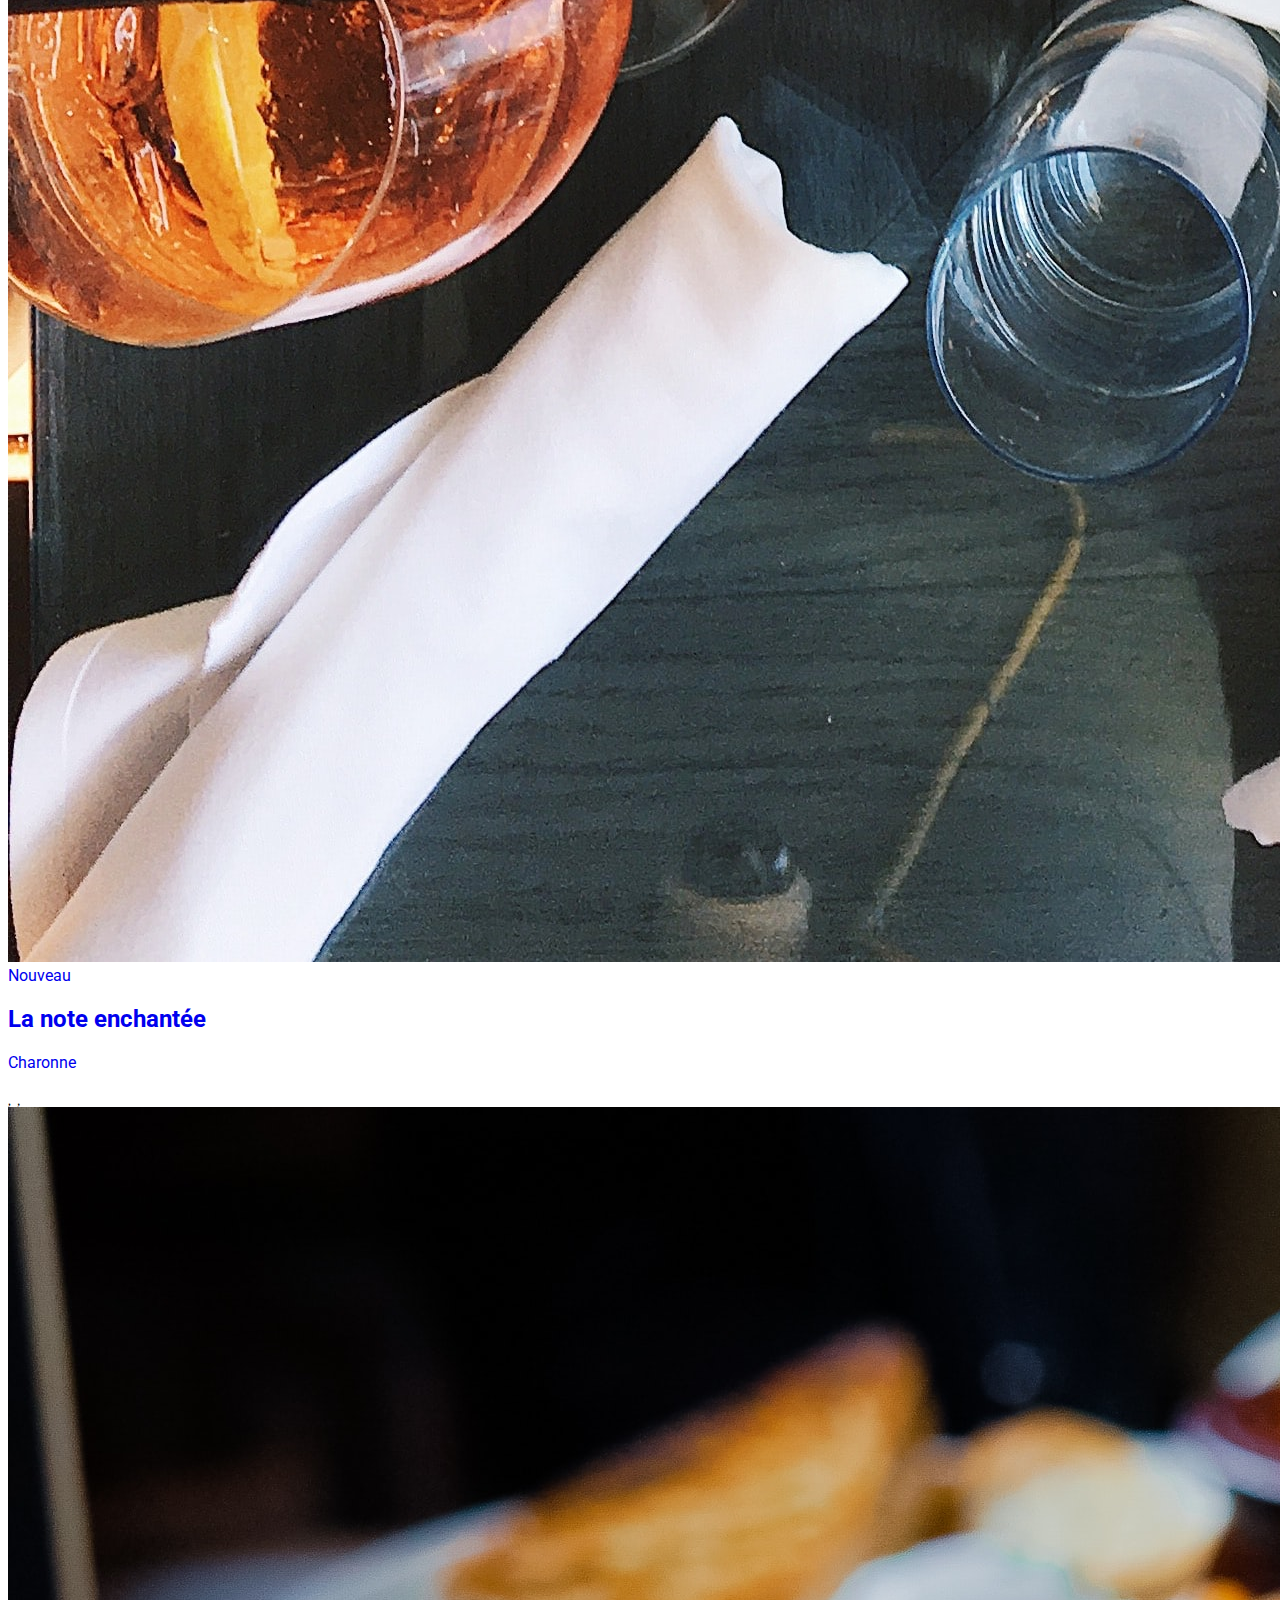
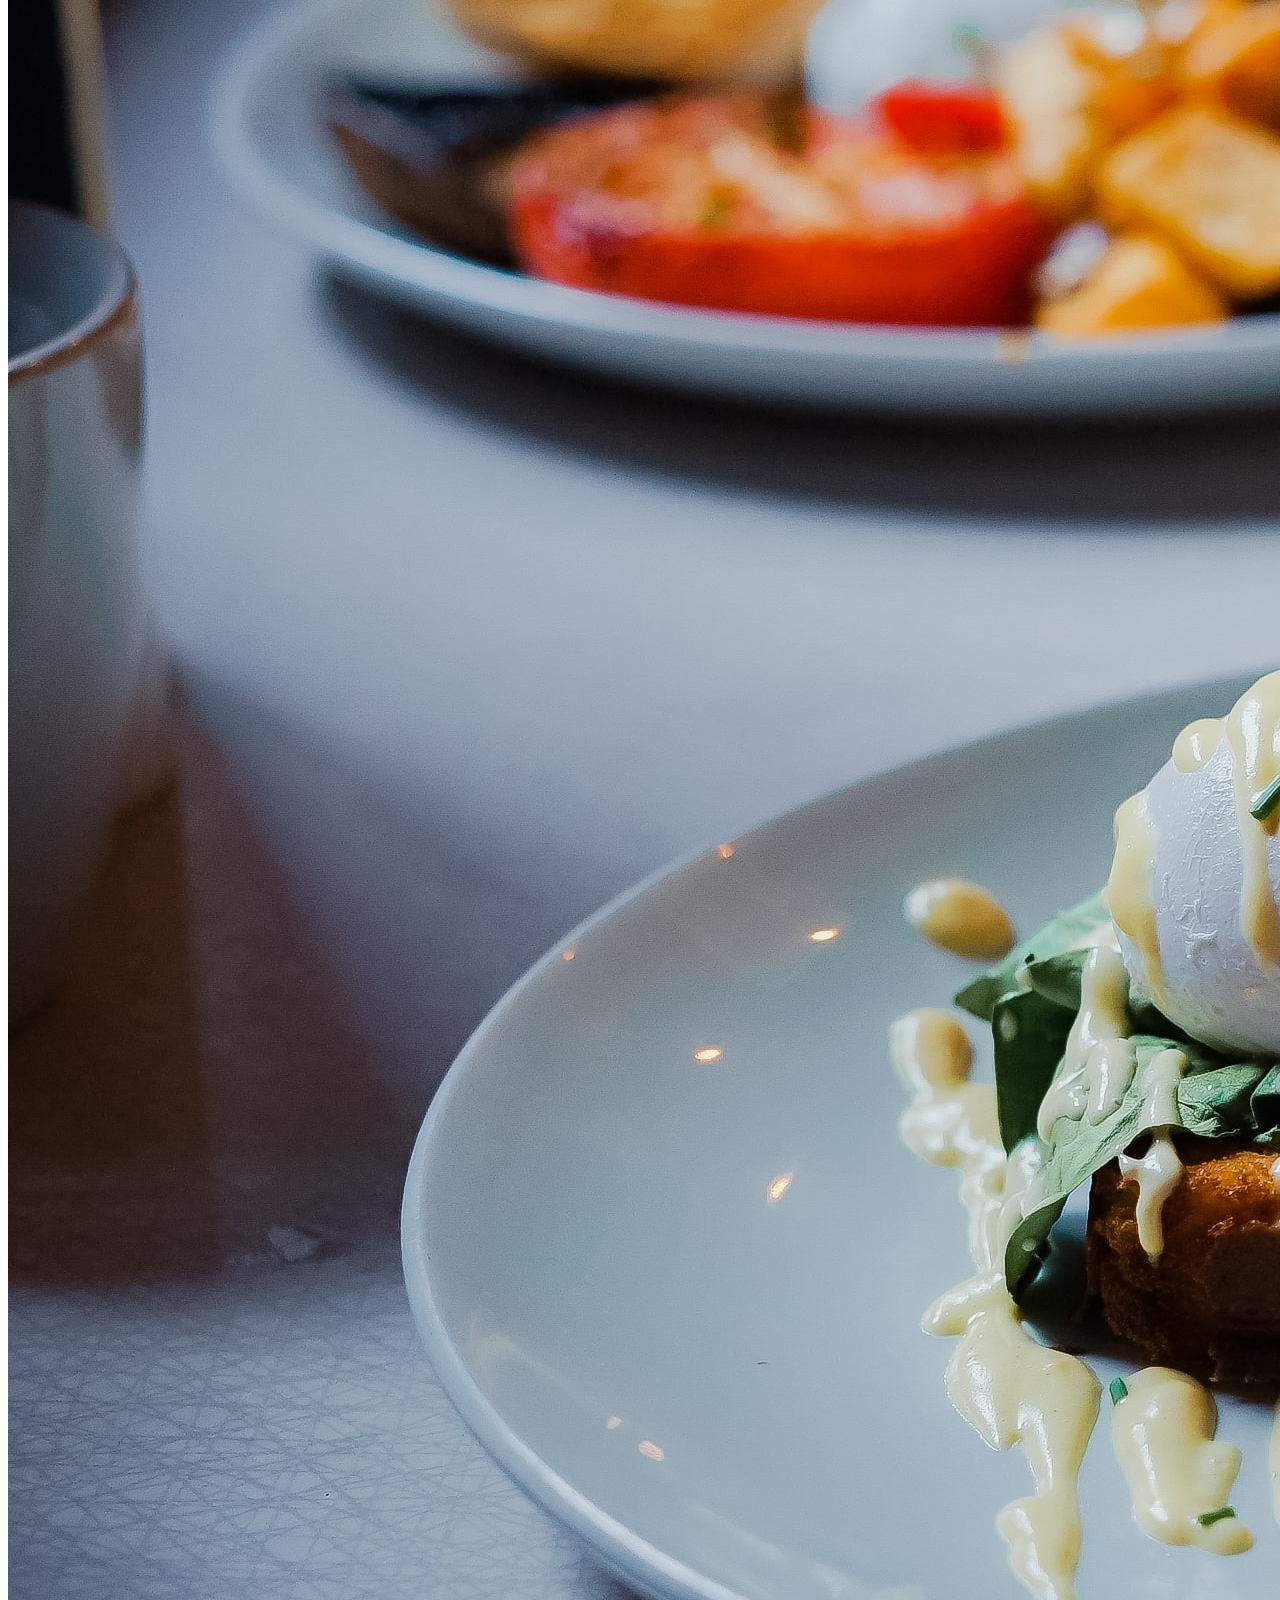
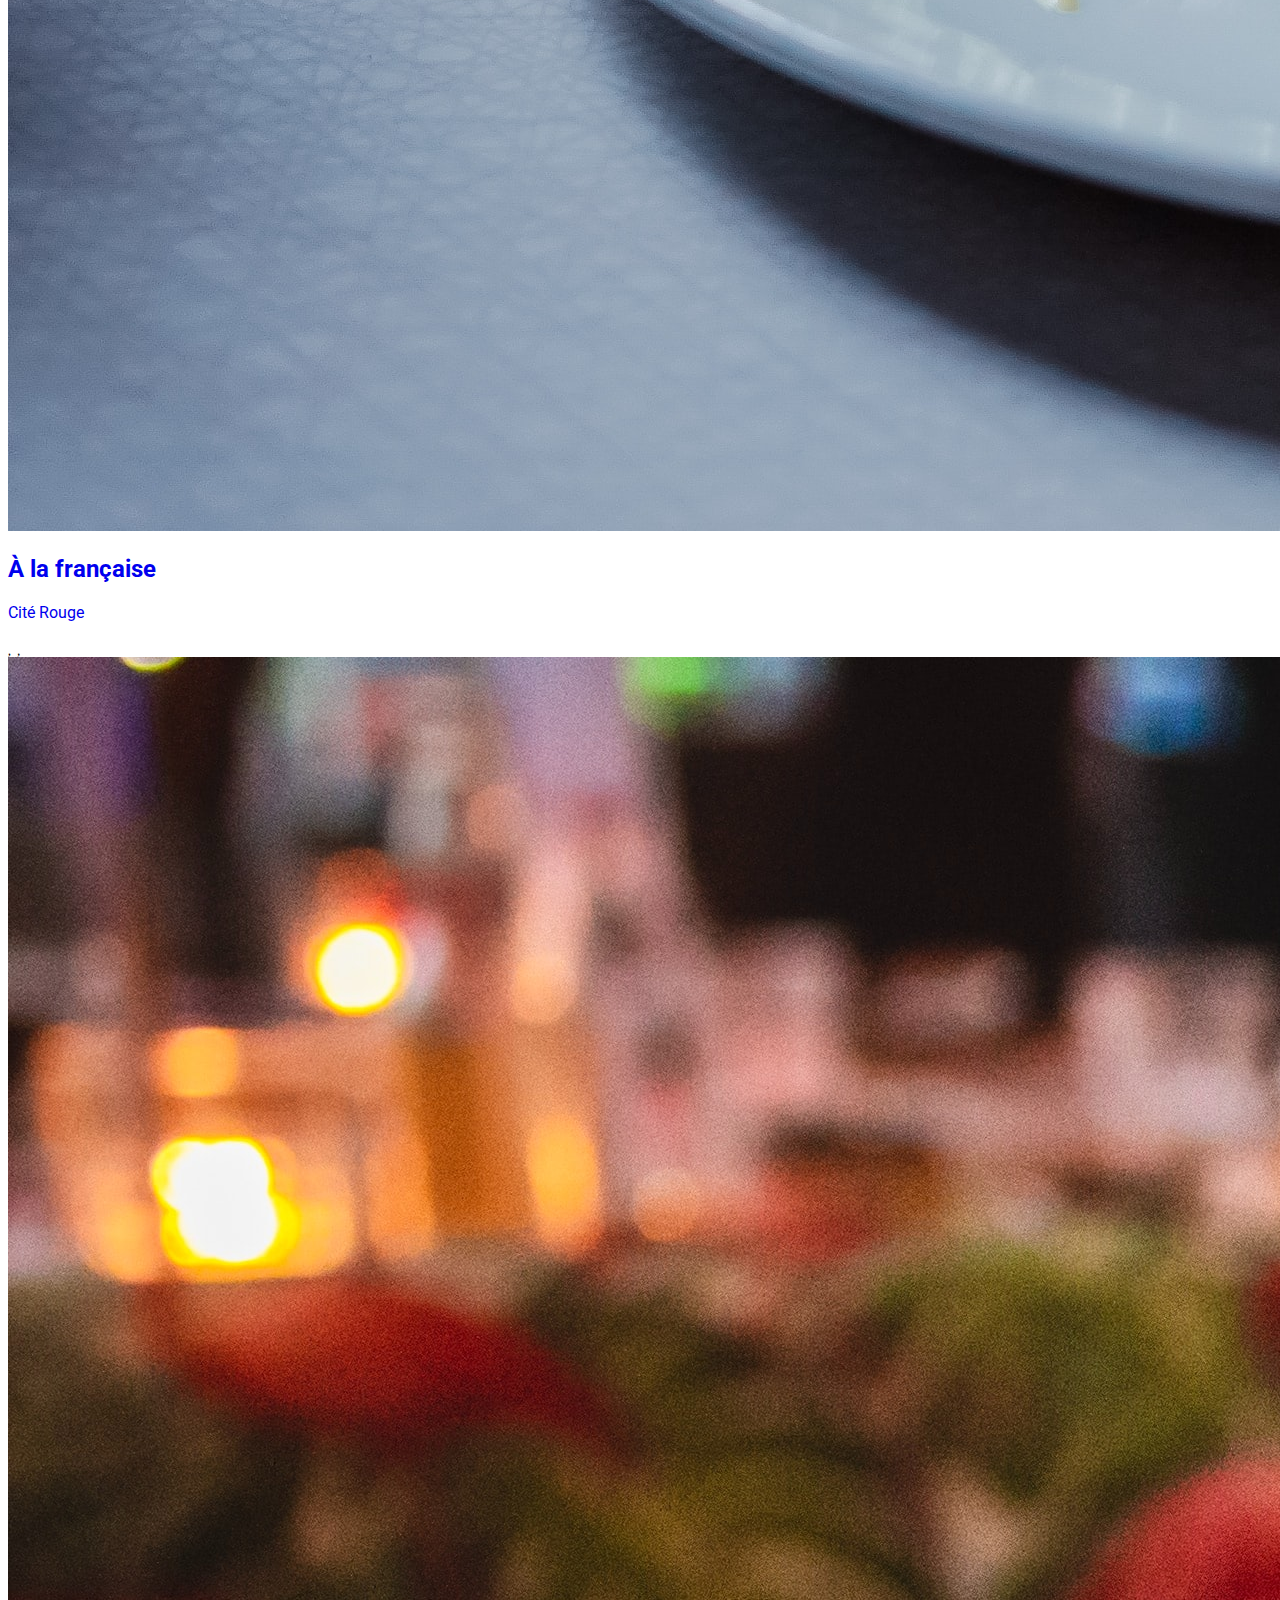
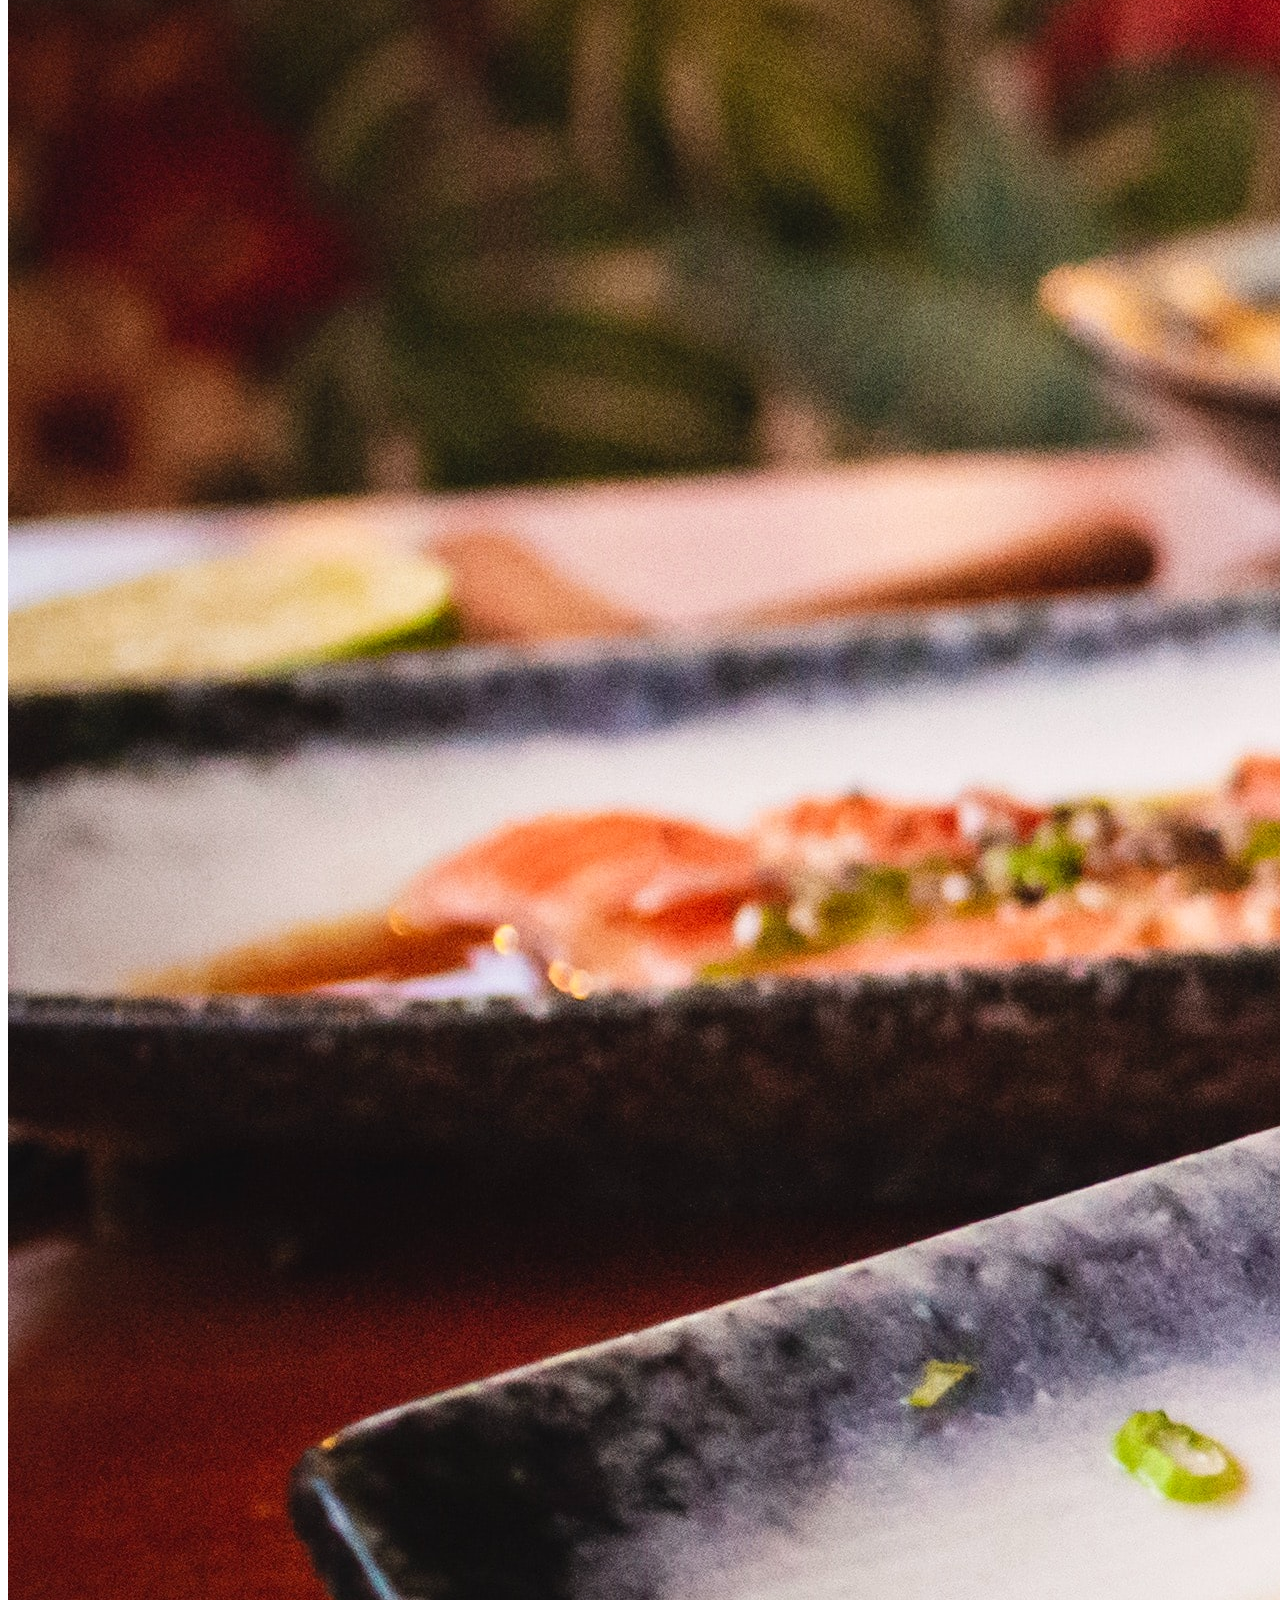
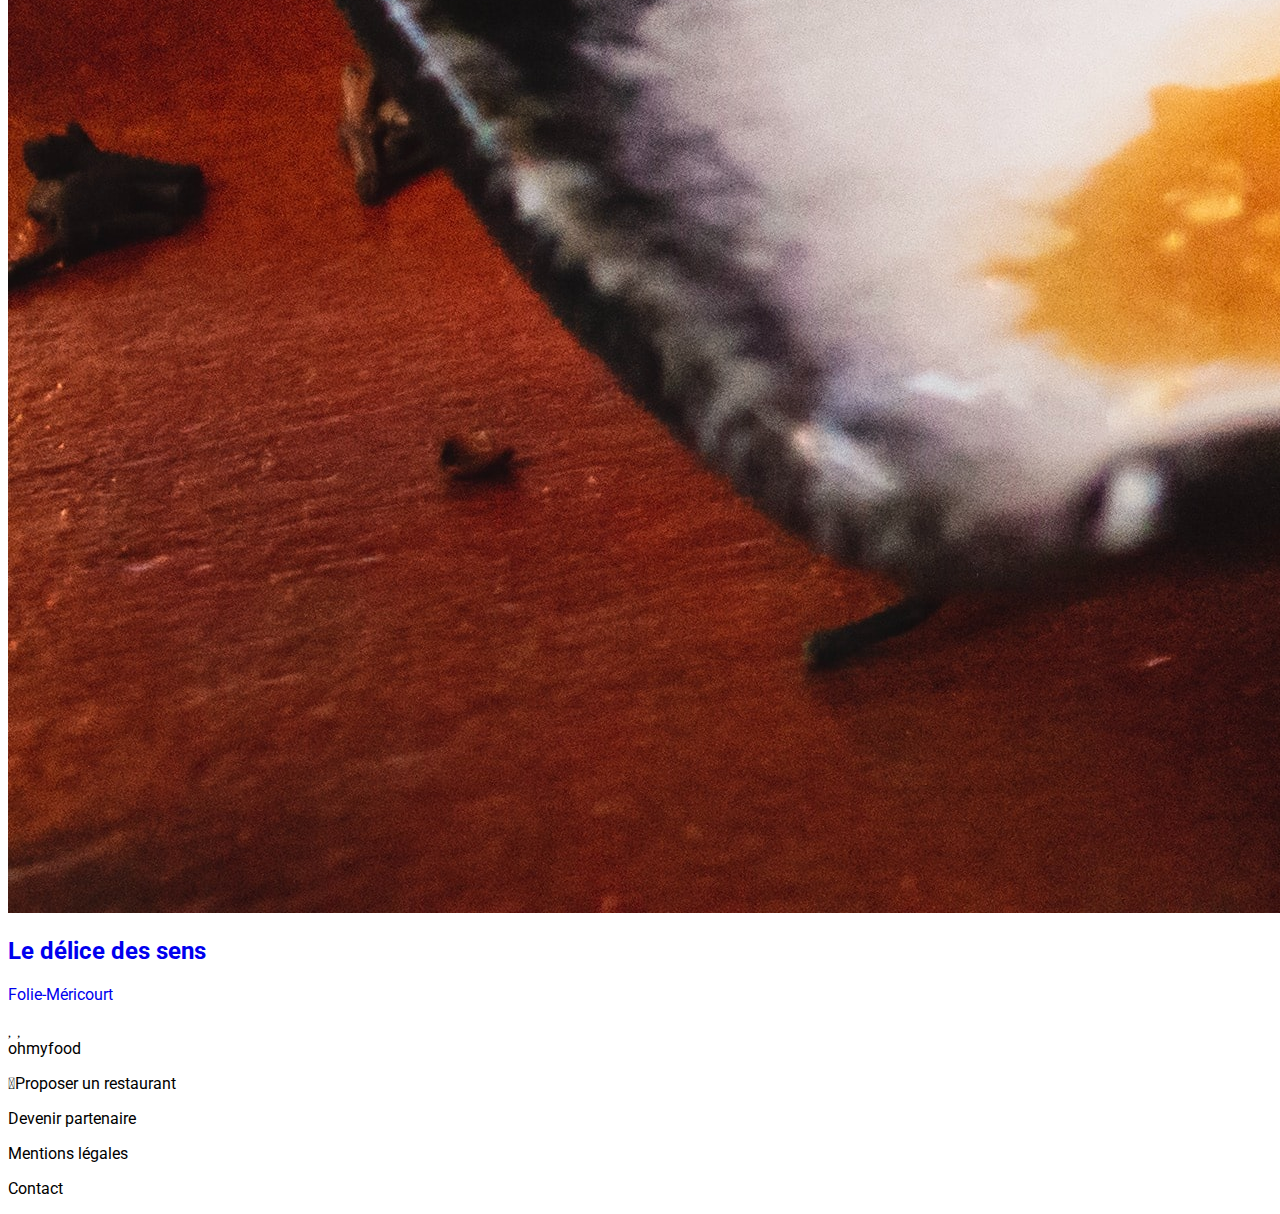
==== commit 3d74360f: "transitions-upd" ====
--- a/Home-page.html
+++ b/Home-page.html
@@ -22,6 +22,13 @@
 </head>
 
 <body>
+    <div class="loading"> 
+        <div class="loading-anim">
+        
+        </div>
+        <div class="loading-text"></div>
+    </div>
+    
     <div class="container">
         <header class="container-logo">
                 <div class="logo"><img src="images/logo/ohmyfood.png" alt="logo-ohmyfood"></div> 
@@ -35,7 +42,7 @@
             </div>
 
             <div class="reservation">
-                <h1>Réservez le menu qui <br>vous convient</h1>
+                <h1>Réservez le menu qui vous convient</h1>
                 <p class="description">Découvrez des restaurants d’exception, sélectionnés par nos soins.</p>
                 <a href="explorer"><div class="btn-explorer">Explorer nos restaurants</div></a>
             </div>
--- a/style.css
+++ b/style.css
@@ -1,4 +1,64 @@
 @charset "UTF-8";
+@keyframes progress-check {
+  0% {
+    opacity: 0;
+    width: 0;
+  }
+  100% {
+    opacity: 1;
+    width: 59px;
+  }
+}
+
+@keyframes descend-entrees {
+  0% {
+    transform: translateY(-100%);
+    opacity: 0;
+  }
+  100% {
+    transform: translateY(0);
+    opacity: 1;
+  }
+}
+
+@keyframes descend-plats {
+  0% {
+    transform: translateY(-100%);
+    opacity: 0;
+  }
+  100% {
+    transform: translateY(0);
+    opacity: 1;
+  }
+}
+
+@keyframes descend-desserts {
+  0% {
+    transform: translateY(-100%);
+    opacity: 0;
+  }
+  100% {
+    transform: translateY(0);
+    opacity: 1;
+  }
+}
+
+main {
+  animation: loading 4s;
+}
+
+@keyframes loading {
+  0% {
+    opacity: 0;
+  }
+  50% {
+    opacity: 0.5;
+  }
+  100% {
+    opacity: 1;
+  }
+}
+
 @media (max-width: 767.98px) {
   * {
     font-family: 'Roboto', sans-serif;
@@ -250,16 +310,17 @@
     position: absolute;
     align-self: center;
     justify-content: flex-end;
-    -webkit-text-fill-color: transparent;
+    color: transparent;
     margin-top: 25px;
     font-size: 20px;
-    -webkit-text-stroke-color: black;
     -webkit-background-clip: text;
     right: 25px;
-    transition: background-image 3s, padding-top 2s;
-  }
-  .heart-full:active {
     background-image: linear-gradient(#9356DC, #FF79DA);
+    opacity: 0;
+    transition: opacity 1s;
+  }
+  .heart-full:hover {
+    opacity: 1;
   }
   /*FOOTER*/
   footer {
@@ -322,6 +383,12 @@
     padding: 20px;
     justify-content: space-between;
     width: 85%;
+  }
+  .main-container .container-title .heart-empty {
+    margin-top: -10px;
+  }
+  .main-container .container-title .heart-full {
+    margin-top: -10px;
   }
   .main-container .container-title .nom-resto {
     color: var(--Black, #101010);
@@ -357,12 +424,23 @@
   }
   .fonc-etapes {
     display: flex;
-    gap: 15px;
     flex-direction: row;
     align-items: center;
     padding-left: 15px;
     padding-right: 15px;
     width: 93%;
+    position: relative;
+    cursor: pointer;
+  }
+  .fonc-etapes:active .check-mark-button {
+    transform: translateX(0);
+    transition: transform 750ms ease;
+    transition: width 1s ease-in-out;
+    width: 70px;
+  }
+  .fonc-etapes:active .prix {
+    transform: translateX(-60px);
+    transition: transform 5s ease;
   }
   .fonc-etapes a {
     width: 93%;
@@ -375,7 +453,6 @@
     gap: 5px;
     height: 72.379px;
     width: 100%;
-    padding-left: 30px;
     border-radius: 20px;
     background: white;
     box-shadow: 0px 4px 15px 0px rgba(0, 0, 0, 0.15);
@@ -401,23 +478,27 @@
   .fonc-btn .plat-info-prix .prix {
     font-size: 13px;
     font-weight: 700;
+    position: absolute;
+    right: 40px;
+    display: inline-flex;
+    transition: 1s linear;
   }
   .fonc-btn .fonc-btn-menu {
-    width: 93%;
+    width: 100%;
+    padding-left: 15px;
   }
   .check-mark-button {
+    width: 0%;
     position: relative;
     display: flex;
     justify-content: center;
     align-items: center;
-    width: 59px;
     height: 73px;
     background: #99E2D0;
     border-radius: 0px 15px 15px 0px;
     overflow: hidden;
-    visibility: hidden;
-    margin-right: -50px;
-    animation: reverse__check-mark-button__appear 0.8s;
+    transform: translateX(0);
+    transition: transform 750ms ease;
     z-index: 0;
   }
   .check-mark-button i {
@@ -437,4 +518,159 @@
     text-decoration: none;
     color: #000;
   }
-}
+  .progress-entrees {
+    opacity: 0;
+    animation: descend-entrees 2s ease forwards;
+    display: flex;
+    gap: 12px;
+    flex-direction: column;
+  }
+  .progress-plats {
+    opacity: 0;
+    animation: descend-plats 2s ease forwards;
+    animation-delay: 2s;
+    display: flex;
+    gap: 12px;
+    flex-direction: column;
+  }
+  .progress-desserts {
+    opacity: 0;
+    animation: descend-desserts 2s ease forwards;
+    animation-delay: 4s;
+    display: flex;
+    gap: 12px;
+    flex-direction: column;
+  }
+}
+
+/*FORMAT DESKTOP*/
+* {
+  font-family: 'Roboto', sans-serif;
+}
+
+* a {
+  text-decoration: none;
+}
+
+* h1 {
+  font-size: 24px;
+  font-weight: 900;
+}
+
+* .icon {
+  display: flex;
+  align-items: center;
+}
+
+.logo {
+  display: flex;
+  width: 100%;
+  justify-content: center;
+  align-items: center;
+  gap: 40px;
+  margin: 15px;
+}
+
+.logo img {
+  width: 197px;
+  height: 36px;
+  padding: 0px 19px 0px 16px;
+}
+
+.location {
+  display: flex;
+  height: 50px;
+  justify-content: center;
+  align-items: center;
+  gap: 17px;
+  align-self: stretch;
+  background-color: #EAEAEA;
+}
+
+/*
+.reservation{
+    display: flex;
+    flex-direction: column;
+    align-items: center;
+    width: 100%;
+    background-color: #F6F6F6;
+    padding-bottom: 2%;
+    
+    h1{
+        height: 15px ;
+    }
+
+}
+
+.btn-explorer{
+    width: 218px;
+    height: 50px;
+    border-radius: 25px;
+    background: var(--Button-Gradient, linear-gradient(360deg, #9356DC -11.44%, #FF79DA 123.93%));
+    box-shadow: 0px 4px 20px 0px rgba(0, 0, 0, 0.25);    
+    display: flex;
+    color: var(--White, #FFF);
+    text-align: center;
+    flex-direction: column;
+    justify-content: center;
+    transition: opacity 2s, box-shadow 2s;
+    
+    &:hover{
+        
+        opacity: 0.7;
+        box-shadow: 0px 4px 15px 0px rgba(0, 0, 0, 0.5);
+    }
+}
+.fonctionnement{
+    display: flex;
+    padding: 50px 180px;
+    flex-direction: column;
+    
+    h1{
+        width: 275px;
+        height: 31px;
+        margin: 0;
+    }
+    .fonc-etapes{
+        display: flex;
+        gap: 15px;
+        flex-direction: row;
+        align-items: center;
+        padding: 15px;
+        
+        .cercle{
+            width: 24px;
+            height: 24px;
+            border-radius: 20px;
+            background: #9356DC;
+            position: absolute;
+            z-index: 1;
+            display: flex;
+            justify-content: center;
+            align-items: center;
+            color: white;
+            margin: -10px;
+           
+        }
+        .fonc-btn{
+            
+            display: flex;
+            height: 72.379px;
+            width: 100%;
+            gap: 25px;
+            padding-left: 30px;
+            border-radius: 20px;
+            background: var(--Background, #F6F6F6);
+            box-shadow: 0px 4px 15px 0px rgba(0, 0, 0, 0.15);
+            .btn-text{
+                display: flex;
+                align-items: center;
+            }
+            .icon i{
+                color: #7E7E7E;
+            }
+        }
+        
+    }
+}
+*/
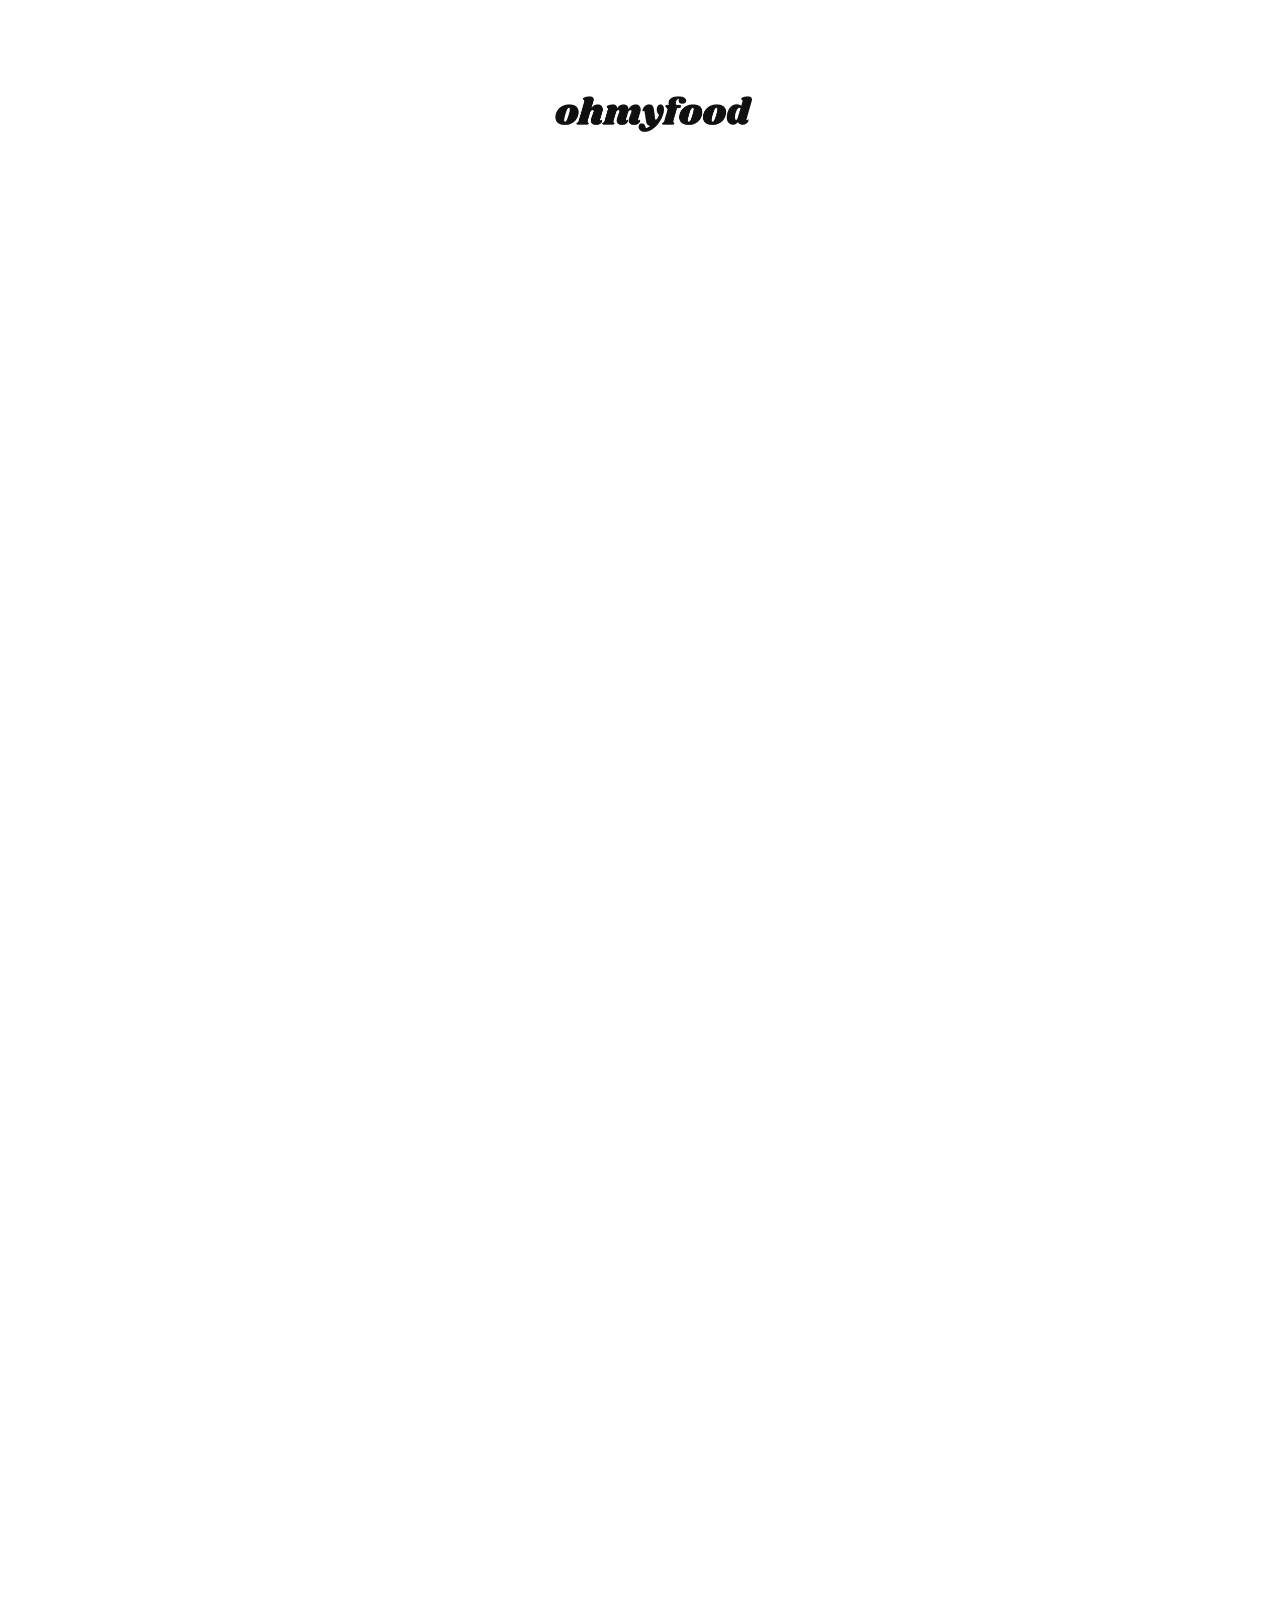
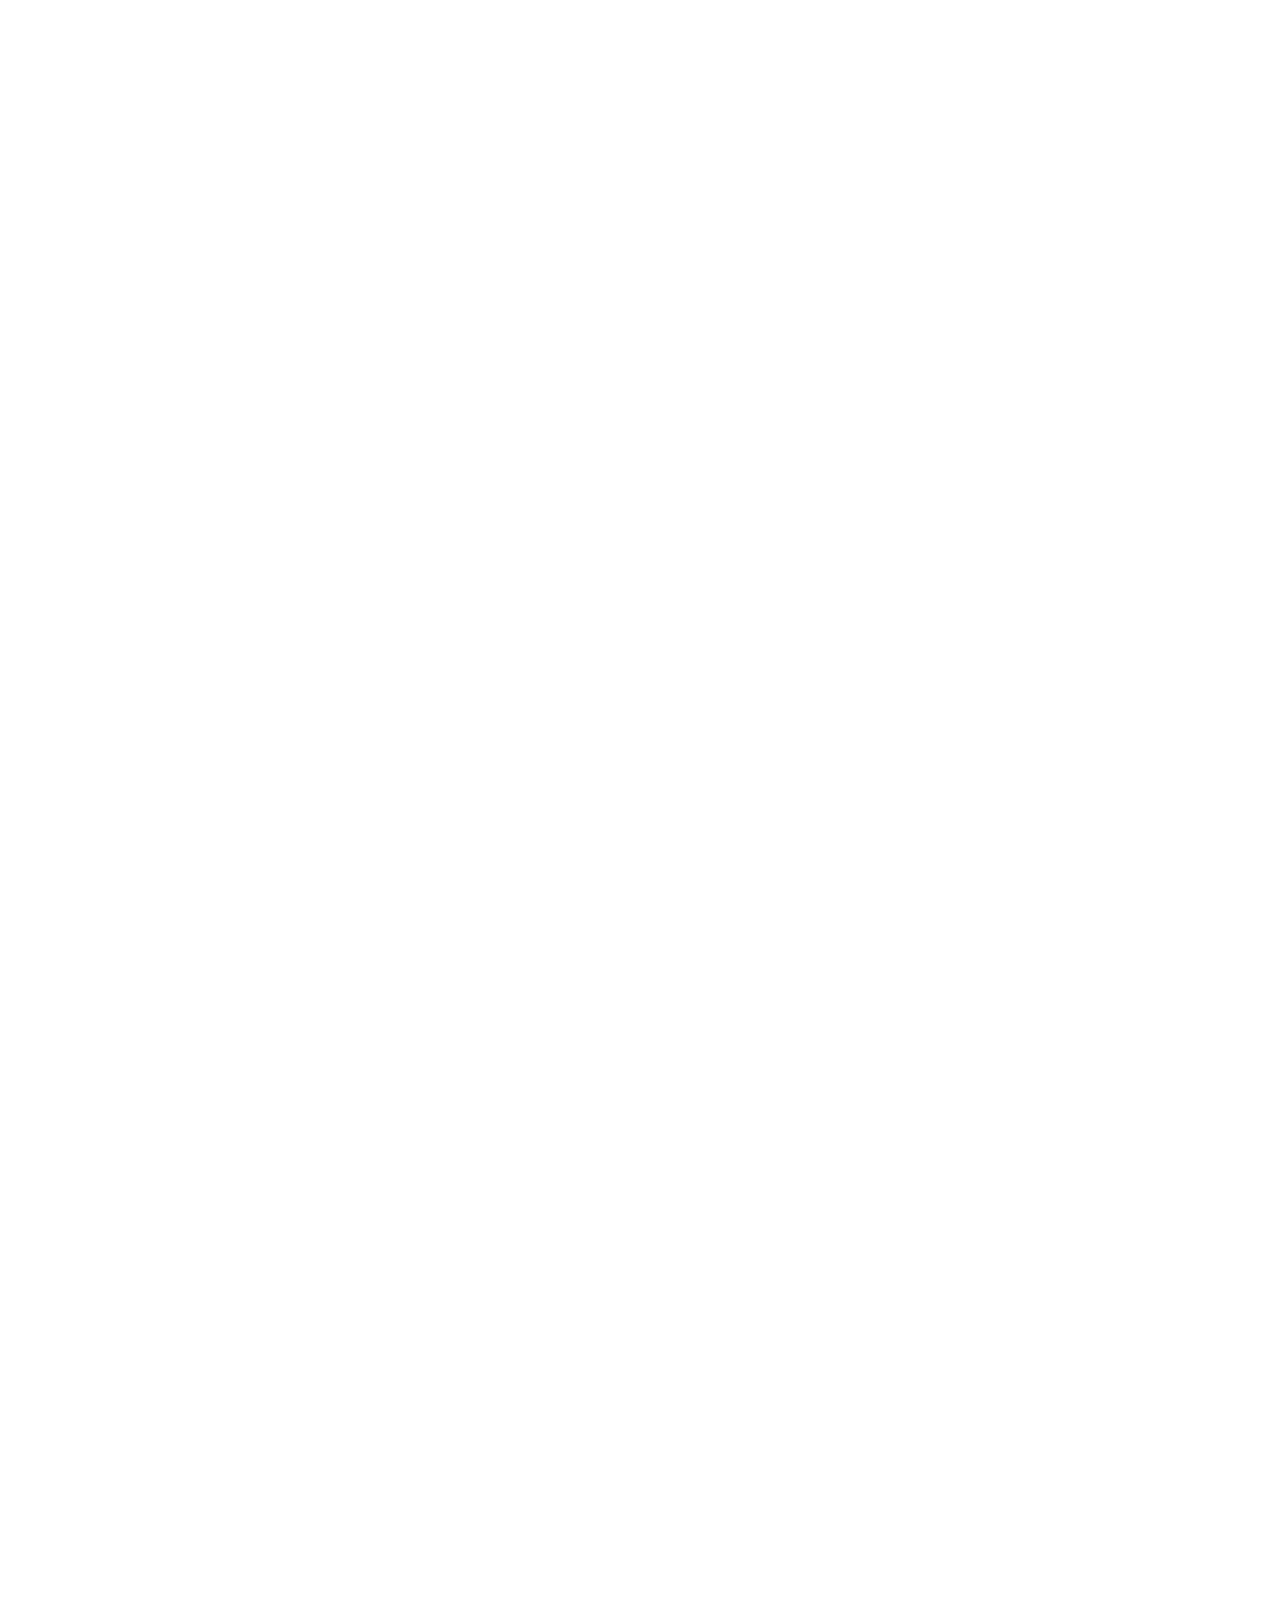
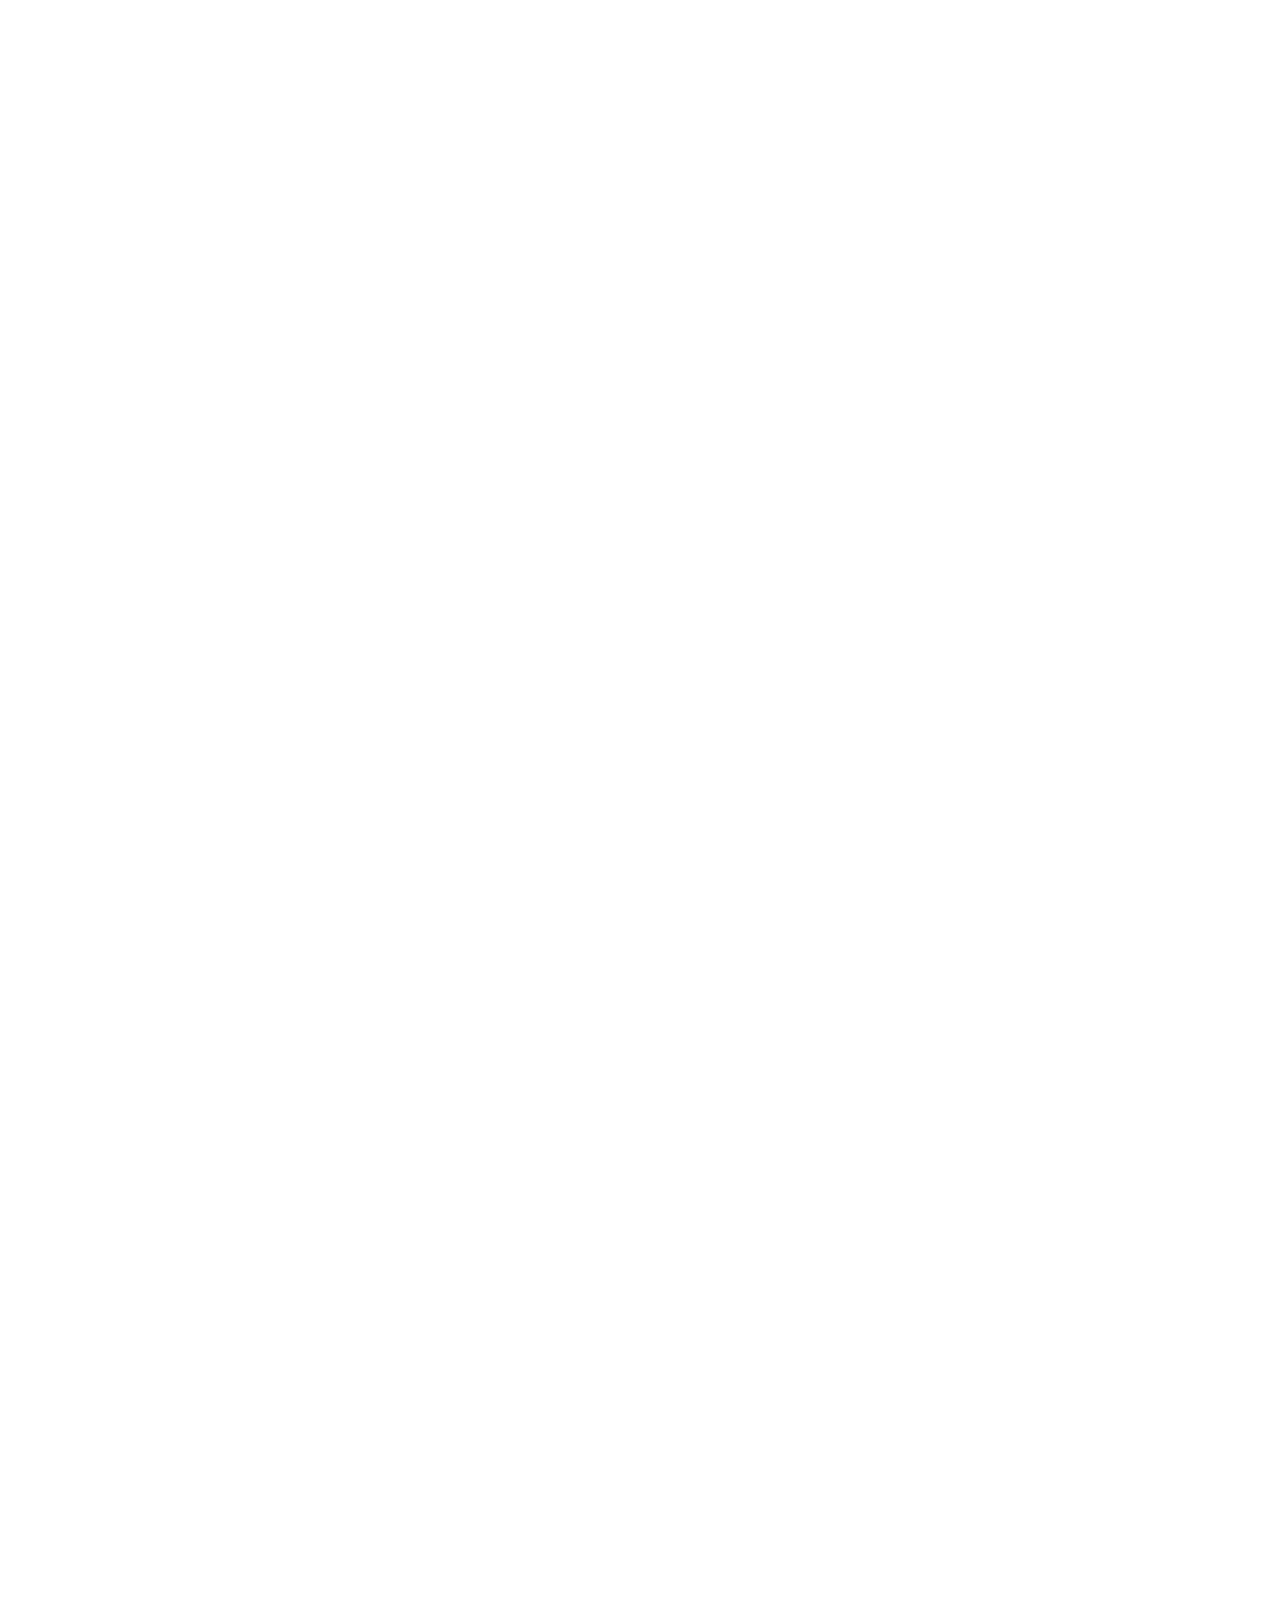
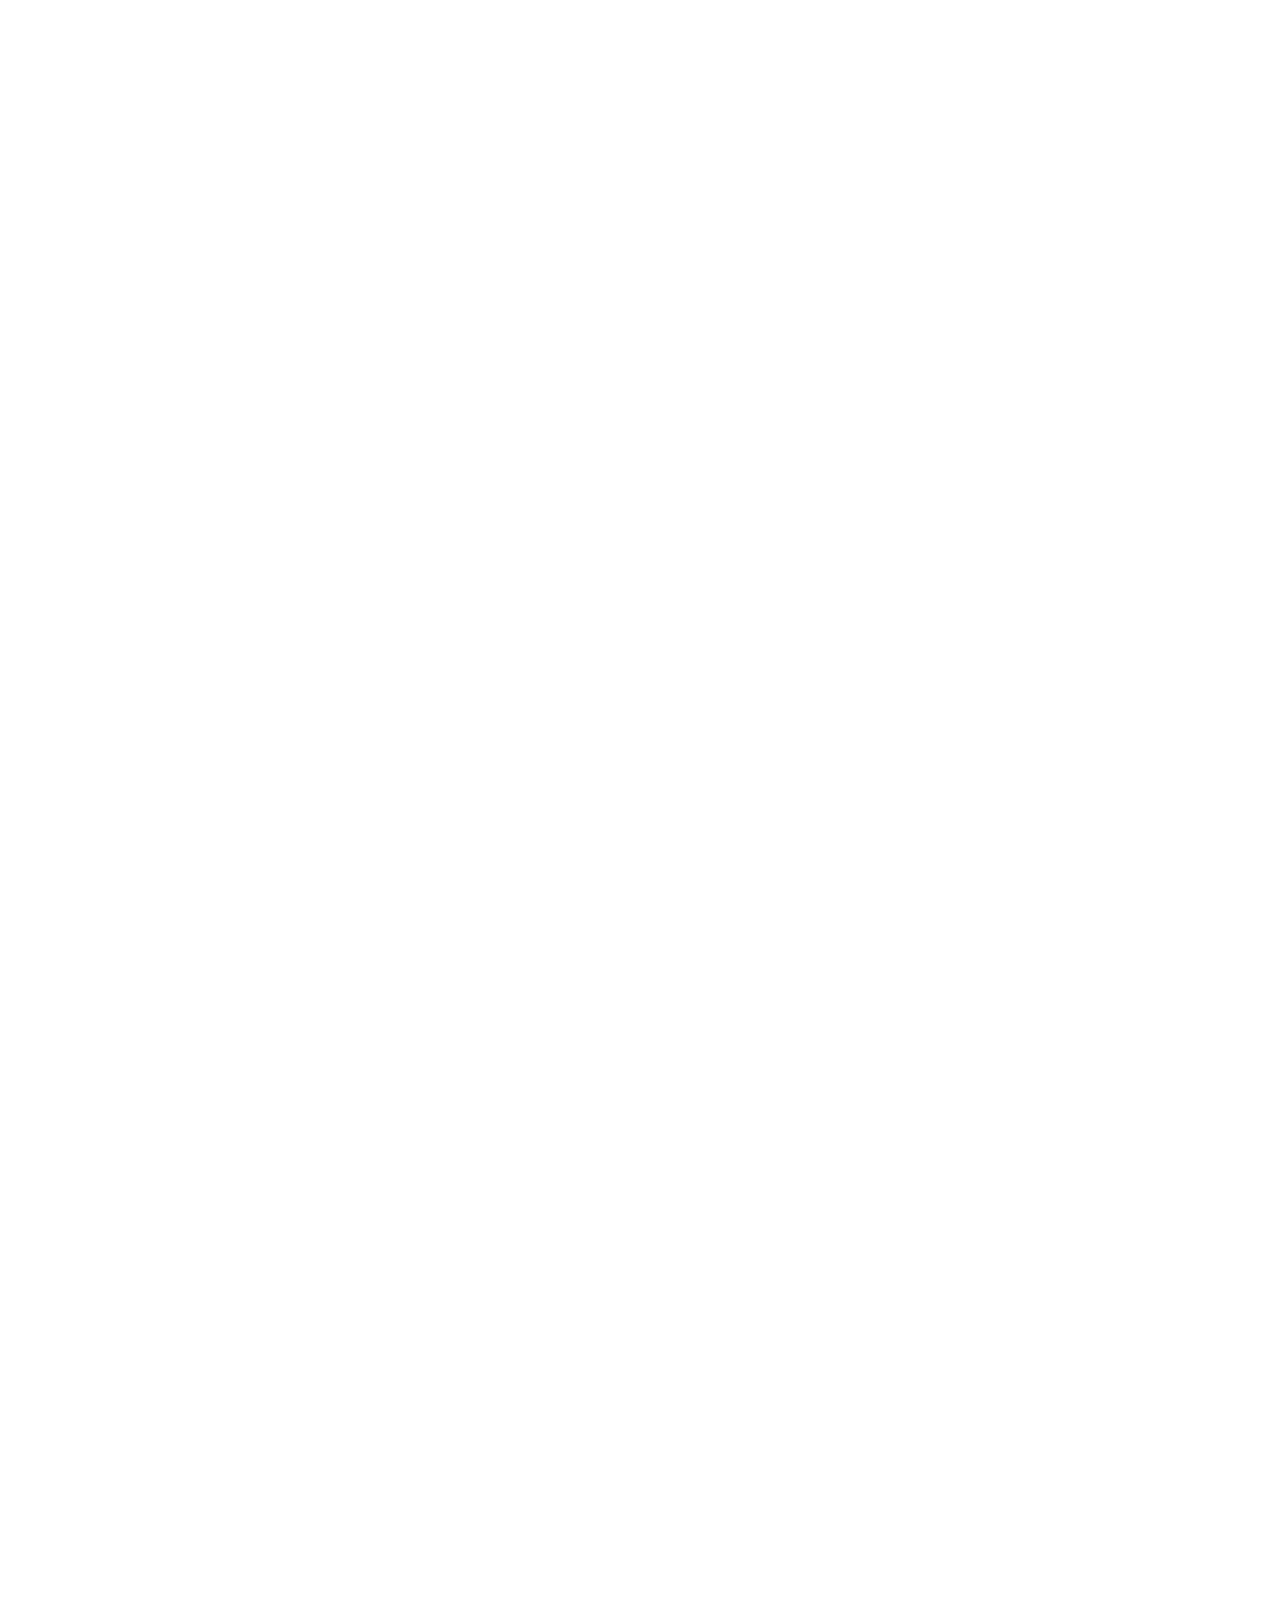
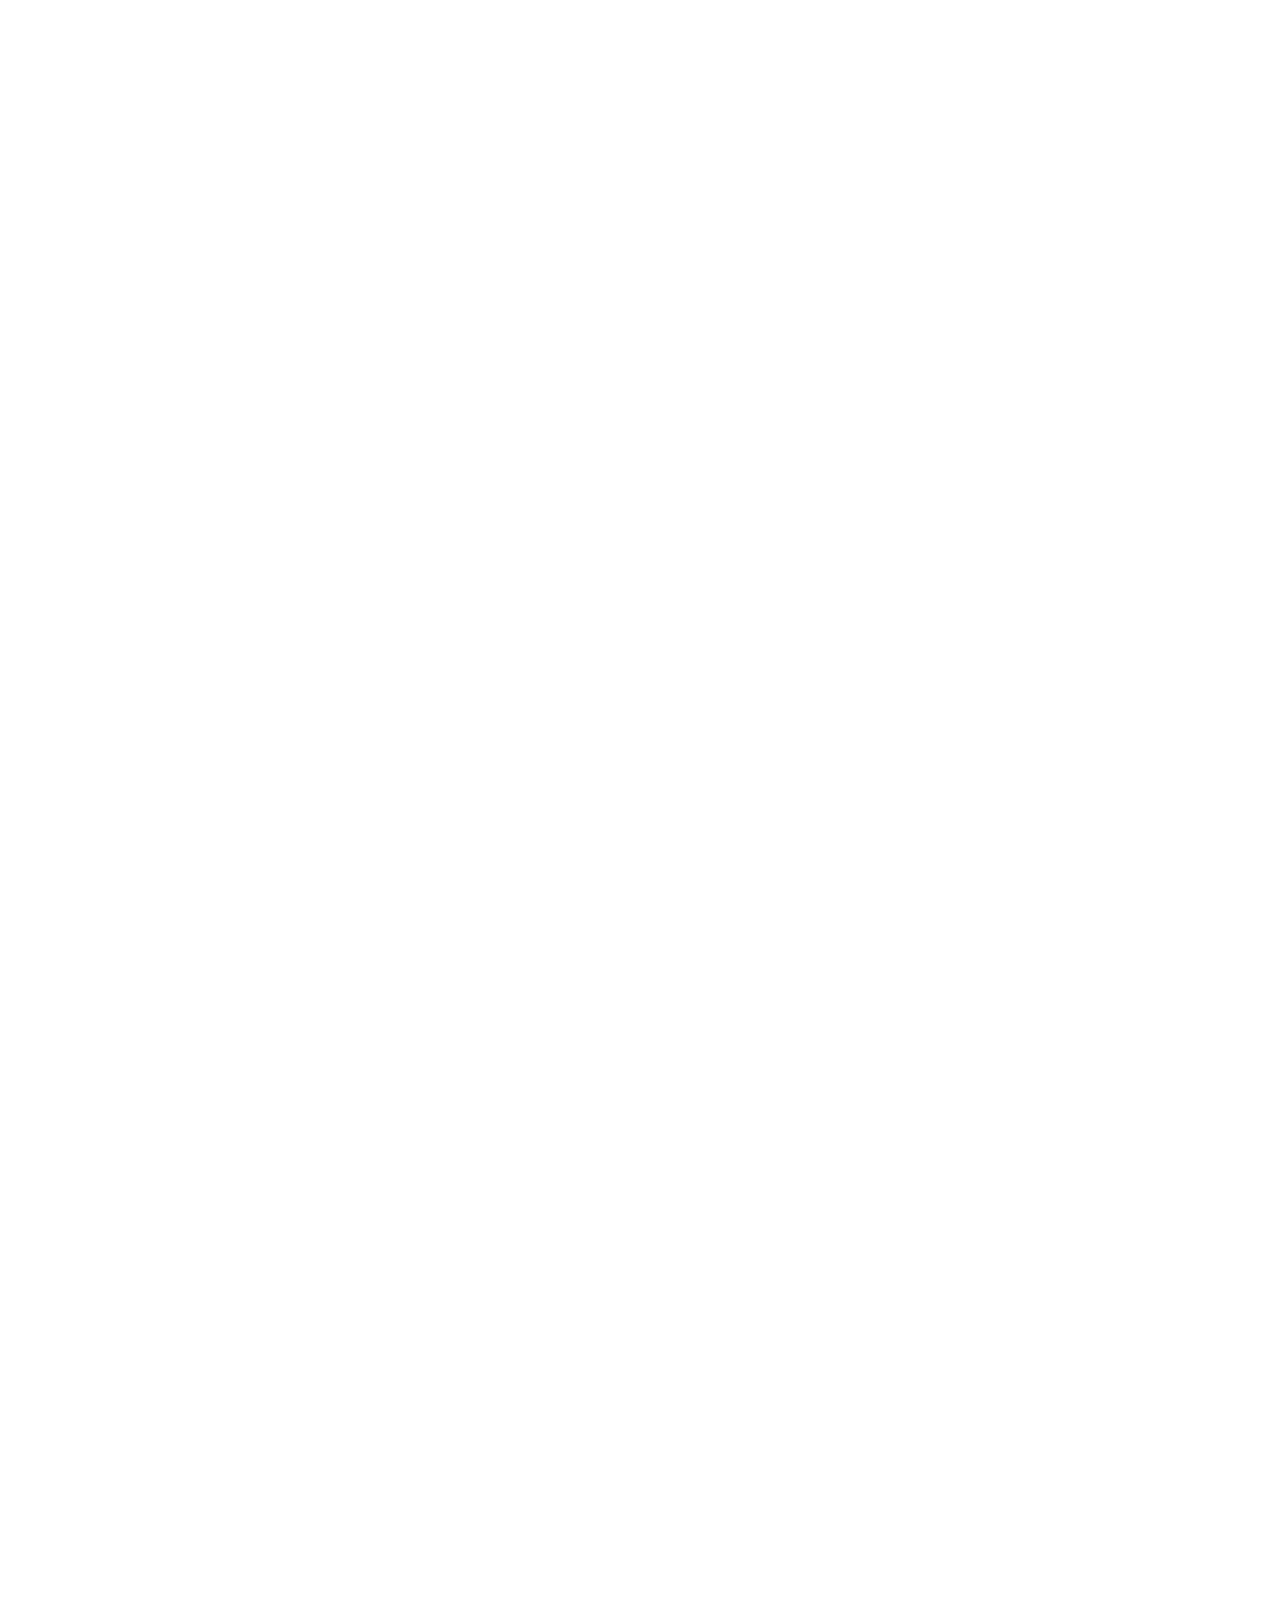
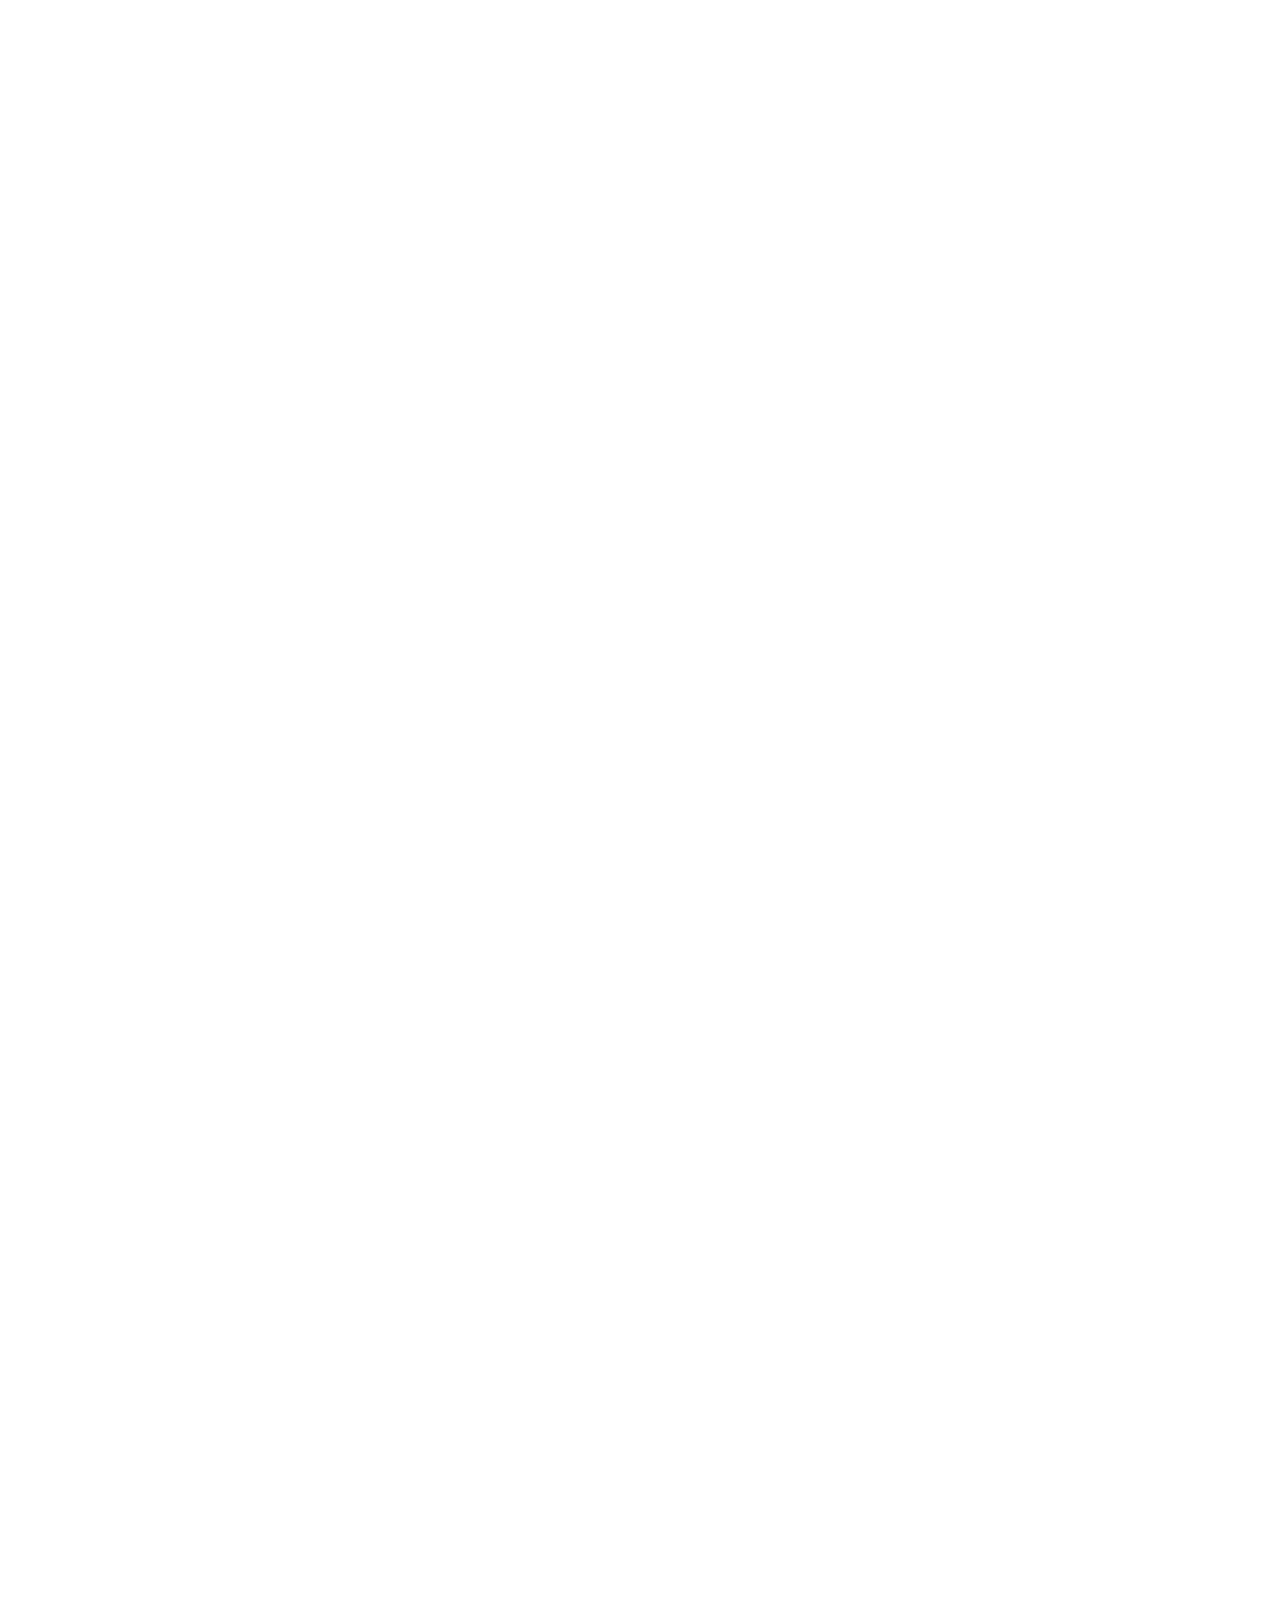
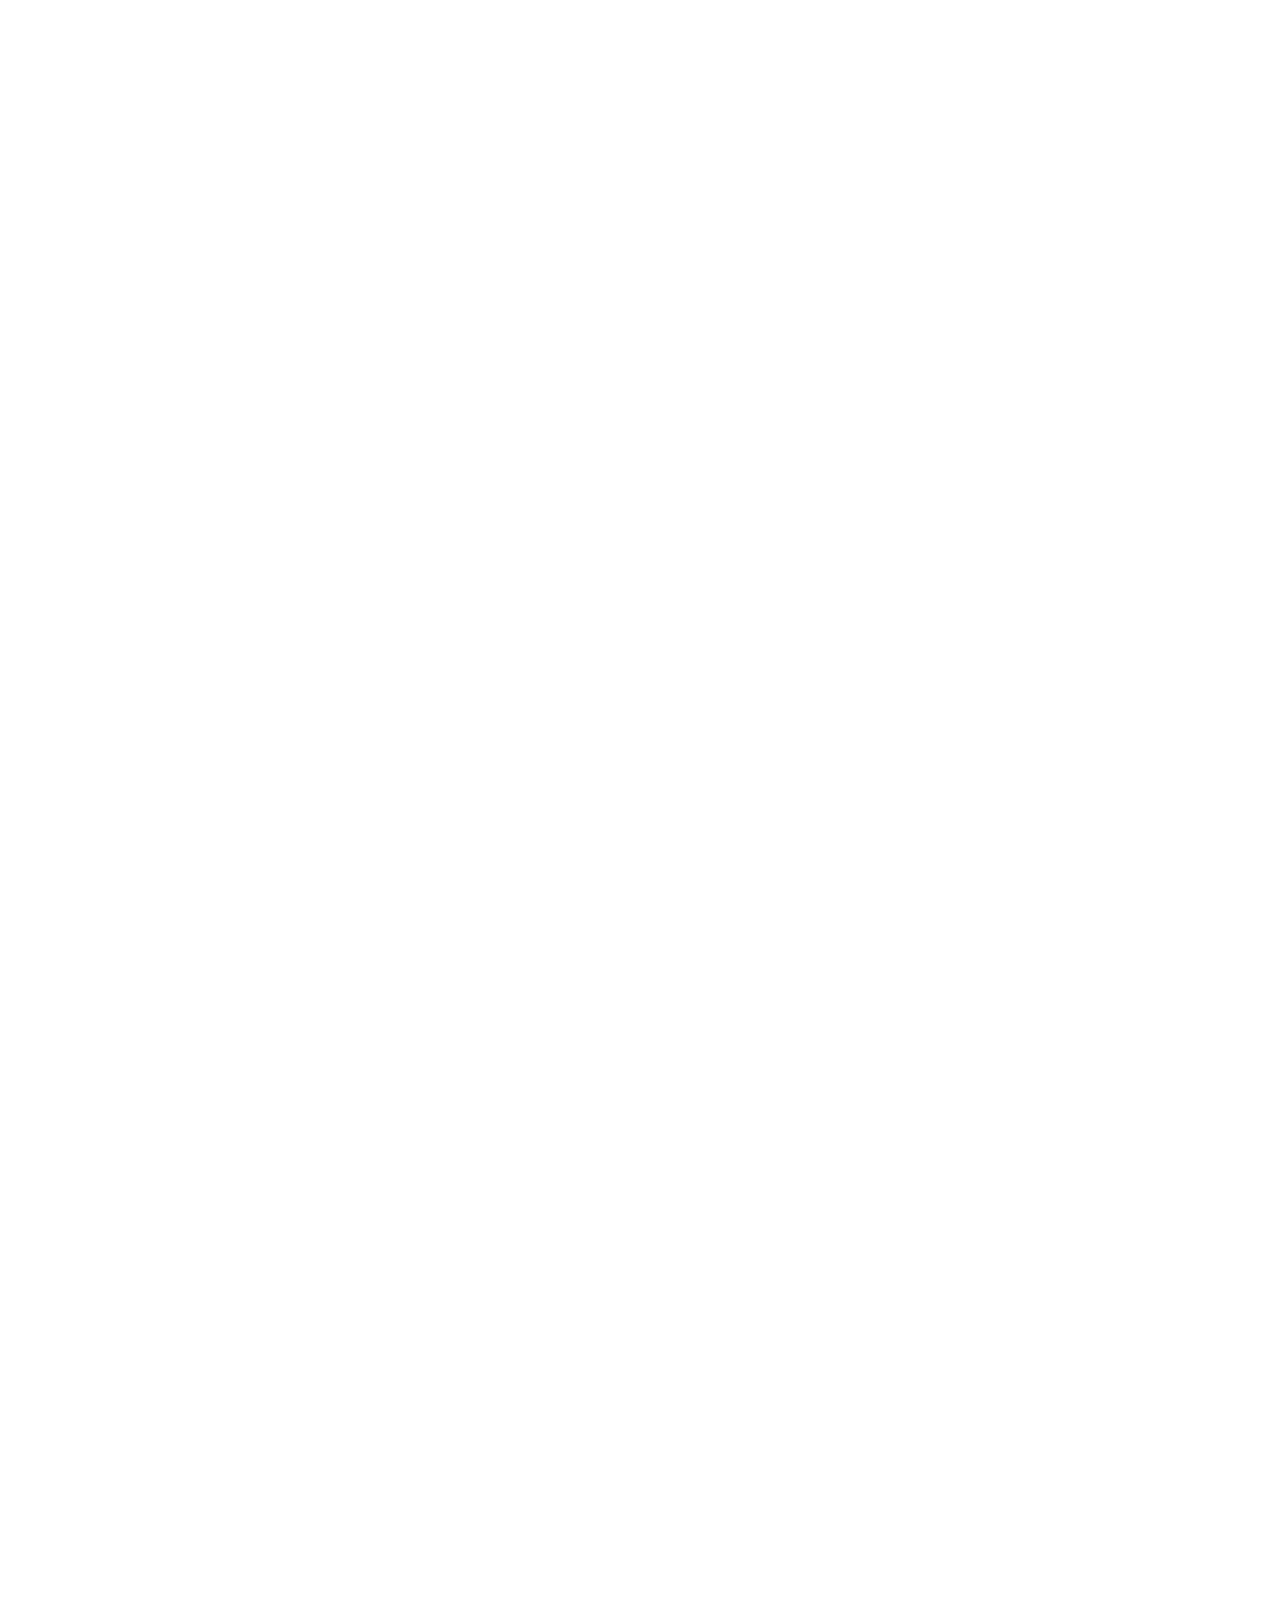
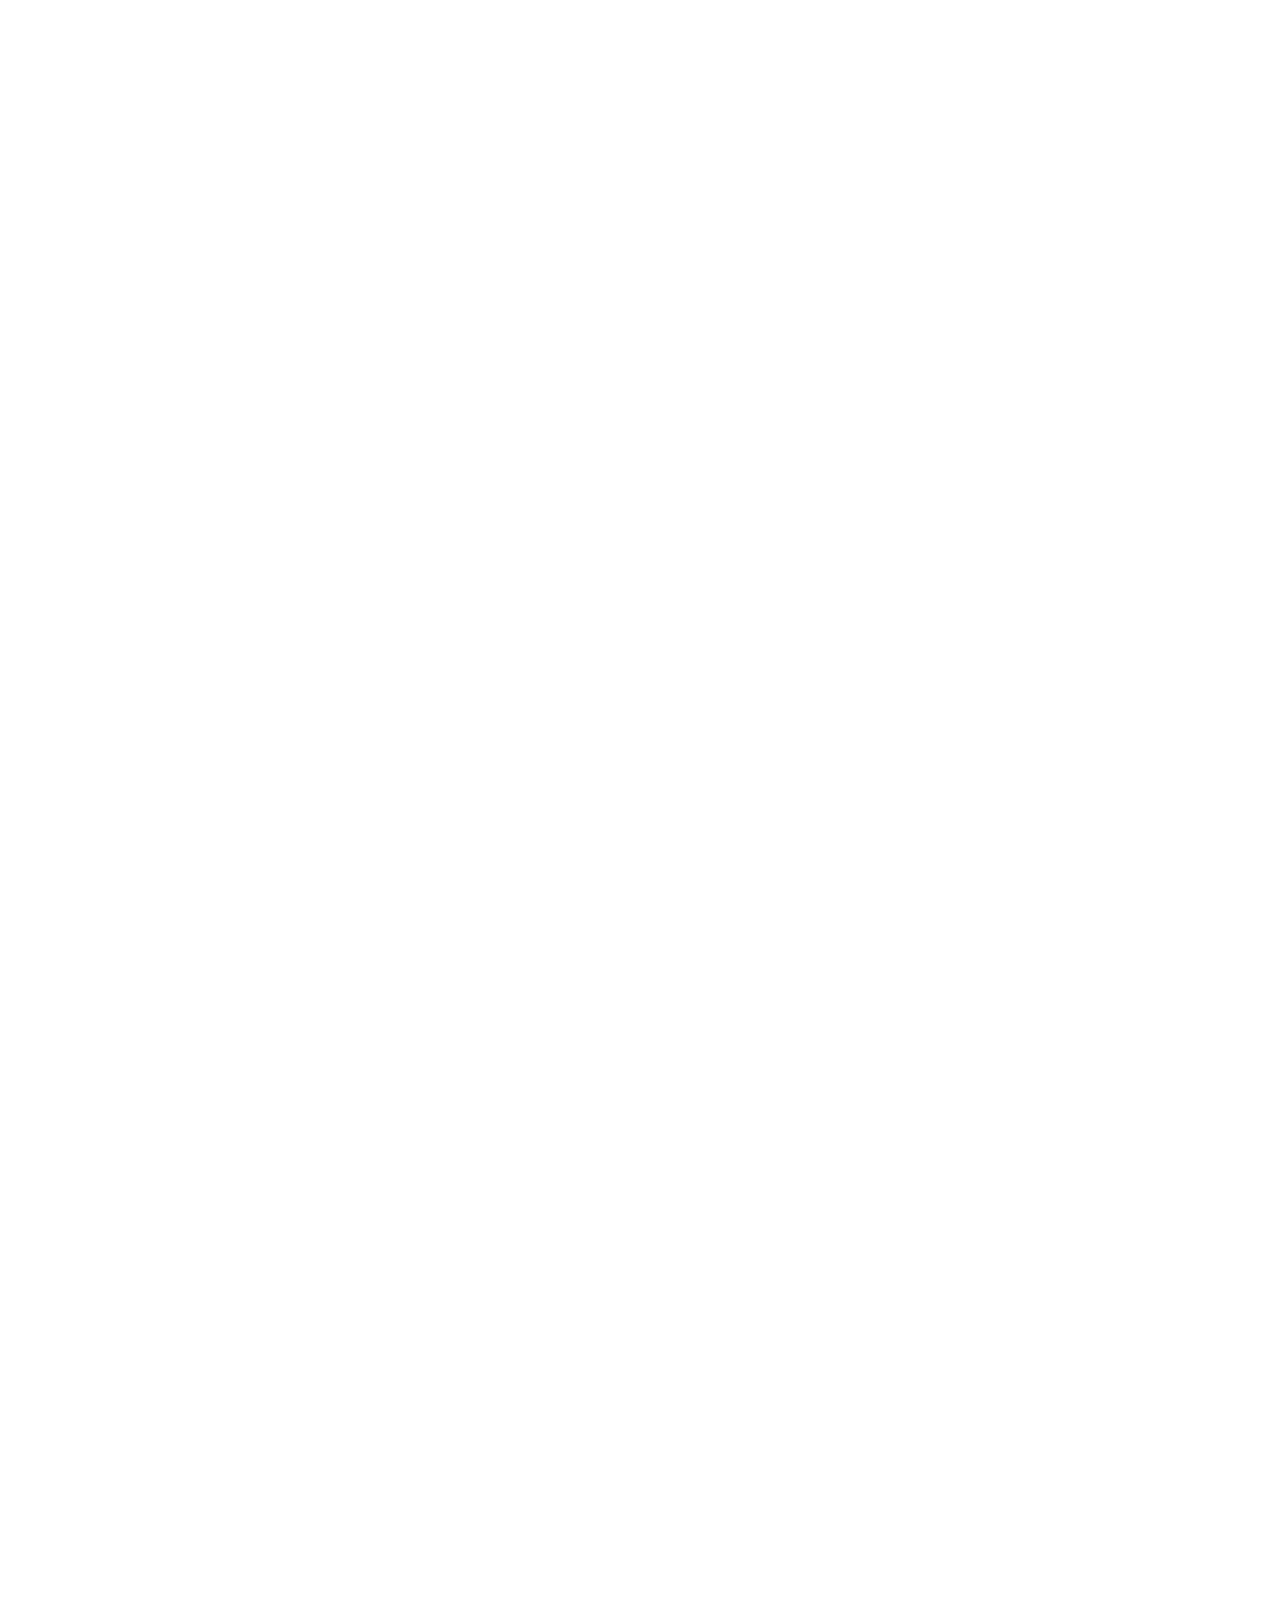
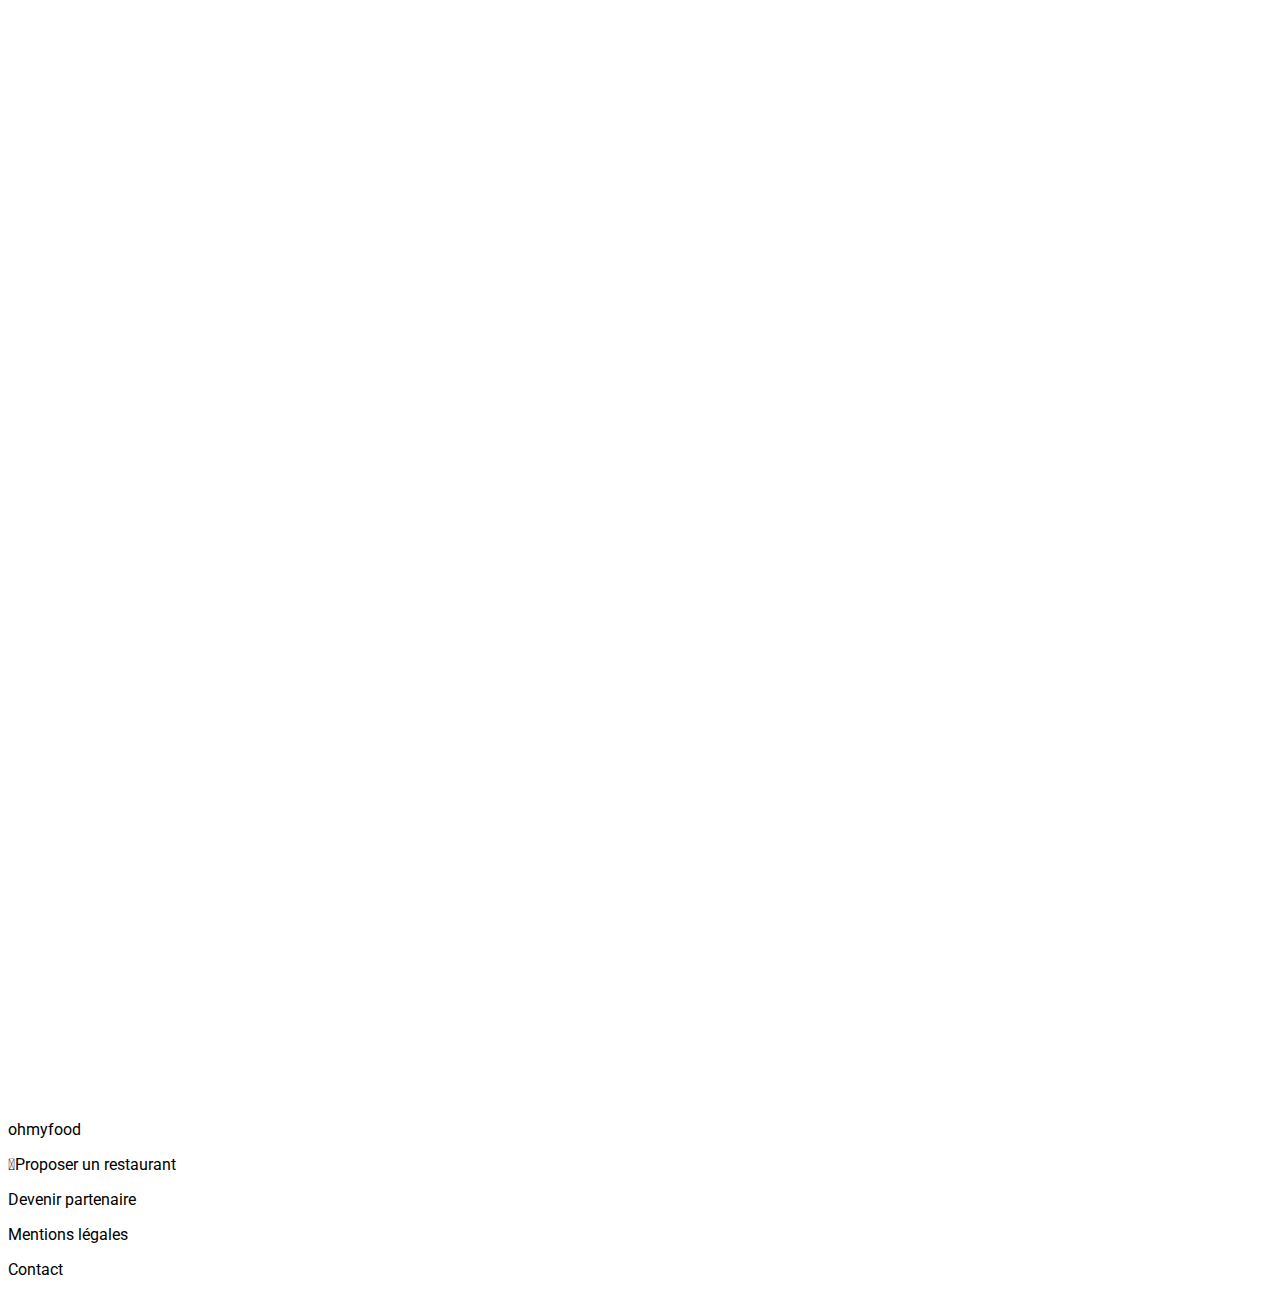
==== commit 58855e5d: "animation-loading" ====
--- a/Home-page.html
+++ b/Home-page.html
@@ -23,10 +23,14 @@
 
 <body>
     <div class="loading"> 
-        <div class="loading-anim">
-        
-        </div>
-        <div class="loading-text"></div>
+        <span class="let1">o</span>  
+        <span class="let2">h</span>  
+        <span class="let3">m</span>  
+        <span class="let4">y</span>  
+        <span class="let5">f</span>  
+        <span class="let6">o</span>  
+        <span class="let7">o</span>  
+        <span class="let8">d</span> 
     </div>
     
     <div class="container">
--- a/style.css
+++ b/style.css
@@ -43,11 +43,40 @@
   }
 }
 
-main {
-  animation: loading 4s;
-}
-
-@keyframes loading {
+/*
+@keyframes loading{
+    0% {
+        opacity:0;
+    }
+    50%{
+        opacity:0.5;
+    }
+    100% {
+        opacity:1;
+    }
+}*/
+@keyframes drop {
+  10% {
+    opacity: 0.5;
+  }
+  20% {
+    opacity: 1;
+    top: 60px;
+  }
+  80% {
+    opacity: 1;
+    top: 60px;
+  }
+  90% {
+    opacity: 0.5;
+  }
+  100% {
+    opacity: 0;
+    top: 110px;
+  }
+}
+
+@keyframes page {
   0% {
     opacity: 0;
   }
@@ -56,6 +85,73 @@
   }
   100% {
     opacity: 1;
+  }
+}
+
+@keyframes disparition {
+  0% {
+    opacity: 1;
+  }
+  50% {
+    opacity: 0.5;
+  }
+  100% {
+    opacity: 0;
+  }
+}
+
+@media (min-width: 767.98px) {
+  .loading {
+    justify-content: center;
+    font-weight: 700;
+    font-size: 50px;
+    color: #a3e1f0;
+    animation: disparition 1s forwards;
+    animation-delay: 6s;
+  }
+  main {
+    opacity: 0;
+    animation: page 2s forwards;
+    animation-delay: 6s;
+  }
+  span {
+    position: relative;
+    font-family: Shrikhand;
+    top: 10px;
+    display: inline-block;
+    opacity: 0;
+  }
+  .let1 {
+    animation: drop 1.2s ease-in-out infinite;
+    animation-delay: 1.2s;
+  }
+  .let2 {
+    animation: drop 1.2s ease-in-out infinite;
+    animation-delay: 1.3s;
+  }
+  .let3 {
+    animation: drop 1.2s ease-in-out infinite;
+    animation-delay: 1.4s;
+  }
+  .let4 {
+    animation: drop 1.2s ease-in-out infinite;
+    animation-delay: 1.5s;
+  }
+  .let5 {
+    animation: drop 1.2s ease-in-out infinite;
+    animation-delay: 1.6s;
+  }
+  .let6 {
+    animation: drop 1.2s ease-in-out infinite;
+    animation-delay: 1.7s;
+  }
+  .let7 {
+    animation: drop 1.2s ease-in-out infinite;
+    animation-delay: 1.8s;
+  }
+  .let8 {
+    animation: drop 1.2s ease-in-out infinite;
+    animation-delay: 1.9s;
   }
 }
 
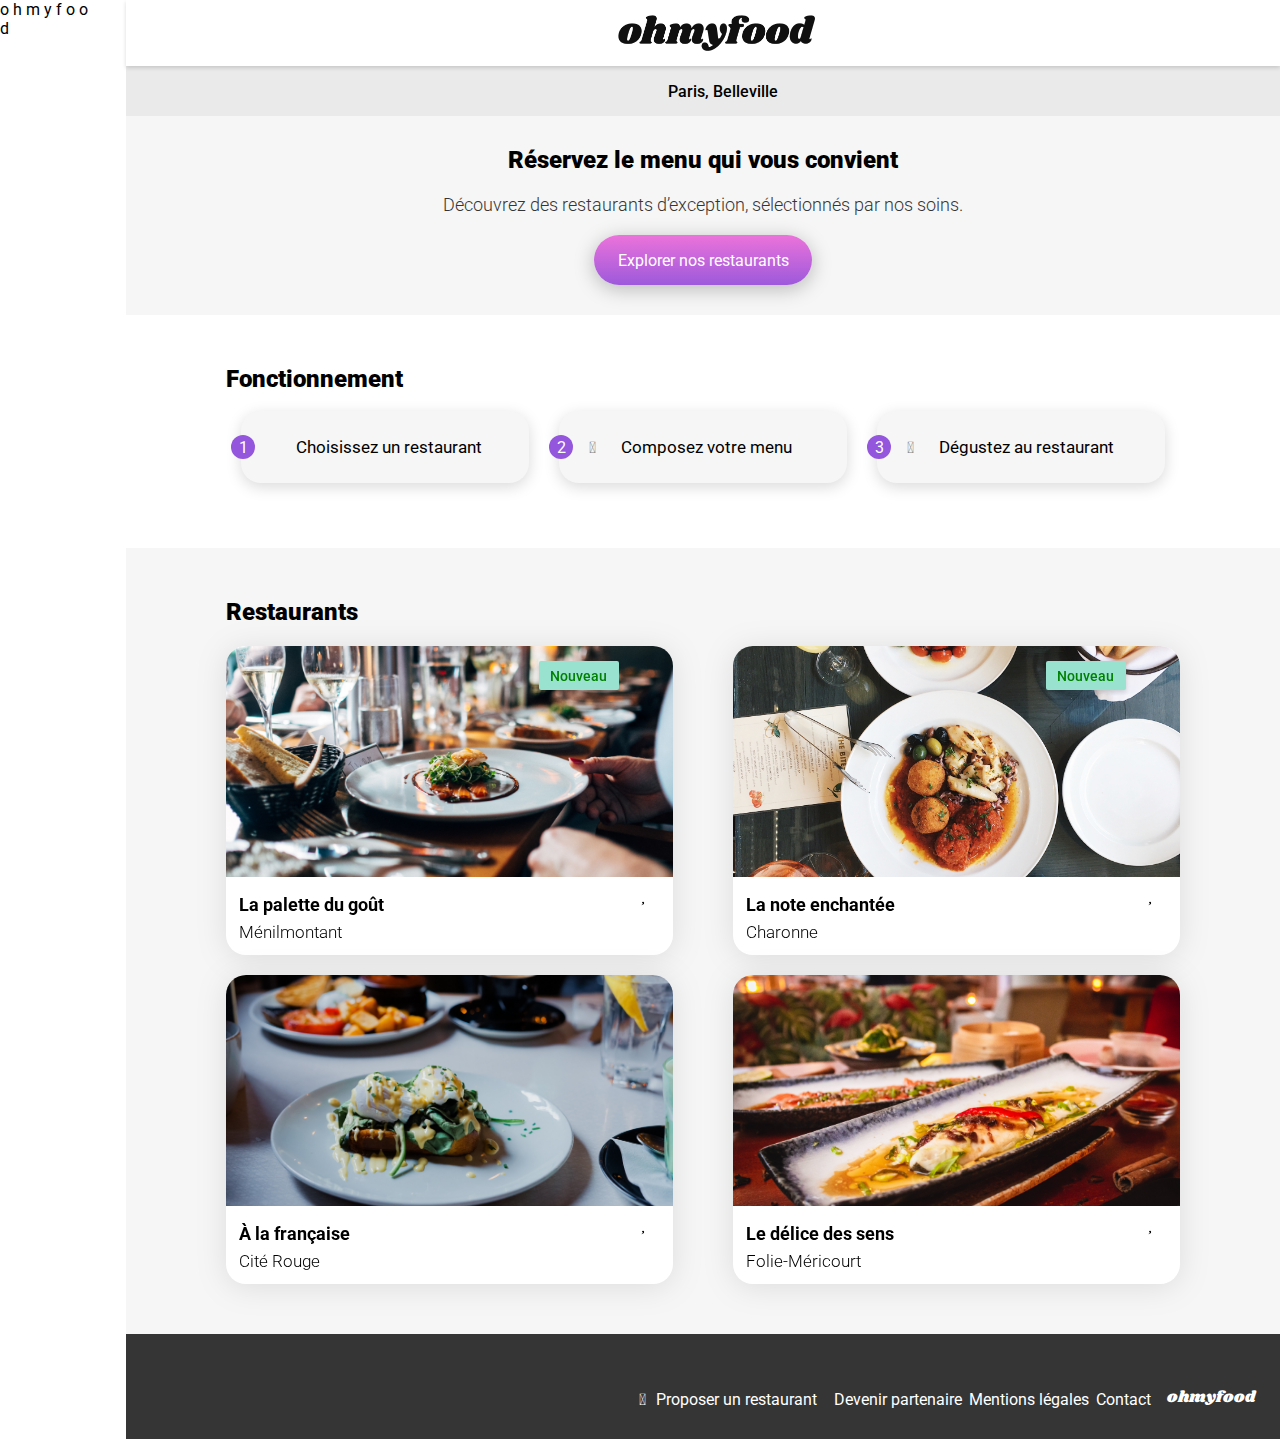
==== commit 16ac915b: "home-page-desktop" ====
--- a/Home-page.html
+++ b/Home-page.html
@@ -53,13 +53,15 @@
 
             <div class="fonctionnement">
                 <h1>Fonctionnement</h1>
-                <div class="fonc-etapes">
-                    <div class="cercle">1</div>
-                    <div class="fonc-btn">
-                        <div class="icon"><i class="fa-solid fa-mobile-screen-button fa-lg"></i></div>
-                        <div class="btn-text">Choisissez un restaurant</div>
+                <div class="etapes-btn">
+                    <div class="fonc-etapes">
+                        <div class="cercle">1</div>
+                        <div class="fonc-btn">
+                            <div class="icon"><i class="fa-solid fa-mobile-screen-button fa-lg"></i></div>
+                            <div class="btn-text">Choisissez un restaurant</div>
+                        </div>
                     </div>
-                </div>
+                
 
                 <div class="fonc-etapes">
                     <div class="cercle">2</div>
@@ -76,13 +78,15 @@
                         <div class="btn-text">Dégustez au restaurant</div>
                     </div>
                 </div>
-
+                
+              </div>  
             </div>
 
             <div class="restaurants">
                 <h1>Restaurants</h1>
                     
                 <section class="resto-cards">
+                    <div class="frame">
                     <a href="Menu-La palette du gout.html">
                     <article class="card">
                         <img src="images/restaurants/jay-wennington-N_Y88TWmGwA-unsplash.jpg" alt="La palette du goût" ><div class="nouveau">Nouveau</div>
@@ -118,8 +122,9 @@
                          
                         </div>  
                     </article>
-                    
+                </div>
 
+                <div class="frame">
                     <a href="Menu-A la francaise.html">
                     <article class="card">
                         <img src="images/restaurants/toa-heftiba-DQKerTsQwi0-unsplash.jpg" alt="À la française">
@@ -155,7 +160,8 @@
 
                         </div>
                     </article>
-                    
+                </div>
+
                 </section>
 
             </div>
--- a/style.css
+++ b/style.css
@@ -43,600 +43,794 @@
   }
 }
 
-/*
-@keyframes loading{
+/*Animation loading page accueil
+@keyframes drop {
+    10% {
+        opacity: 0.5;
+    }
+    20% {
+        opacity: 1;
+        top: 60px;
+        
+    }
+    80% {
+        opacity: 1;
+        top: 60px;
+        
+    }
+    90% {
+        opacity: 0.5;
+    }
+    100% {
+        opacity: 0;
+        top: 110px;
+    }
+}
+@keyframes page{
     0% {
-        opacity:0;
+        opacity: 0;
     }
     50%{
-        opacity:0.5;
-    }
-    100% {
-        opacity:1;
-    }
-}*/
-@keyframes drop {
-  10% {
-    opacity: 0.5;
-  }
-  20% {
-    opacity: 1;
-    top: 60px;
-  }
-  80% {
-    opacity: 1;
-    top: 60px;
-  }
-  90% {
-    opacity: 0.5;
-  }
-  100% {
-    opacity: 0;
-    top: 110px;
-  }
-}
-
-@keyframes page {
-  0% {
-    opacity: 0;
-  }
-  50% {
-    opacity: 0.5;
-  }
-  100% {
-    opacity: 1;
-  }
-}
-
-@keyframes disparition {
-  0% {
-    opacity: 1;
-  }
-  50% {
-    opacity: 0.5;
-  }
-  100% {
-    opacity: 0;
-  }
-}
-
-@media (min-width: 767.98px) {
-  .loading {
-    justify-content: center;
-    font-weight: 700;
-    font-size: 50px;
-    color: #a3e1f0;
-    animation: disparition 1s forwards;
-    animation-delay: 6s;
-  }
-  main {
-    opacity: 0;
-    animation: page 2s forwards;
-    animation-delay: 6s;
-  }
-  span {
-    position: relative;
-    font-family: Shrikhand;
-    top: 10px;
-    display: inline-block;
-    opacity: 0;
-  }
-  .let1 {
-    animation: drop 1.2s ease-in-out infinite;
-    animation-delay: 1.2s;
-  }
-  .let2 {
-    animation: drop 1.2s ease-in-out infinite;
-    animation-delay: 1.3s;
-  }
-  .let3 {
-    animation: drop 1.2s ease-in-out infinite;
-    animation-delay: 1.4s;
-  }
-  .let4 {
-    animation: drop 1.2s ease-in-out infinite;
-    animation-delay: 1.5s;
-  }
-  .let5 {
-    animation: drop 1.2s ease-in-out infinite;
-    animation-delay: 1.6s;
-  }
-  .let6 {
-    animation: drop 1.2s ease-in-out infinite;
-    animation-delay: 1.7s;
-  }
-  .let7 {
-    animation: drop 1.2s ease-in-out infinite;
-    animation-delay: 1.8s;
-  }
-  .let8 {
-    animation: drop 1.2s ease-in-out infinite;
-    animation-delay: 1.9s;
-  }
-}
-
-@media (max-width: 767.98px) {
-  * {
-    font-family: 'Roboto', sans-serif;
-  }
-  * a {
-    text-decoration: none;
-  }
-  * h1 {
-    font-size: 24px;
-    font-weight: 900;
-    margin: 0;
-  }
-  * .icon {
-    display: flex;
-    align-items: center;
-  }
-  .container {
-    display: flex;
-    justify-content: center;
-    flex-direction: column;
-    width: 100%;
-  }
-  body {
-    display: flex;
-    justify-content: center;
-    display: flex;
-    align-items: flex-start;
-    gap: 35px;
-    align-self: stretch;
-    width: 100%;
-    margin: 0;
-  }
-  .container-logo {
-    box-shadow: 0px 2px 4px 0px rgba(0, 0, 0, 0.15);
-    position: sticky;
-    z-index: 999;
-  }
-  .logo {
-    display: flex;
-    justify-content: center;
-    align-items: center;
-    gap: 40px;
-    margin: 15px;
-  }
-  .logo img {
-    width: 197px;
-    height: 36px;
-    padding: 0px 19px 0px 16px;
-  }
-  .location {
-    display: flex;
-    justify-content: center;
-    background: var(--Grey-2, #EAEAEA);
-    width: 100%;
-    height: 50px;
-    gap: 17px;
-    align-content: center;
-  }
-  .fa-location-dot {
-    display: flex;
-    width: 22px;
-    height: 16px;
-    fill: var(--Grey, #353535);
-  }
-  .location-text {
-    display: flex;
-    font-family: Roboto;
-    font-size: 16px;
-    font-style: normal;
-    font-weight: 500;
-    line-height: normal;
-    align-items: center;
-  }
+        opacity: 0.5;
+    }
+    100%{
+        opacity: 1;
+    }
+}
+
+@keyframes disparition{
+    0% {
+        opacity: 1;
+    }
+    50%{
+        opacity: 0.5;
+    }
+    100%{
+        opacity: 0;
+    }
+}
+@media (min-width: 767.98px){
+    .loading{
+        justify-content: center;
+        font-weight: 700;
+        font-size: 50px;
+        color: #a3e1f0;
+        animation: disparition 1s forwards;
+        animation-delay: 6s;
+
+    }
+    main{
+        opacity: 0;
+        animation: page 2s forwards;
+        animation-delay: 6s;
+    }
+    span {
+        position: relative;
+        font-family: Shrikhand;
+        top: 10px;  
+        display: inline-block;  
+        opacity: 0;
+        }
+
+    .let1 {
+        animation: drop 1.2s ease-in-out infinite;
+        animation-delay: 1.2s;
+    }
+
+    .let2 {
+        animation: drop 1.2s ease-in-out infinite;
+        animation-delay: 1.3s;
+    }
+
+    .let3 {
+        animation: drop 1.2s ease-in-out infinite;
+        animation-delay: 1.4s;
+    }
+
+    .let4 {
+        animation: drop 1.2s ease-in-out infinite;
+        animation-delay: 1.5s;
+    }
+
+    .let5 {
+        animation: drop 1.2s ease-in-out infinite;
+        animation-delay: 1.6s;
+    }
+
+    .let6 {
+        animation: drop 1.2s ease-in-out infinite;
+        animation-delay: 1.7s;
+    }
+
+    .let7 {
+        animation: drop 1.2s ease-in-out infinite;
+        animation-delay: 1.8s;
+    }
+
+    .let8 {
+        animation: drop 1.2s ease-in-out infinite;
+        animation-delay: 1.9s;
+    }
+    }
+*/
+* {
+  font-family: 'Roboto', sans-serif;
+}
+
+* a {
+  text-decoration: none;
+}
+
+* h1 {
+  font-size: 24px;
+  font-weight: 900;
+  margin: 0;
+}
+
+* .icon {
+  display: flex;
+  align-items: center;
+}
+
+.container {
+  display: flex;
+  justify-content: center;
+  flex-direction: column;
+  width: 100%;
+}
+
+body {
+  display: flex;
+  justify-content: center;
+  display: flex;
+  align-items: flex-start;
+  gap: 35px;
+  align-self: stretch;
+  width: 100%;
+  margin: 0;
+}
+
+.container-logo {
+  box-shadow: 0px 2px 4px 0px rgba(0, 0, 0, 0.15);
+  position: sticky;
+  z-index: 999;
+}
+
+.logo {
+  display: flex;
+  justify-content: center;
+  align-items: center;
+  gap: 40px;
+  margin: 15px;
+}
+
+.logo img {
+  width: 197px;
+  height: 36px;
+  padding: 0px 19px 0px 16px;
+}
+
+.location {
+  display: flex;
+  justify-content: center;
+  background: var(--Grey-2, #EAEAEA);
+  width: 100%;
+  height: 50px;
+  gap: 17px;
+  align-content: center;
+}
+
+.fa-location-dot {
+  display: flex;
+  width: 22px;
+  height: 16px;
+  fill: var(--Grey, #353535);
+}
+
+.location-text {
+  display: flex;
+  font-family: Roboto;
+  font-size: 16px;
+  font-style: normal;
+  font-weight: 500;
+  line-height: normal;
+  align-items: center;
+}
+
+.reservation {
+  display: flex;
+  align-items: center;
+  justify-content: center;
+  flex-direction: column;
+  align-content: center;
+  background: var(--Background, #F6F6F6);
+  height: 300px;
+}
+
+@media (min-width: 768px) {
   .reservation {
     display: flex;
+    flex-direction: column;
     align-items: center;
-    justify-content: center;
-    flex-direction: column;
-    align-content: center;
-    background: var(--Background, #F6F6F6);
-    height: 300px;
-  }
+    width: 100%;
+    height: auto;
+    gap: 20px;
+    padding-top: 30px;
+    padding-bottom: 30px;
+  }
+}
+
+.reservation h1 {
+  width: 275px;
+  height: 68px;
+  text-align: center;
+}
+
+@media (min-width: 768px) {
   .reservation h1 {
-    width: 275px;
-    height: 68px;
-    text-align: center;
-  }
+    width: 100%;
+    height: auto;
+  }
+}
+
+.reservation .description {
+  width: 315px;
+  height: 46px;
+  font-size: 18px;
+  font-style: normal;
+  text-align: center;
+  font-weight: 300;
+  color: var(--Grey, #353535);
+  margin: 0;
+}
+
+@media (min-width: 768px) {
   .reservation .description {
-    width: 315px;
-    height: 46px;
-    font-size: 18px;
-    font-style: normal;
-    text-align: center;
-    font-weight: 300;
-    color: var(--Grey, #353535);
+    width: 100%;
+    height: auto;
+  }
+}
+
+.btn-explorer {
+  width: 218px;
+  height: 50px;
+  border-radius: 25px;
+  background: var(--Button-Gradient, linear-gradient(360deg, #9356DC -11.44%, #FF79DA 123.93%));
+  box-shadow: 0px 4px 20px 0px rgba(0, 0, 0, 0.25);
+  display: flex;
+  color: var(--White, #FFF);
+  text-align: center;
+  flex-direction: column;
+  justify-content: center;
+  margin-top: 30px;
+  transition: opacity 2s, box-shadow 2s;
+}
+
+@media (min-width: 768px) {
+  .btn-explorer {
     margin: 0;
   }
-  .btn-explorer {
-    width: 218px;
-    height: 50px;
-    border-radius: 25px;
-    background: var(--Button-Gradient, linear-gradient(360deg, #9356DC -11.44%, #FF79DA 123.93%));
-    box-shadow: 0px 4px 20px 0px rgba(0, 0, 0, 0.25);
+}
+
+.btn-explorer:hover {
+  opacity: 0.7;
+  box-shadow: 0px 4px 15px 0px rgba(0, 0, 0, 0.5);
+}
+
+/*Section fontionnement*/
+.fonctionnement {
+  display: flex;
+  padding-left: 20px;
+  flex-direction: column;
+  padding-bottom: 40px;
+}
+
+@media (min-width: 768px) {
+  .fonctionnement {
+    padding: 50px 100px;
+  }
+}
+
+.fonctionnement h1 {
+  width: 275px;
+  height: 31px;
+  padding-top: 48px;
+}
+
+@media (min-width: 768px) {
+  .fonctionnement h1 {
+    width: 100%;
+    padding-top: 0;
+  }
+}
+
+@media (min-width: 768px) {
+  .fonctionnement .etapes-btn {
     display: flex;
-    color: var(--White, #FFF);
-    text-align: center;
-    flex-direction: column;
-    justify-content: center;
-    margin-top: 30px;
-    transition: opacity 2s, box-shadow 2s;
-  }
-  .btn-explorer:hover {
-    opacity: 0.7;
-    box-shadow: 0px 4px 15px 0px rgba(0, 0, 0, 0.5);
-  }
-  /*Section fontionnement*/
-  .fonctionnement {
-    display: flex;
-    padding-left: 20px;
-    flex-direction: column;
-  }
-  .fonctionnement h1 {
-    width: 275px;
-    height: 31px;
-    padding-top: 48px;
-  }
-  .fonctionnement .fonc-etapes {
-    display: flex;
-    gap: 15px;
     flex-direction: row;
-    align-items: center;
-    padding: 15px;
-  }
-  .fonctionnement .fonc-etapes .cercle {
-    width: 24px;
-    height: 24px;
-    border-radius: 20px;
-    background: #9356DC;
-    position: absolute;
-    z-index: 1;
-    display: flex;
-    justify-content: center;
-    align-items: center;
-    color: white;
-    margin: -10px;
-  }
-  .fonctionnement .fonc-etapes .fonc-btn {
-    display: flex;
-    height: 72.379px;
+  }
+}
+
+.fonctionnement .fonc-etapes {
+  display: flex;
+  gap: 15px;
+  flex-direction: row;
+  align-items: center;
+  padding: 15px;
+}
+
+.fonctionnement .fonc-etapes .cercle {
+  width: 24px;
+  height: 24px;
+  border-radius: 20px;
+  background: #9356DC;
+  position: absolute;
+  z-index: 1;
+  display: flex;
+  justify-content: center;
+  align-items: center;
+  color: white;
+  margin: -10px;
+}
+
+.fonctionnement .fonc-etapes .fonc-btn {
+  display: flex;
+  height: 72.379px;
+  width: 100%;
+  gap: 25px;
+  padding-left: 30px;
+  border-radius: 20px;
+  background: var(--Background, #F6F6F6);
+  box-shadow: 0px 4px 15px 0px rgba(0, 0, 0, 0.15);
+}
+
+.fonctionnement .fonc-etapes .fonc-btn .btn-text {
+  display: flex;
+  align-items: center;
+}
+
+.fonctionnement .fonc-etapes .fonc-btn .icon i {
+  color: #7E7E7E;
+}
+
+/*Section restaurants*/
+.restaurants {
+  display: flex;
+  flex-direction: column;
+  padding: 50px 20px 50px;
+  background: #F6F6F6;
+  gap: 20px;
+}
+
+@media (min-width: 768px) {
+  .restaurants h1 {
+    padding-left: 80px;
+  }
+}
+
+.restaurants a {
+  text-decoration: none;
+  color: black;
+  width: 100%;
+}
+
+@media (min-width: 768px) {
+  .restaurants a {
+    width: auto;
+  }
+}
+
+.restaurants .resto-cards {
+  display: flex;
+  width: 100%;
+  flex-wrap: wrap;
+  gap: 10px;
+}
+
+@media (min-width: 768px) {
+  .restaurants .resto-cards {
+    flex-direction: row;
     width: 100%;
-    gap: 25px;
-    padding-left: 30px;
-    border-radius: 20px;
-    background: var(--Background, #F6F6F6);
-    box-shadow: 0px 4px 15px 0px rgba(0, 0, 0, 0.15);
-  }
-  .fonctionnement .fonc-etapes .fonc-btn .btn-text {
-    display: flex;
-    align-items: center;
-  }
-  .fonctionnement .fonc-etapes .fonc-btn .icon i {
-    color: #7E7E7E;
-  }
-  /*Section restaurants*/
-  .restaurants {
+    gap: 20px;
+    justify-content: space-between;
+  }
+}
+
+.restaurants .resto-cards .frame {
+  display: flex;
+  flex-direction: column;
+  flex-wrap: nowrap;
+  gap: 10px;
+  width: 100%;
+}
+
+@media (min-width: 768px) {
+  .restaurants .resto-cards .frame {
+    flex-direction: row;
+    gap: 30px;
+    align-items: flex-start;
+    align-self: stretch;
+    align-content: stretch;
+    flex-wrap: nowrap;
+    width: 90%;
+    padding-left: 50px;
+    padding-right: 80px;
+  }
+}
+
+.restaurants .resto-cards .card {
+  background-color: white;
+  border-radius: 20px;
+  filter: drop-shadow(0px 3px 15px rgba(0, 0, 0, 0.1));
+  width: 100%;
+}
+
+@media (min-width: 768px) {
+  .restaurants .resto-cards .card {
+    width: 100%;
     display: flex;
     flex-direction: column;
-    padding: 50px 20px 50px;
-    background: #F6F6F6;
-    gap: 20px;
-  }
-  .restaurants a {
-    text-decoration: none;
-    color: black;
+  }
+}
+
+.restaurants .resto-cards .card .nouveau {
+  position: absolute;
+  margin-top: -220px;
+  margin-left: 70%;
+  z-index: 1;
+  color: green;
+  width: 80px;
+  height: 29px;
+  background: var(--Green, #99E2D0);
+  box-shadow: 0px 2px 4px 0px rgba(0, 0, 0, 0.15);
+  border-radius: 2px;
+  display: flex;
+  align-items: center;
+  justify-content: center;
+  font-size: 14px;
+  font-weight: 500;
+}
+
+.restaurants .resto-cards .card img {
+  width: 100%;
+  height: 231px;
+  object-fit: cover;
+  border-top-right-radius: 20px;
+  border-top-left-radius: 20px;
+}
+
+.restaurants .resto-cards .card .card-content {
+  display: flex;
+  flex-direction: row;
+}
+
+.restaurants .resto-cards .card .card-content .card-txt {
+  display: flex;
+  flex-direction: column;
+  padding: 13px;
+  gap: 7px;
+  width: 80%;
+}
+
+@media (min-width: 768px) {
+  .restaurants .resto-cards .card .card-content .card-txt {
     width: 100%;
   }
-  .restaurants .resto-cards {
-    display: flex;
-    width: 100%;
-    flex-wrap: wrap;
-    gap: 20px;
-  }
-  .restaurants .resto-cards .card {
-    background-color: white;
-    border-radius: 20px;
-    filter: drop-shadow(0px 3px 15px rgba(0, 0, 0, 0.1));
-    width: 100%;
-  }
-  .restaurants .resto-cards .card .nouveau {
-    position: absolute;
-    margin-top: -220px;
-    margin-left: 70%;
-    z-index: 1;
-    color: green;
-    width: 80px;
-    height: 29px;
-    background: var(--Green, #99E2D0);
-    box-shadow: 0px 2px 4px 0px rgba(0, 0, 0, 0.15);
-    border-radius: 2px;
-    display: flex;
-    align-items: center;
-    justify-content: center;
-    font-size: 14px;
-    font-weight: 500;
-  }
-  .restaurants .resto-cards .card img {
-    width: 100%;
-    height: 231px;
-    object-fit: cover;
-    border-top-right-radius: 20px;
-    border-top-left-radius: 20px;
-  }
-  .restaurants .resto-cards .card .card-content {
-    display: flex;
+}
+
+.restaurants .resto-cards .card .card-content .card-txt .card-title {
+  font-size: 18px;
+  font-weight: 700;
+  margin: 0;
+}
+
+.restaurants .resto-cards .card .card-content .card-txt .card-subtitle {
+  font-size: 17px;
+  font-weight: 300;
+  margin: 0;
+}
+
+.heart-empty {
+  display: flex;
+  position: absolute;
+  align-self: center;
+  justify-content: flex-end;
+  font-size: 20px;
+  -webkit-text-stroke-color: black;
+  right: 25px;
+  margin-top: 25px;
+}
+
+.heart-empty:hover {
+  overflow: hidden;
+}
+
+.heart-full {
+  display: flex;
+  position: absolute;
+  align-self: center;
+  justify-content: flex-end;
+  color: transparent;
+  margin-top: 25px;
+  font-size: 20px;
+  -webkit-background-clip: text;
+  right: 25px;
+  background-image: linear-gradient(#9356DC, #FF79DA);
+  opacity: 0;
+  transition: opacity 1s;
+}
+
+.heart-full:hover {
+  opacity: 1;
+}
+
+/*FOOTER*/
+footer {
+  display: flex;
+  flex-direction: column;
+  background: var(--Grey, #353535);
+  color: white;
+  padding: 22px 25px;
+  gap: 16px;
+}
+
+@media (min-width: 768px) {
+  footer {
+    flex-direction: row-reverse;
+    padding: 30px 25px;
+    align-items: flex-end;
+    height: 45px;
+  }
+}
+
+footer .footer-logo {
+  display: flex;
+  color: white;
+  font-family: Shrikhand;
+}
+
+footer .footer-elements {
+  display: flex;
+  flex-direction: column;
+  align-items: flex-start;
+  gap: 7px;
+}
+
+@media (min-width: 768px) {
+  footer .footer-elements {
     flex-direction: row;
   }
-  .restaurants .resto-cards .card .card-content .card-txt {
-    display: flex;
-    flex-direction: column;
-    padding: 13px;
-    gap: 7px;
-    width: 80%;
-  }
-  .restaurants .resto-cards .card .card-content .card-txt .card-title {
-    font-size: 18px;
-    font-weight: 700;
-    margin: 0;
-  }
-  .restaurants .resto-cards .card .card-content .card-txt .card-subtitle {
-    font-size: 17px;
-    font-weight: 300;
-    margin: 0;
-  }
-  .heart-empty {
-    display: flex;
-    position: absolute;
-    align-self: center;
-    justify-content: flex-end;
-    font-size: 20px;
-    -webkit-text-stroke-color: black;
-    right: 25px;
-    margin-top: 25px;
-  }
-  .heart-empty:hover {
-    overflow: hidden;
-  }
-  .heart-full {
-    display: flex;
-    position: absolute;
-    align-self: center;
-    justify-content: flex-end;
-    color: transparent;
-    margin-top: 25px;
-    font-size: 20px;
-    -webkit-background-clip: text;
-    right: 25px;
-    background-image: linear-gradient(#9356DC, #FF79DA);
-    opacity: 0;
-    transition: opacity 1s;
-  }
-  .heart-full:hover {
-    opacity: 1;
-  }
-  /*FOOTER*/
-  footer {
-    display: flex;
-    flex-direction: column;
-    background: var(--Grey, #353535);
-    color: white;
-    padding: 22px 25px;
-    gap: 16px;
-  }
-  footer .footer-logo {
-    display: flex;
-    color: white;
-    font-family: Shrikhand;
-  }
-  footer .footer-elements {
-    display: flex;
-    flex-direction: column;
-    align-items: flex-start;
-    gap: 7px;
-  }
-  footer .footer-elements p {
-    margin: 0;
-  }
-  footer i {
-    padding-right: 10px;
-  }
-  /*Page Menu*/
-  .arrow {
-    display: flex;
-  }
-  .arrow a {
-    text-decoration: none;
-    color: black;
-  }
-  .header-image {
-    display: flex;
-    width: 100%;
-    height: 275px;
-  }
-  .header-image img {
-    width: 100%;
-  }
-  .main-container {
-    background-color: #F6F6F6;
-    display: inline-flex;
-    flex-direction: column;
-    align-items: center;
-    border-top-right-radius: 40px;
-    border-top-left-radius: 40px;
-    width: 100%;
-    margin-top: -60px;
-    padding-bottom: 40px;
-  }
-  .main-container .container-title {
-    display: flex;
-    flex-direction: row;
-    align-items: center;
-    gap: 20px;
-    padding: 20px;
-    justify-content: space-between;
-    width: 85%;
-  }
-  .main-container .container-title .heart-empty {
-    margin-top: -10px;
-  }
-  .main-container .container-title .heart-full {
-    margin-top: -10px;
-  }
-  .main-container .container-title .nom-resto {
-    color: var(--Black, #101010);
-    font-family: Shrikhand;
-    font-size: 28px;
-    font-weight: 400;
-  }
-  .menu-plats {
-    display: flex;
-    width: 100%;
-    flex-direction: column;
-    gap: 12px;
-  }
-  .menu-plats .type-plat-txt {
-    text-transform: uppercase;
-    font-family: 'Roboto';
-    font-size: 16px;
-    font-weight: 500;
-    padding-right: 20px;
-    padding-left: 20px;
-    margin-bottom: 0;
-  }
-  .menu-plats .type-plat-txt::after {
-    content: "";
-    position: absolute;
-    background-color: #99E2D0;
-    height: 2px;
-    width: 40px;
-    display: flex;
-  }
-  .menu-plats .btn-tex† {
-    font-weight: 500;
-  }
-  .fonc-etapes {
-    display: flex;
-    flex-direction: row;
-    align-items: center;
-    padding-left: 15px;
-    padding-right: 15px;
-    width: 93%;
-    position: relative;
-    cursor: pointer;
-  }
-  .fonc-etapes:active .check-mark-button {
-    transform: translateX(0);
-    transition: transform 750ms ease;
-    transition: width 1s ease-in-out;
-    width: 70px;
-  }
-  .fonc-etapes:active .prix {
-    transform: translateX(-60px);
-    transition: transform 5s ease;
-  }
-  .fonc-etapes a {
-    width: 93%;
-  }
-  .fonc-btn {
-    align-items: center;
-    display: flex;
-    flex-direction: row;
-    justify-content: flex-start;
-    gap: 5px;
-    height: 72.379px;
-    width: 100%;
-    border-radius: 20px;
-    background: white;
-    box-shadow: 0px 4px 15px 0px rgba(0, 0, 0, 0.15);
-  }
-  .fonc-btn .btn-text {
-    display: flex;
-    align-items: center;
-    font-size: 17px;
-  }
-  .fonc-btn .description {
-    margin: 0;
-    font-size: 14px;
-    max-width: 70%;
-    overflow: hidden;
-    text-overflow: ellipsis;
-    white-space: nowrap;
-  }
-  .fonc-btn .plat-info-prix {
-    display: flex;
-    flex-direction: row;
-    justify-content: space-between;
-  }
-  .fonc-btn .plat-info-prix .prix {
-    font-size: 13px;
-    font-weight: 700;
-    position: absolute;
-    right: 40px;
-    display: inline-flex;
-    transition: 1s linear;
-  }
-  .fonc-btn .fonc-btn-menu {
-    width: 100%;
-    padding-left: 15px;
-  }
-  .check-mark-button {
-    width: 0%;
-    position: relative;
-    display: flex;
-    justify-content: center;
-    align-items: center;
-    height: 73px;
-    background: #99E2D0;
-    border-radius: 0px 15px 15px 0px;
-    overflow: hidden;
-    transform: translateX(0);
-    transition: transform 750ms ease;
-    z-index: 0;
-  }
-  .check-mark-button i {
-    display: flex;
-    justify-content: center;
-    align-items: center;
-    background-color: #fff;
-    height: 20px;
-    width: 20px;
-    border-radius: 50%;
-    color: #99E2D0;
-  }
-  .fonc-btn:active {
-    margin-right: 1px;
-  }
-  a {
-    text-decoration: none;
-    color: #000;
-  }
-  .progress-entrees {
-    opacity: 0;
-    animation: descend-entrees 2s ease forwards;
-    display: flex;
-    gap: 12px;
-    flex-direction: column;
-  }
-  .progress-plats {
-    opacity: 0;
-    animation: descend-plats 2s ease forwards;
-    animation-delay: 2s;
-    display: flex;
-    gap: 12px;
-    flex-direction: column;
-  }
-  .progress-desserts {
-    opacity: 0;
-    animation: descend-desserts 2s ease forwards;
-    animation-delay: 4s;
-    display: flex;
-    gap: 12px;
-    flex-direction: column;
-  }
+}
+
+footer .footer-elements p {
+  margin: 0;
+}
+
+footer i {
+  padding-right: 10px;
+}
+
+/*Page Menu*/
+.arrow {
+  display: flex;
+}
+
+.arrow a {
+  text-decoration: none;
+  color: black;
+}
+
+.header-image {
+  display: flex;
+  width: 100%;
+  height: 275px;
+}
+
+.header-image img {
+  width: 100%;
+}
+
+.main-container {
+  background-color: #F6F6F6;
+  display: inline-flex;
+  flex-direction: column;
+  align-items: center;
+  border-top-right-radius: 40px;
+  border-top-left-radius: 40px;
+  width: 100%;
+  margin-top: -60px;
+  padding-bottom: 40px;
+}
+
+.main-container .container-title {
+  display: flex;
+  flex-direction: row;
+  align-items: center;
+  gap: 20px;
+  padding: 20px;
+  justify-content: space-between;
+  width: 85%;
+}
+
+.main-container .container-title .heart-empty {
+  margin-top: -10px;
+}
+
+.main-container .container-title .heart-full {
+  margin-top: -10px;
+}
+
+.main-container .container-title .nom-resto {
+  color: var(--Black, #101010);
+  font-family: Shrikhand;
+  font-size: 28px;
+  font-weight: 400;
+}
+
+.menu-plats {
+  display: flex;
+  width: 100%;
+  flex-direction: column;
+  gap: 12px;
+}
+
+.menu-plats .type-plat-txt {
+  text-transform: uppercase;
+  font-family: 'Roboto';
+  font-size: 16px;
+  font-weight: 500;
+  padding-right: 20px;
+  padding-left: 20px;
+  margin-bottom: 0;
+}
+
+.menu-plats .type-plat-txt::after {
+  content: "";
+  position: absolute;
+  background-color: #99E2D0;
+  height: 2px;
+  width: 40px;
+  display: flex;
+}
+
+.menu-plats .btn-tex† {
+  font-weight: 500;
+}
+
+.fonc-etapes {
+  display: flex;
+  flex-direction: row;
+  align-items: center;
+  padding-left: 15px;
+  padding-right: 15px;
+  width: 93%;
+  position: relative;
+  cursor: pointer;
+}
+
+.fonc-etapes:active .check-mark-button {
+  transform: translateX(0);
+  transition: transform 750ms ease;
+  transition: width 1s ease-in-out;
+  width: 70px;
+}
+
+.fonc-etapes:active .prix {
+  transform: translateX(-60px);
+  transition: transform 5s ease;
+}
+
+.fonc-etapes a {
+  width: 93%;
+}
+
+.fonc-btn {
+  align-items: center;
+  display: flex;
+  flex-direction: row;
+  justify-content: flex-start;
+  gap: 5px;
+  height: 72.379px;
+  width: 100%;
+  border-radius: 20px;
+  background: white;
+  box-shadow: 0px 4px 15px 0px rgba(0, 0, 0, 0.15);
+}
+
+.fonc-btn .btn-text {
+  display: flex;
+  align-items: center;
+  font-size: 17px;
+}
+
+.fonc-btn .description {
+  margin: 0;
+  font-size: 14px;
+  max-width: 70%;
+  overflow: hidden;
+  text-overflow: ellipsis;
+  white-space: nowrap;
+}
+
+.fonc-btn .plat-info-prix {
+  display: flex;
+  flex-direction: row;
+  justify-content: space-between;
+}
+
+.fonc-btn .plat-info-prix .prix {
+  font-size: 13px;
+  font-weight: 700;
+  position: absolute;
+  right: 40px;
+  display: inline-flex;
+  transition: 1s linear;
+}
+
+.fonc-btn .fonc-btn-menu {
+  width: 100%;
+  padding-left: 15px;
+}
+
+.check-mark-button {
+  width: 0%;
+  position: relative;
+  display: flex;
+  justify-content: center;
+  align-items: center;
+  height: 73px;
+  background: #99E2D0;
+  border-radius: 0px 15px 15px 0px;
+  overflow: hidden;
+  transform: translateX(0);
+  transition: transform 750ms ease;
+  z-index: 0;
+}
+
+.check-mark-button i {
+  display: flex;
+  justify-content: center;
+  align-items: center;
+  background-color: #fff;
+  height: 20px;
+  width: 20px;
+  border-radius: 50%;
+  color: #99E2D0;
+}
+
+.fonc-btn:active {
+  margin-right: 1px;
+}
+
+a {
+  text-decoration: none;
+  color: #000;
+}
+
+.progress-entrees {
+  opacity: 0;
+  animation: descend-entrees 2s ease forwards;
+  display: flex;
+  gap: 12px;
+  flex-direction: column;
+}
+
+.progress-plats {
+  opacity: 0;
+  animation: descend-plats 2s ease forwards;
+  animation-delay: 2s;
+  display: flex;
+  gap: 12px;
+  flex-direction: column;
+}
+
+.progress-desserts {
+  opacity: 0;
+  animation: descend-desserts 2s ease forwards;
+  animation-delay: 4s;
+  display: flex;
+  gap: 12px;
+  flex-direction: column;
 }
 
 /*FORMAT DESKTOP*/
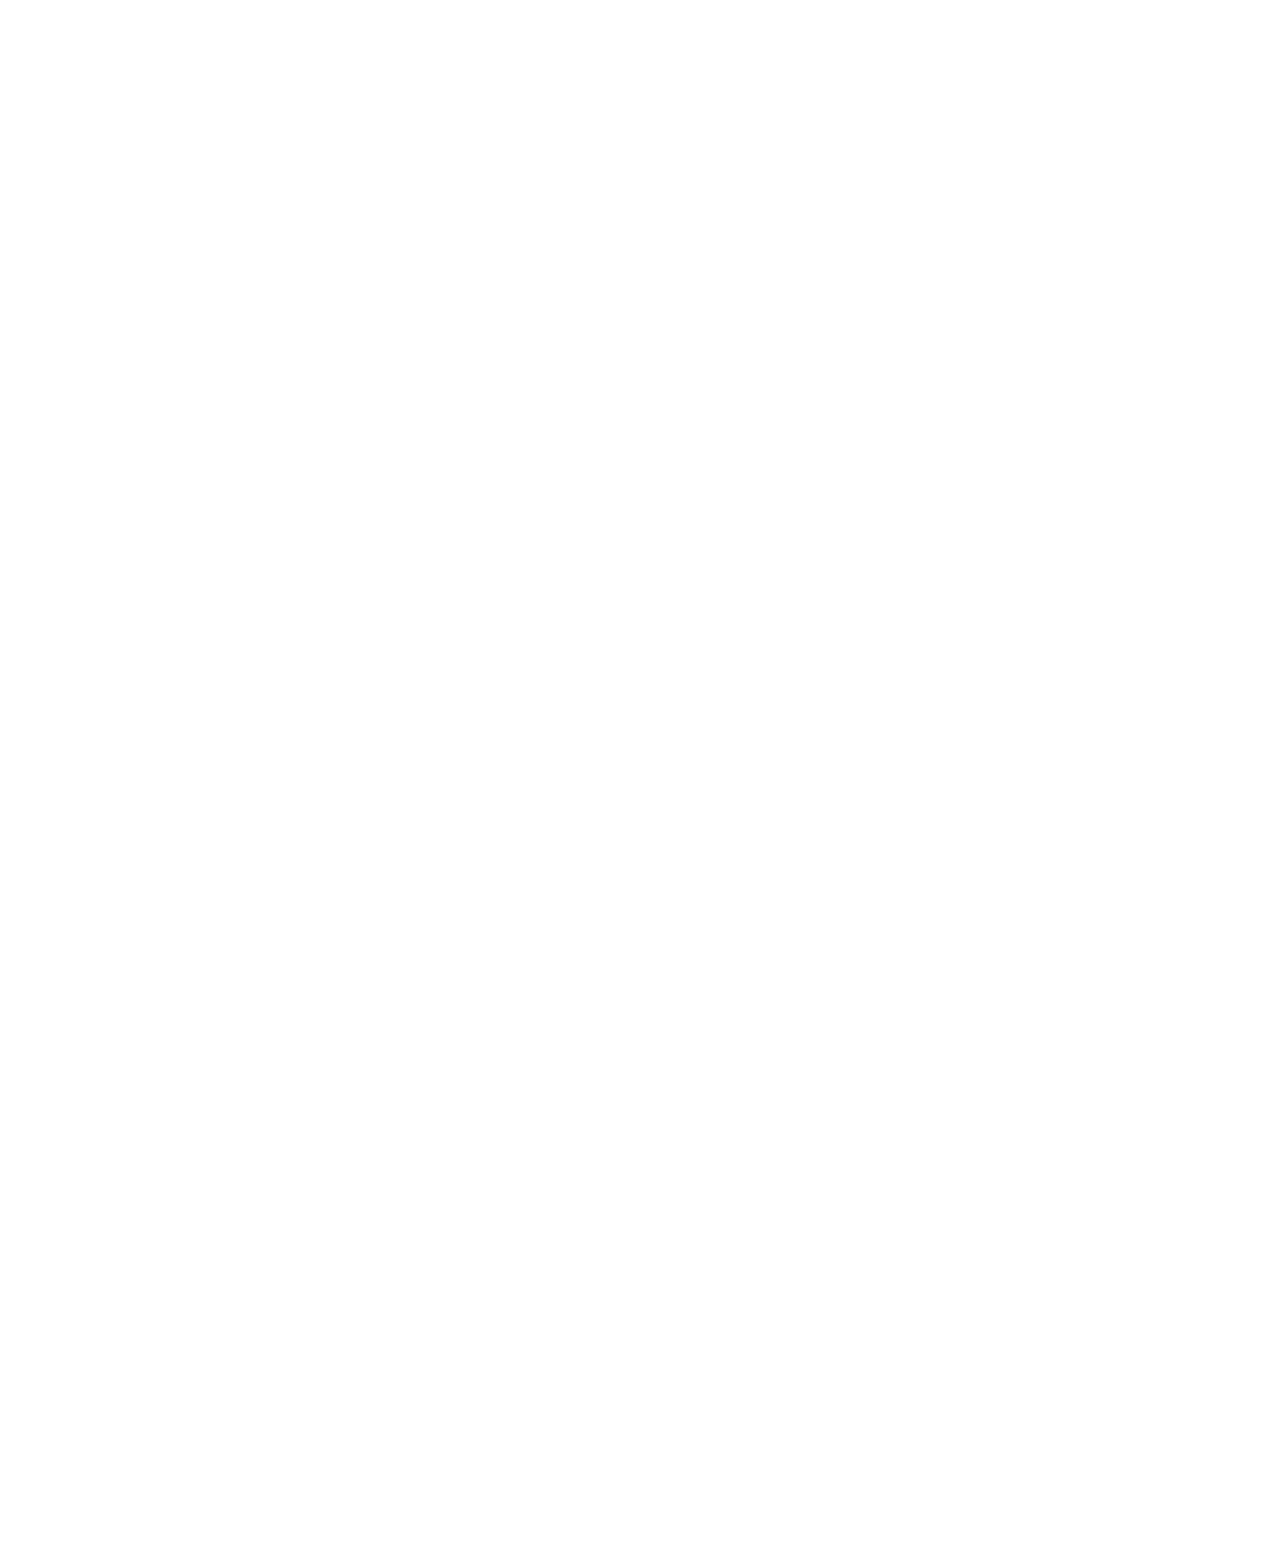
==== commit 5d282035: "organisation de code" ====
--- a/Home-page.html
+++ b/Home-page.html
@@ -5,7 +5,7 @@
     <meta charset="UTF-8">
     <meta name="viewport" content="width=device-width, initial-scale=1.0">
     <title>oh-my-food</title>
-    <link rel="stylesheet" type="text/css" href="style.css">
+    <link rel="stylesheet" type="text/css" href="style-home.css">
     <link rel="stylesheet" href="https://use.fontawesome.com/releases/v5.1.0/css/all.css">
     <link rel="preconnect" href="https://fonts.googleapis.com">
     <link rel="preconnect" href="https://fonts.gstatic.com" crossorigin>
@@ -19,21 +19,23 @@
         <link rel="preconnect" href="https://fonts.googleapis.com">
         <link rel="preconnect" href="https://fonts.gstatic.com" crossorigin>
         <link href="https://fonts.googleapis.com/css2?family=Shrikhand&display=swap" rel="stylesheet">
+        <div class="container">
+            <div class="loading"> 
+                <span class="let1">o</span>  
+                <span class="let2">h</span>  
+                <span class="let3">m</span>  
+                <span class="let4">y</span>  
+                <span class="let5">f</span>  
+                <span class="let6">o</span>  
+                <span class="let7">o</span>  
+                <span class="let8">d</span> 
+            </div>
 </head>
 
 <body>
-    <div class="loading"> 
-        <span class="let1">o</span>  
-        <span class="let2">h</span>  
-        <span class="let3">m</span>  
-        <span class="let4">y</span>  
-        <span class="let5">f</span>  
-        <span class="let6">o</span>  
-        <span class="let7">o</span>  
-        <span class="let8">d</span> 
-    </div>
     
-    <div class="container">
+    
+   
         <header class="container-logo">
                 <div class="logo"><img src="images/logo/ohmyfood.png" alt="logo-ohmyfood"></div> 
     
--- a/style-home.css
+++ b/style-home.css
@@ -0,0 +1,904 @@
+@charset "UTF-8";
+.container {
+  display: flex;
+  justify-content: center;
+  flex-direction: column;
+  width: 100%;
+}
+
+body {
+  display: flex;
+  justify-content: center;
+  display: flex;
+  align-items: flex-start;
+  gap: 35px;
+  align-self: stretch;
+  margin: 0;
+}
+
+.container-logo {
+  box-shadow: 0px 2px 4px 0px rgba(0, 0, 0, 0.15);
+  position: sticky;
+  z-index: 999;
+  display: flex;
+  justify-content: center;
+  width: 100%;
+}
+
+.logo {
+  display: flex;
+  justify-content: flex-start;
+  align-items: center;
+  gap: 10%;
+  margin: 15px;
+  width: 100%;
+}
+
+@media (min-width: 768px) {
+  .logo {
+    justify-content: flex-start;
+    gap: 0;
+  }
+}
+
+.logo img {
+  width: 197px;
+  height: 36px;
+  padding: 0px 19px 0px 100px;
+  display: flex;
+}
+
+@media (min-width: 768px) {
+  .logo img {
+    padding-left: 45%;
+  }
+}
+
+.btn-explorer {
+  width: 218px;
+  height: 50px;
+  border-radius: 25px;
+  background: var(--Button-Gradient, linear-gradient(360deg, #9356DC -11.44%, #FF79DA 123.93%));
+  box-shadow: 0px 4px 20px 0px rgba(0, 0, 0, 0.25);
+  display: flex;
+  color: var(--White, #FFF);
+  text-align: center;
+  flex-direction: column;
+  justify-content: center;
+  margin-top: 30px;
+  transition: opacity 2s, box-shadow 2s;
+}
+
+@media (min-width: 768px) {
+  .btn-explorer {
+    margin: 0;
+  }
+}
+
+.btn-explorer:hover {
+  opacity: 0.7;
+  box-shadow: 0px 4px 15px 0px rgba(0, 0, 0, 0.5);
+}
+
+/*Section fontionnement*/
+.fonctionnement {
+  display: flex;
+  padding-left: 20px;
+  flex-direction: column;
+  padding-bottom: 40px;
+}
+
+@media (min-width: 768px) {
+  .fonctionnement {
+    padding: 50px 100px;
+  }
+}
+
+.fonctionnement h1 {
+  width: 275px;
+  height: 31px;
+  padding-top: 48px;
+}
+
+@media (min-width: 768px) {
+  .fonctionnement h1 {
+    width: 100%;
+    padding-top: 0;
+  }
+}
+
+@media (min-width: 768px) {
+  .fonctionnement .etapes-btn {
+    display: flex;
+    flex-direction: row;
+  }
+}
+
+.fonctionnement .fonc-etapes {
+  display: flex;
+  gap: 15px;
+  flex-direction: row;
+  align-items: center;
+  padding: 15px;
+}
+
+.fonctionnement .fonc-etapes .cercle {
+  width: 24px;
+  height: 24px;
+  border-radius: 20px;
+  background: #9356DC;
+  position: absolute;
+  z-index: 1;
+  display: flex;
+  justify-content: center;
+  align-items: center;
+  color: white;
+  margin: -10px;
+}
+
+.fonctionnement .fonc-etapes .fonc-btn {
+  display: flex;
+  height: 72.379px;
+  width: 100%;
+  gap: 25px;
+  padding-left: 30px;
+  border-radius: 20px;
+  background: var(--Background, #F6F6F6);
+  box-shadow: 0px 4px 15px 0px rgba(0, 0, 0, 0.15);
+}
+
+@media (min-width: 768px) {
+  .fonctionnement .fonc-etapes .fonc-btn {
+    padding-left: 35px;
+  }
+}
+
+.fonctionnement .fonc-etapes .fonc-btn .btn-text {
+  display: flex;
+  align-items: center;
+}
+
+.fonctionnement .fonc-etapes .fonc-btn .icon i {
+  color: #7E7E7E;
+}
+
+/*Section restaurants*/
+.restaurants {
+  display: flex;
+  flex-direction: column;
+  padding: 50px 20px 50px;
+  background: #F6F6F6;
+  gap: 20px;
+}
+
+@media (min-width: 768px) {
+  .restaurants h1 {
+    padding-left: 80px;
+  }
+}
+
+.restaurants a {
+  text-decoration: none;
+  color: black;
+  width: 100%;
+}
+
+@media (min-width: 768px) {
+  .restaurants a {
+    width: auto;
+  }
+}
+
+.restaurants .resto-cards {
+  display: flex;
+  width: 100%;
+  flex-wrap: wrap;
+  gap: 10px;
+}
+
+@media (min-width: 768px) {
+  .restaurants .resto-cards {
+    flex-direction: row;
+    width: 100%;
+    gap: 20px;
+    justify-content: space-between;
+  }
+}
+
+.restaurants .resto-cards .frame {
+  display: flex;
+  flex-direction: column;
+  flex-wrap: nowrap;
+  gap: 10px;
+  width: 100%;
+}
+
+@media (min-width: 768px) {
+  .restaurants .resto-cards .frame {
+    flex-direction: row;
+    gap: 30px;
+    align-items: flex-start;
+    align-self: stretch;
+    align-content: stretch;
+    flex-wrap: nowrap;
+    width: 90%;
+    padding-left: 50px;
+    padding-right: 80px;
+  }
+}
+
+.restaurants .resto-cards .card {
+  background-color: white;
+  border-radius: 20px;
+  filter: drop-shadow(0px 3px 15px rgba(0, 0, 0, 0.1));
+  width: 100%;
+}
+
+@media (min-width: 768px) {
+  .restaurants .resto-cards .card {
+    width: 100%;
+    display: flex;
+    flex-direction: column;
+  }
+}
+
+.restaurants .resto-cards .card .nouveau {
+  position: absolute;
+  margin-top: -220px;
+  margin-left: 70%;
+  z-index: 1;
+  color: green;
+  width: 80px;
+  height: 29px;
+  background: var(--Green, #99E2D0);
+  box-shadow: 0px 2px 4px 0px rgba(0, 0, 0, 0.15);
+  border-radius: 2px;
+  display: flex;
+  align-items: center;
+  justify-content: center;
+  font-size: 14px;
+  font-weight: 500;
+}
+
+.restaurants .resto-cards .card img {
+  width: 100%;
+  height: 231px;
+  object-fit: cover;
+  border-top-right-radius: 20px;
+  border-top-left-radius: 20px;
+}
+
+.restaurants .resto-cards .card .card-content {
+  display: flex;
+  flex-direction: row;
+}
+
+.restaurants .resto-cards .card .card-content .card-txt {
+  display: flex;
+  flex-direction: column;
+  padding: 13px;
+  gap: 7px;
+  width: 80%;
+}
+
+@media (min-width: 768px) {
+  .restaurants .resto-cards .card .card-content .card-txt {
+    width: 100%;
+  }
+}
+
+.restaurants .resto-cards .card .card-content .card-txt .card-title {
+  font-size: 18px;
+  font-weight: 700;
+  margin: 0;
+}
+
+.restaurants .resto-cards .card .card-content .card-txt .card-subtitle {
+  font-size: 17px;
+  font-weight: 300;
+  margin: 0;
+}
+
+/*HEART*/
+.heart-empty {
+  display: flex;
+  position: absolute;
+  align-self: center;
+  justify-content: flex-end;
+  font-size: 20px;
+  -webkit-text-stroke-color: black;
+  right: 25px;
+  margin-top: 25px;
+}
+
+.heart-empty:hover {
+  overflow: hidden;
+}
+
+.heart-full {
+  display: flex;
+  position: absolute;
+  align-self: center;
+  justify-content: flex-end;
+  color: transparent;
+  margin-top: 25px;
+  font-size: 20px;
+  -webkit-background-clip: text;
+  right: 25px;
+  background-image: linear-gradient(#9356DC, #FF79DA);
+  opacity: 0;
+  transition: opacity 1s;
+}
+
+.heart-full:hover {
+  opacity: 1;
+}
+
+/*FOOTER*/
+footer {
+  display: flex;
+  flex-direction: column;
+  background: var(--Grey, #353535);
+  color: white;
+  padding: 22px 25px;
+  gap: 16px;
+}
+
+@media (min-width: 768px) {
+  footer {
+    flex-direction: row-reverse;
+    padding: 30px 25px;
+    align-items: flex-end;
+    height: 45px;
+  }
+}
+
+footer .footer-logo {
+  display: flex;
+  color: white;
+  font-family: Shrikhand;
+}
+
+footer .footer-elements {
+  display: flex;
+  flex-direction: column;
+  align-items: flex-start;
+  gap: 7px;
+}
+
+@media (min-width: 768px) {
+  footer .footer-elements {
+    flex-direction: row;
+  }
+}
+
+footer .footer-elements p {
+  margin: 0;
+}
+
+footer i {
+  padding-right: 10px;
+}
+
+/*Animation loading page accueil*/
+@keyframes drop {
+  10% {
+    opacity: 0.5;
+  }
+  20% {
+    opacity: 1;
+    top: 60px;
+  }
+  80% {
+    opacity: 1;
+    top: 60px;
+  }
+  90% {
+    opacity: 0.5;
+  }
+  100% {
+    opacity: 0;
+    top: 110px;
+  }
+}
+
+@keyframes page {
+  0% {
+    opacity: 0;
+  }
+  50% {
+    opacity: 0.5;
+  }
+  100% {
+    opacity: 1;
+  }
+}
+
+@keyframes disparition {
+  0% {
+    opacity: 1;
+  }
+  50% {
+    opacity: 0.5;
+  }
+  100% {
+    opacity: 0;
+    height: 0;
+  }
+}
+
+@media (min-width: 767.98px) {
+  .loading {
+    justify-content: center;
+    font-weight: 700;
+    font-size: 80px;
+    color: #9356DC;
+    animation: disparition 1s forwards;
+    animation-delay: 6s;
+    margin-left: auto;
+    margin-right: auto;
+  }
+  main {
+    opacity: 0;
+    animation: page 2s forwards;
+    animation-delay: 6s;
+  }
+  header {
+    opacity: 0;
+    animation: page 2s forwards;
+    animation-delay: 6s;
+  }
+  footer {
+    opacity: 0;
+    animation: page 2s forwards;
+    animation-delay: 6s;
+  }
+  span {
+    position: relative;
+    font-family: Shrikhand;
+    top: 10px;
+    display: inline-block;
+    opacity: 0;
+    background-image: linear-gradient(193deg, #9356DC -11.44%, #FF79DA 123.93%);
+    -webkit-background-clip: text;
+    -webkit-text-fill-color: transparent;
+    background-size: 100%;
+    -webkit-text-stroke: 2px black;
+  }
+  .let1 {
+    animation: drop 1.2s ease-in-out infinite;
+    animation-delay: 1.2s;
+  }
+  .let2 {
+    animation: drop 1.2s ease-in-out infinite;
+    animation-delay: 1.3s;
+  }
+  .let3 {
+    animation: drop 1.2s ease-in-out infinite;
+    animation-delay: 1.4s;
+  }
+  .let4 {
+    animation: drop 1.2s ease-in-out infinite;
+    animation-delay: 1.5s;
+  }
+  .let5 {
+    animation: drop 1.2s ease-in-out infinite;
+    animation-delay: 1.6s;
+  }
+  .let6 {
+    animation: drop 1.2s ease-in-out infinite;
+    animation-delay: 1.7s;
+  }
+  .let7 {
+    animation: drop 1.2s ease-in-out infinite;
+    animation-delay: 1.8s;
+  }
+  .let8 {
+    animation: drop 1.2s ease-in-out infinite;
+    animation-delay: 1.9s;
+  }
+}
+
+.loading {
+  visibility: hidden;
+}
+
+@media (min-width: 768px) {
+  .loading {
+    visibility: visible;
+  }
+}
+
+@keyframes progress-check {
+  0% {
+    opacity: 0;
+    width: 0;
+  }
+  100% {
+    opacity: 1;
+    width: 59px;
+  }
+}
+
+* {
+  font-family: 'Roboto', sans-serif;
+}
+
+* a {
+  text-decoration: none;
+}
+
+* h1 {
+  font-size: 24px;
+  font-weight: 900;
+  margin: 0;
+}
+
+* .icon {
+  display: flex;
+  align-items: center;
+}
+
+.location {
+  display: flex;
+  justify-content: center;
+  background: var(--Grey-2, #EAEAEA);
+  width: 100%;
+  height: 50px;
+  gap: 17px;
+  align-content: center;
+}
+
+.fa-location-dot {
+  display: flex;
+  width: 22px;
+  height: 16px;
+  fill: var(--Grey, #353535);
+}
+
+.location-text {
+  display: flex;
+  font-family: Roboto;
+  font-size: 16px;
+  font-style: normal;
+  font-weight: 500;
+  line-height: normal;
+  align-items: center;
+}
+
+.reservation {
+  display: flex;
+  align-items: center;
+  justify-content: center;
+  flex-direction: column;
+  align-content: center;
+  background: var(--Background, #F6F6F6);
+  height: 300px;
+}
+
+@media (min-width: 768px) {
+  .reservation {
+    display: flex;
+    flex-direction: column;
+    align-items: center;
+    width: 100%;
+    height: auto;
+    gap: 20px;
+    padding-top: 30px;
+    padding-bottom: 30px;
+  }
+}
+
+.reservation h1 {
+  width: 275px;
+  height: 68px;
+  text-align: center;
+}
+
+@media (min-width: 768px) {
+  .reservation h1 {
+    width: 100%;
+    height: auto;
+  }
+}
+
+.reservation .description {
+  width: 315px;
+  height: 46px;
+  font-size: 18px;
+  font-style: normal;
+  text-align: center;
+  font-weight: 300;
+  color: var(--Grey, #353535);
+  margin: 0;
+}
+
+@media (min-width: 768px) {
+  .reservation .description {
+    width: 100%;
+    height: auto;
+  }
+}
+
+/*Page Menu*/
+.arrow {
+  display: flex;
+  justify-content: flex-start;
+}
+
+@media (min-width: 768px) {
+  .arrow {
+    justify-content: flex-start;
+  }
+}
+
+.arrow a {
+  text-decoration: none;
+  color: black;
+}
+
+.header-image {
+  display: flex;
+  width: 100%;
+  height: 275px;
+}
+
+@media (min-width: 768px) {
+  .header-image {
+    display: flex;
+    height: 375px;
+    justify-content: center;
+    align-items: center;
+  }
+}
+
+.header-image img {
+  width: 100%;
+}
+
+@media (min-width: 768px) {
+  .header-image img {
+    height: 375px;
+    display: flex;
+    justify-content: center;
+    align-items: center;
+    object-fit: cover;
+  }
+}
+
+.main-container {
+  background-color: #F6F6F6;
+  display: inline-flex;
+  flex-direction: column;
+  align-items: center;
+  border-top-right-radius: 40px;
+  border-top-left-radius: 40px;
+  width: 100%;
+  margin-top: -60px;
+  padding-bottom: 40px;
+}
+
+@media (min-width: 768px) {
+  .main-container {
+    width: 80%;
+    justify-content: center;
+    margin-left: 10%;
+  }
+}
+
+.main-container .container-title {
+  display: flex;
+  flex-direction: row;
+  align-items: center;
+  gap: 20px;
+  padding: 20px;
+  justify-content: space-between;
+  width: 85%;
+}
+
+@media (min-width: 768px) {
+  .main-container .container-title {
+    justify-content: center;
+  }
+}
+
+.main-container .container-title .heart-empty {
+  margin-top: -10px;
+}
+
+@media (min-width: 768px) {
+  .main-container .container-title .heart-empty {
+    margin-right: 30%;
+  }
+}
+
+.main-container .container-title .heart-full {
+  margin-top: -10px;
+}
+
+@media (min-width: 768px) {
+  .main-container .container-title .heart-full {
+    margin-right: 30%;
+  }
+}
+
+.main-container .container-title .nom-resto {
+  color: var(--Black, #101010);
+  font-family: Shrikhand;
+  font-size: 28px;
+  font-weight: 400;
+}
+
+.menu-plats {
+  display: flex;
+  width: 100%;
+  flex-direction: column;
+  gap: 12px;
+}
+
+@media (min-width: 768px) {
+  .menu-plats {
+    width: 80%;
+    gap: 8px;
+    padding-bottom: 40px;
+  }
+}
+
+.menu-plats .type-plat-txt {
+  text-transform: uppercase;
+  font-family: 'Roboto';
+  font-size: 16px;
+  font-weight: 500;
+  padding-right: 20px;
+  padding-left: 20px;
+  margin-bottom: 0;
+}
+
+.menu-plats .type-plat-txt::after {
+  content: "";
+  position: absolute;
+  background-color: #99E2D0;
+  height: 2px;
+  width: 40px;
+  display: flex;
+}
+
+.menu-plats .btn-tex† {
+  font-weight: 500;
+}
+
+.fonc-etapes {
+  display: flex;
+  flex-direction: row;
+  align-items: center;
+  padding-left: 15px;
+  padding-right: 15px;
+  width: 93%;
+  position: relative;
+  cursor: pointer;
+}
+
+.fonc-etapes:active .check-mark-button {
+  transform: translateX(0);
+  transition: transform 750ms ease;
+  transition: width 1s ease-in-out;
+  width: 70px;
+}
+
+.fonc-etapes:active .prix {
+  transform: translateX(-60px);
+  transition: transform 5s ease;
+}
+
+.fonc-etapes a {
+  width: 93%;
+}
+
+.fonc-btn {
+  align-items: center;
+  display: flex;
+  flex-direction: row;
+  justify-content: flex-start;
+  gap: 5px;
+  height: 72.379px;
+  width: 100%;
+  border-radius: 20px;
+  background: white;
+  box-shadow: 0px 4px 15px 0px rgba(0, 0, 0, 0.15);
+}
+
+.fonc-btn .btn-text {
+  display: flex;
+  align-items: center;
+  font-size: 17px;
+}
+
+.fonc-btn .description {
+  margin: 0;
+  font-size: 14px;
+  max-width: 70%;
+  overflow: hidden;
+  text-overflow: ellipsis;
+  white-space: nowrap;
+}
+
+.fonc-btn .plat-info-prix {
+  display: flex;
+  flex-direction: row;
+  justify-content: space-between;
+}
+
+.fonc-btn .plat-info-prix .prix {
+  font-size: 13px;
+  font-weight: 700;
+  position: absolute;
+  right: 40px;
+  display: inline-flex;
+  transition: 1s linear;
+}
+
+.fonc-btn .fonc-btn-menu {
+  width: 100%;
+  padding-left: 15px;
+}
+
+.check-mark-button {
+  width: 0%;
+  position: relative;
+  display: flex;
+  justify-content: center;
+  align-items: center;
+  height: 73px;
+  background: #99E2D0;
+  border-radius: 0px 15px 15px 0px;
+  overflow: hidden;
+  transform: translateX(0);
+  transition: transform 750ms ease;
+  z-index: 0;
+}
+
+.check-mark-button i {
+  display: flex;
+  justify-content: center;
+  align-items: center;
+  background-color: #fff;
+  height: 20px;
+  width: 20px;
+  border-radius: 50%;
+  color: #99E2D0;
+}
+
+.fonc-btn:active {
+  margin-right: 1px;
+}
+
+a {
+  text-decoration: none;
+  color: #000;
+}
+
+.progress-entrees {
+  opacity: 0;
+  animation: descend-entrees 2s ease forwards;
+  display: flex;
+  gap: 12px;
+  flex-direction: column;
+}
+
+.progress-plats {
+  opacity: 0;
+  animation: descend-plats 2s ease forwards;
+  animation-delay: 2s;
+  display: flex;
+  gap: 12px;
+  flex-direction: column;
+}
+
+.progress-desserts {
+  opacity: 0;
+  animation: descend-desserts 2s ease forwards;
+  animation-delay: 4s;
+  display: flex;
+  gap: 12px;
+  flex-direction: column;
+}
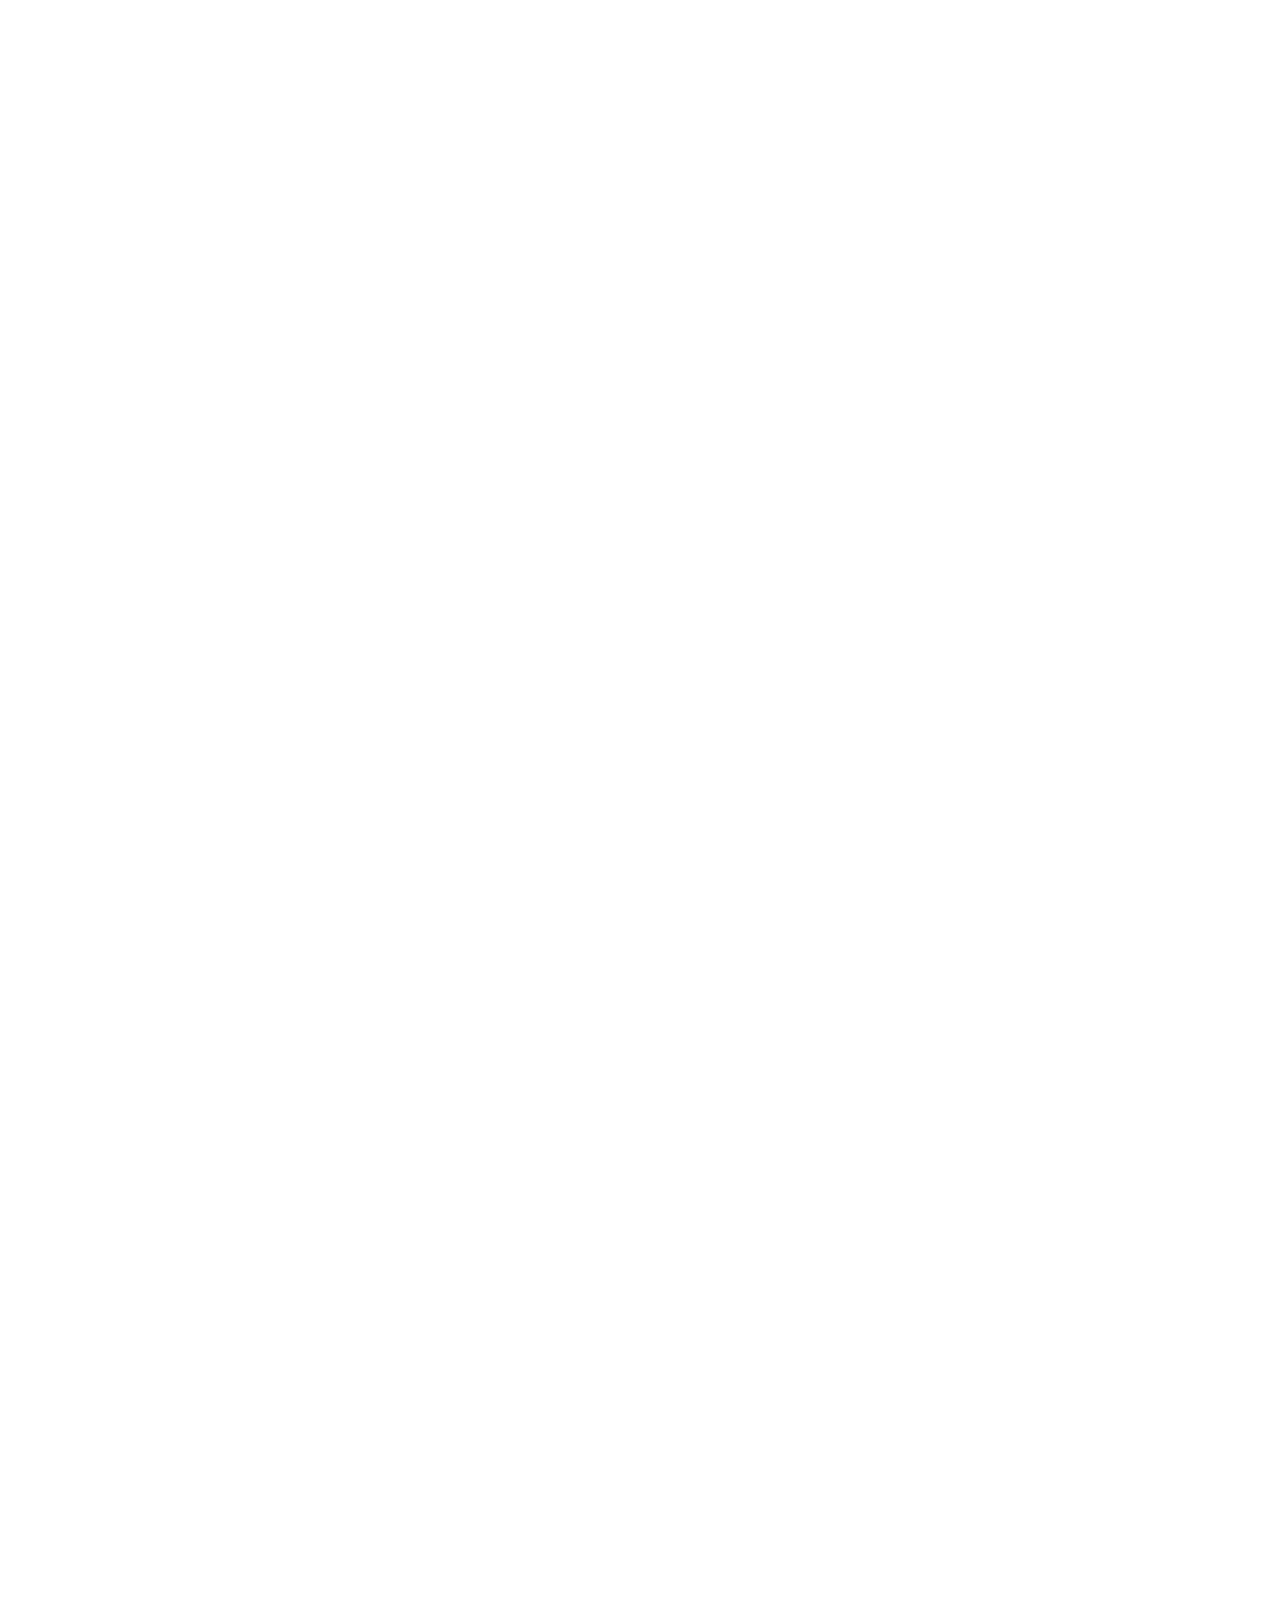
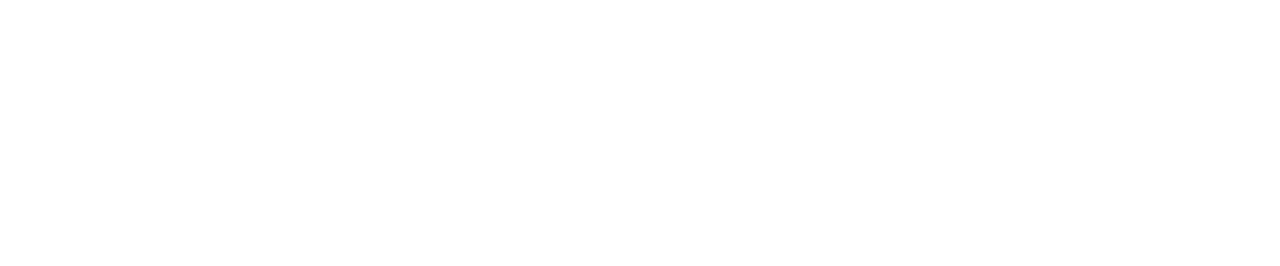
==== commit b0ed821b: "organisation++" ====
--- a/Home-page.html
+++ b/Home-page.html
@@ -12,36 +12,35 @@
     <link href="https://fonts.googleapis.com/css2?family=Roboto:wght@300&display=swap" rel="stylesheet">
     <link rel="stylesheet" href="https://cdnjs.cloudflare.com/ajax/libs/font-awesome/6.2.1/css/all.min.css"
         integrity="sha512-MV7K8+y+gLIBoVD59lQIYicR65iaqukzvf/nwasF0nqhPay5w/9lJmVM2hMDcnK1OnMGCdVK+iQrJ7lzPJQd1w=="
-        crossorigin="anonymous" referrerpolicy="no-referrer" />   
+        crossorigin="anonymous" referrerpolicy="no-referrer">   
         <link rel="preconnect" href="https://fonts.googleapis.com">
         <link rel="preconnect" href="https://fonts.gstatic.com" crossorigin>
         <link href="https://fonts.googleapis.com/css2?family=Roboto:wght@100&display=swap" rel="stylesheet">
         <link rel="preconnect" href="https://fonts.googleapis.com">
         <link rel="preconnect" href="https://fonts.gstatic.com" crossorigin>
         <link href="https://fonts.googleapis.com/css2?family=Shrikhand&display=swap" rel="stylesheet">
-        <div class="container">
-            <div class="loading"> 
-                <span class="let1">o</span>  
-                <span class="let2">h</span>  
-                <span class="let3">m</span>  
-                <span class="let4">y</span>  
-                <span class="let5">f</span>  
-                <span class="let6">o</span>  
-                <span class="let7">o</span>  
-                <span class="let8">d</span> 
-            </div>
+        
 </head>
 
 <body>
     
-    
+    <div class="container">
+        <div class="loading"> 
+            <span class="let1">o</span>  
+            <span class="let2">h</span>  
+            <span class="let3">m</span>  
+            <span class="let4">y</span>  
+            <span class="let5">f</span>  
+            <span class="let6">o</span>  
+            <span class="let7">o</span>  
+            <span class="let8">d</span> 
+        </div>
    
         <header class="container-logo">
-                <div class="logo"><img src="images/logo/ohmyfood.png" alt="logo-ohmyfood"></div> 
-    
-            </header>
+            <div class="logo"><img src="images/logo/ohmyfood.png" alt="logo-ohmyfood"></div> 
+        </header>
+        
         <main>
-
             <div class="location">
                 <div class="icon"><i class="fa-solid fa-location-dot"></i></div>
                 <div class="location-text">Paris, Belleville</div>
@@ -50,123 +49,126 @@
             <div class="reservation">
                 <h1>Réservez le menu qui vous convient</h1>
                 <p class="description">Découvrez des restaurants d’exception, sélectionnés par nos soins.</p>
-                <a href="explorer"><div class="btn-explorer">Explorer nos restaurants</div></a>
+                <a href="explorer">
+                    <div class="btn-explorer">Explorer nos restaurants</div>
+                </a>
             </div>
 
-            <div class="fonctionnement">
-                <h1>Fonctionnement</h1>
+            <section class="fonctionnement">
+                <h2>Fonctionnement</h2>
                 <div class="etapes-btn">
-                    <div class="fonc-etapes">
-                        <div class="cercle">1</div>
-                        <div class="fonc-btn">
+                    <ul class="fonc-etapes">
+                        <li class="cercle">1</li>
+                        <li class="fonc-btn">
                             <div class="icon"><i class="fa-solid fa-mobile-screen-button fa-lg"></i></div>
                             <div class="btn-text">Choisissez un restaurant</div>
-                        </div>
-                    </div>
+                        </li>
+                    </ul>
                 
 
-                <div class="fonc-etapes">
-                    <div class="cercle">2</div>
-                    <div class="fonc-btn">
-                        <div class="icon"><i class="fa-solid fa-list-ul"></i></div>
-                        <div class="btn-text">Composez votre menu</div>
+                    <ul class="fonc-etapes">
+                        <li class="cercle">2</li>
+                        <li class="fonc-btn">
+                            <div class="icon"><i class="fa-solid fa-list-ul"></i></div>
+                            <div class="btn-text">Composez votre menu</div>
+                        </li>
+                    </ul>
+
+                    <ul class="fonc-etapes">
+                        <li class="cercle">3</li>
+                        <li class="fonc-btn">
+                            <div class="icon"><i class="fa-solid fa-store"></i></div>
+                            <div class="btn-text">Dégustez au restaurant</div>
+                        </li>
+                    </ul>
+                </div>  
+            </section>
+
+            <section class="restaurants">
+                <h2>Restaurants</h2>
+                    
+                <div class="resto-cards">
+                    <div class="frame">
+                        <a href="Menu-La-palette-du-gout.html">
+
+                            <article class="card">
+                                <img src="images/restaurants/jay-wennington-N_Y88TWmGwA-unsplash.jpg" alt="La palette du goût" ><div class="nouveau">Nouveau</div>
+                                <div class="card-content">
+                                    <div class="card-txt">
+                                        <h2 class="card-title">La palette du goût</h2> 
+                                        <p class="card-subtitle">Ménilmontant</p>
+                                    </div>
+                            
+                            
+                                    <div class="heart">
+                                        <i class="fa-regular fa-heart  heart-empty"></i>
+                                        <i class="fa-solid fa-heart  heart-full"></i>
+                                    </div> 
+                                </div>
+                            </article>
+                        </a>
+                    
+
+                        <a href="Menu-La-note-enchantee.html">
+                            <article class="card">
+                                <img src="images/restaurants/stil-u2Lp8tXIcjw-unsplash.jpg" alt="La note enchantée"><div class="nouveau">Nouveau</div>
+                                <div class="card-content">
+                                    <div class="card-txt">
+                                        <h2 class="card-title">La note enchantée</h2>
+                                        <p class="card-subtitle">Charonne</p>
+                                    </div> 
+                            
+                                    <div class="heart">
+                                        <i class="fa-regular fa-heart  heart-empty"></i>
+                                        <i class="fa-solid fa-heart  heart-full"></i>
+                                    </div>
+                                
+                                </div>  
+                            </article>
+                        </a>
                     </div>
+
+                    <div class="frame">
+                        <a href="Menu-A-la-francaise.html">
+                            <article class="card">
+                                <img src="images/restaurants/toa-heftiba-DQKerTsQwi0-unsplash.jpg" alt="À la française">
+                                <div class="card-content">
+                                    <div class="card-txt">
+                                        <h2 class="card-title">À la française</h2>
+                                        <p class="card-subtitle">Cité Rouge</p> 
+                                    </div> 
+                                
+                                    <div class="heart">
+                                        <i class="fa-regular fa-heart  heart-empty"></i>
+                                        <i class="fa-solid fa-heart  heart-full"></i>
+                                    </div>
+                                </div>
+                            </article>
+                        </a>
+                        
+
+                        <a href="Menu-Le-delice-des-sens.html">
+                            <article class="card">
+                                <img src="images/restaurants/louis-hansel-shotsoflouis-qNBGVyOCY8Q-unsplash.jpg" alt="Le délice des sens">
+                                <div class="card-content">
+                                    <div class="card-txt">
+                                        <h2 class="card-title">Le délice des sens</h2>
+                                        <p class="card-subtitle">Folie-Méricourt</p>   
+                                    </div>
+                            
+                                    <div class="heart">
+                                        <i class="fa-regular fa-heart  heart-empty"></i>
+                                        <i class="fa-solid fa-heart  heart-full"></i>
+                                    </div>
+
+                                </div>
+                            </article>
+                        </a>
+                    </div>
+
                 </div>
 
-                <div class="fonc-etapes">
-                    <div class="cercle">3</div>
-                    <div class="fonc-btn">
-                        <div class="icon"><i class="fa-solid fa-store"></i></div>
-                        <div class="btn-text">Dégustez au restaurant</div>
-                    </div>
-                </div>
-                
-              </div>  
-            </div>
-
-            <div class="restaurants">
-                <h1>Restaurants</h1>
-                    
-                <section class="resto-cards">
-                    <div class="frame">
-                    <a href="Menu-La palette du gout.html">
-                    <article class="card">
-                        <img src="images/restaurants/jay-wennington-N_Y88TWmGwA-unsplash.jpg" alt="La palette du goût" ><div class="nouveau">Nouveau</div>
-                        <div class="card-content">
-                            <div class="card-txt">
-                                    <h2 class="card-title">La palette du goût</h2> 
-                                    <p class="card-subtitle">Ménilmontant</p>
-                            </div>
-                        </a>
-                    
-                            <div class="heart">
-                                <i class="fa-regular fa-heart  heart-empty"></i>
-                                <i class="fa-solid fa-heart  heart-full"></i>
-                            </div>
-                            
-                        </div>
-                    </article>
-                    
-
-                    <a href="Menu-La note enchantee.html">
-                    <article class="card">
-                        <img src="images/restaurants/stil-u2Lp8tXIcjw-unsplash.jpg" alt="La note enchantée"><div class="nouveau">Nouveau</div>
-                        <div class="card-content">
-                            <div class="card-txt">
-                                    <h2 class="card-title">La note enchantée</h2>
-                                    <p class="card-subtitle">Charonne</p>
-                            </div> 
-                    </a>
-                    <div class="heart">
-                        <i class="fa-regular fa-heart  heart-empty"></i>
-                        <i class="fa-solid fa-heart  heart-full"></i>
-                    </div>
-                         
-                        </div>  
-                    </article>
-                </div>
-
-                <div class="frame">
-                    <a href="Menu-A la francaise.html">
-                    <article class="card">
-                        <img src="images/restaurants/toa-heftiba-DQKerTsQwi0-unsplash.jpg" alt="À la française">
-                        <div class="card-content">
-                            <div class="card-txt">
-                                    <h2 class="card-title">À la française</h2>
-                                    <p class="card-subtitle">Cité Rouge</p> 
-                            </div> 
-                        </a>
-                        <div class="heart">
-                            <i class="fa-regular fa-heart  heart-empty"></i>
-                            <i class="fa-solid fa-heart  heart-full"></i>
-                        </div>
-
-                        </div>
-                    </article>
-                    
-
-                    <a href="Menu-Le delice des sens.html">
-                    <article class="card">
-                        <img src="images/restaurants/louis-hansel-shotsoflouis-qNBGVyOCY8Q-unsplash.jpg" alt="Le délice des sens">
-                        <div class="card-content">
-                            <div class="card-txt">
-                                    <h2 class="card-title">Le délice des sens</h2>
-                                    <p class="card-subtitle">Folie-Méricourt</p>   
-                            </div>
-                    </a>
-
-                        <div class="heart">
-                                <i class="fa-regular fa-heart  heart-empty"></i>
-                                <i class="fa-solid fa-heart  heart-full"></i>
-                            </div>
-
-                        </div>
-                    </article>
-                </div>
-
-                </section>
-
-            </div>
+            </section>
 
             
 
@@ -179,8 +181,7 @@
                 <p><i class="fa-solid fa-handshake-angle"></i>Devenir partenaire</p>
                 <p>Mentions légales</p>
                 <p>Contact</p>
-            </div>
-            
+            </div>  
         </footer>
 
     </div>
--- a/style-home.css
+++ b/style-home.css
@@ -1,4 +1,23 @@
 @charset "UTF-8";
+* {
+  font-family: 'Roboto', sans-serif;
+}
+
+* a {
+  text-decoration: none;
+}
+
+* h1 {
+  font-size: 24px;
+  font-weight: 900;
+  margin: 0;
+}
+
+* .icon {
+  display: flex;
+  align-items: center;
+}
+
 .container {
   display: flex;
   justify-content: center;
@@ -23,35 +42,6 @@
   display: flex;
   justify-content: center;
   width: 100%;
-}
-
-.logo {
-  display: flex;
-  justify-content: flex-start;
-  align-items: center;
-  gap: 10%;
-  margin: 15px;
-  width: 100%;
-}
-
-@media (min-width: 768px) {
-  .logo {
-    justify-content: flex-start;
-    gap: 0;
-  }
-}
-
-.logo img {
-  width: 197px;
-  height: 36px;
-  padding: 0px 19px 0px 100px;
-  display: flex;
-}
-
-@media (min-width: 768px) {
-  .logo img {
-    padding-left: 45%;
-  }
 }
 
 .btn-explorer {
@@ -86,6 +76,7 @@
   padding-left: 20px;
   flex-direction: column;
   padding-bottom: 40px;
+  padding-top: 30px;
 }
 
 @media (min-width: 768px) {
@@ -107,6 +98,11 @@
   }
 }
 
+.fonctionnement .etapes-btn {
+  display: flex;
+  flex-direction: column;
+}
+
 @media (min-width: 768px) {
   .fonctionnement .etapes-btn {
     display: flex;
@@ -119,7 +115,6 @@
   gap: 15px;
   flex-direction: row;
   align-items: center;
-  padding: 15px;
 }
 
 .fonctionnement .fonc-etapes .cercle {
@@ -162,13 +157,24 @@
   color: #7E7E7E;
 }
 
+.fonctionnement .fonc-etapes .fonc-btn .icon i:hover {
+  color: #9356DC;
+}
+
 /*Section restaurants*/
 .restaurants {
   display: flex;
   flex-direction: column;
-  padding: 50px 20px 50px;
+  padding: 50px 20px;
+  padding-left: 20px;
   background: #F6F6F6;
   gap: 20px;
+}
+
+@media (min-width: 768px) {
+  .restaurants {
+    padding: 50px 100px;
+  }
 }
 
 @media (min-width: 768px) {
@@ -181,12 +187,6 @@
   text-decoration: none;
   color: black;
   width: 100%;
-}
-
-@media (min-width: 768px) {
-  .restaurants a {
-    width: auto;
-  }
 }
 
 .restaurants .resto-cards {
@@ -221,9 +221,7 @@
     align-self: stretch;
     align-content: stretch;
     flex-wrap: nowrap;
-    width: 90%;
-    padding-left: 50px;
-    padding-right: 80px;
+    width: 100%;
   }
 }
 
@@ -245,7 +243,7 @@
 .restaurants .resto-cards .card .nouveau {
   position: absolute;
   margin-top: -220px;
-  margin-left: 70%;
+  margin-left: 80%;
   z-index: 1;
   color: green;
   width: 80px;
@@ -258,6 +256,13 @@
   justify-content: center;
   font-size: 14px;
   font-weight: 500;
+}
+
+@media (min-width: 768px) {
+  .restaurants .resto-cards .card .nouveau {
+    margin-left: 80%;
+    margin-top: 20px;
+  }
 }
 
 .restaurants .resto-cards .card img {
@@ -424,19 +429,23 @@
   100% {
     opacity: 0;
     height: 0;
+    margin-top: 0;
   }
 }
 
 @media (min-width: 767.98px) {
   .loading {
+    display: flex;
+    align-items: center;
     justify-content: center;
     font-weight: 700;
     font-size: 80px;
-    color: #9356DC;
+    color: black;
     animation: disparition 1s forwards;
     animation-delay: 6s;
     margin-left: auto;
     margin-right: auto;
+    margin-top: 220px;
   }
   main {
     opacity: 0;
@@ -459,11 +468,7 @@
     top: 10px;
     display: inline-block;
     opacity: 0;
-    background-image: linear-gradient(193deg, #9356DC -11.44%, #FF79DA 123.93%);
-    -webkit-background-clip: text;
-    -webkit-text-fill-color: transparent;
-    background-size: 100%;
-    -webkit-text-stroke: 2px black;
+    background-image: black;
   }
   .let1 {
     animation: drop 1.2s ease-in-out infinite;
@@ -539,6 +544,26 @@
   align-items: center;
 }
 
+.logo {
+  display: flex;
+  justify-content: center;
+  align-items: center;
+  gap: 10%;
+  margin: 15px;
+  width: 100%;
+}
+
+@media (min-width: 768px) {
+  .logo {
+    gap: 0;
+  }
+}
+
+.logo img {
+  width: 197px;
+  height: 36px;
+}
+
 .location {
   display: flex;
   justify-content: center;
@@ -558,7 +583,7 @@
 
 .location-text {
   display: flex;
-  font-family: Roboto;
+  font-family: 'Roboto';
   font-size: 16px;
   font-style: normal;
   font-weight: 500;
@@ -589,16 +614,18 @@
   }
 }
 
-.reservation h1 {
+.reservation h1, .reservation h2 {
   width: 275px;
   height: 68px;
   text-align: center;
 }
 
 @media (min-width: 768px) {
-  .reservation h1 {
+  .reservation h1, .reservation h2 {
     width: 100%;
+    font-size: 40px;
     height: auto;
+    font-weight: 700;
   }
 }
 
